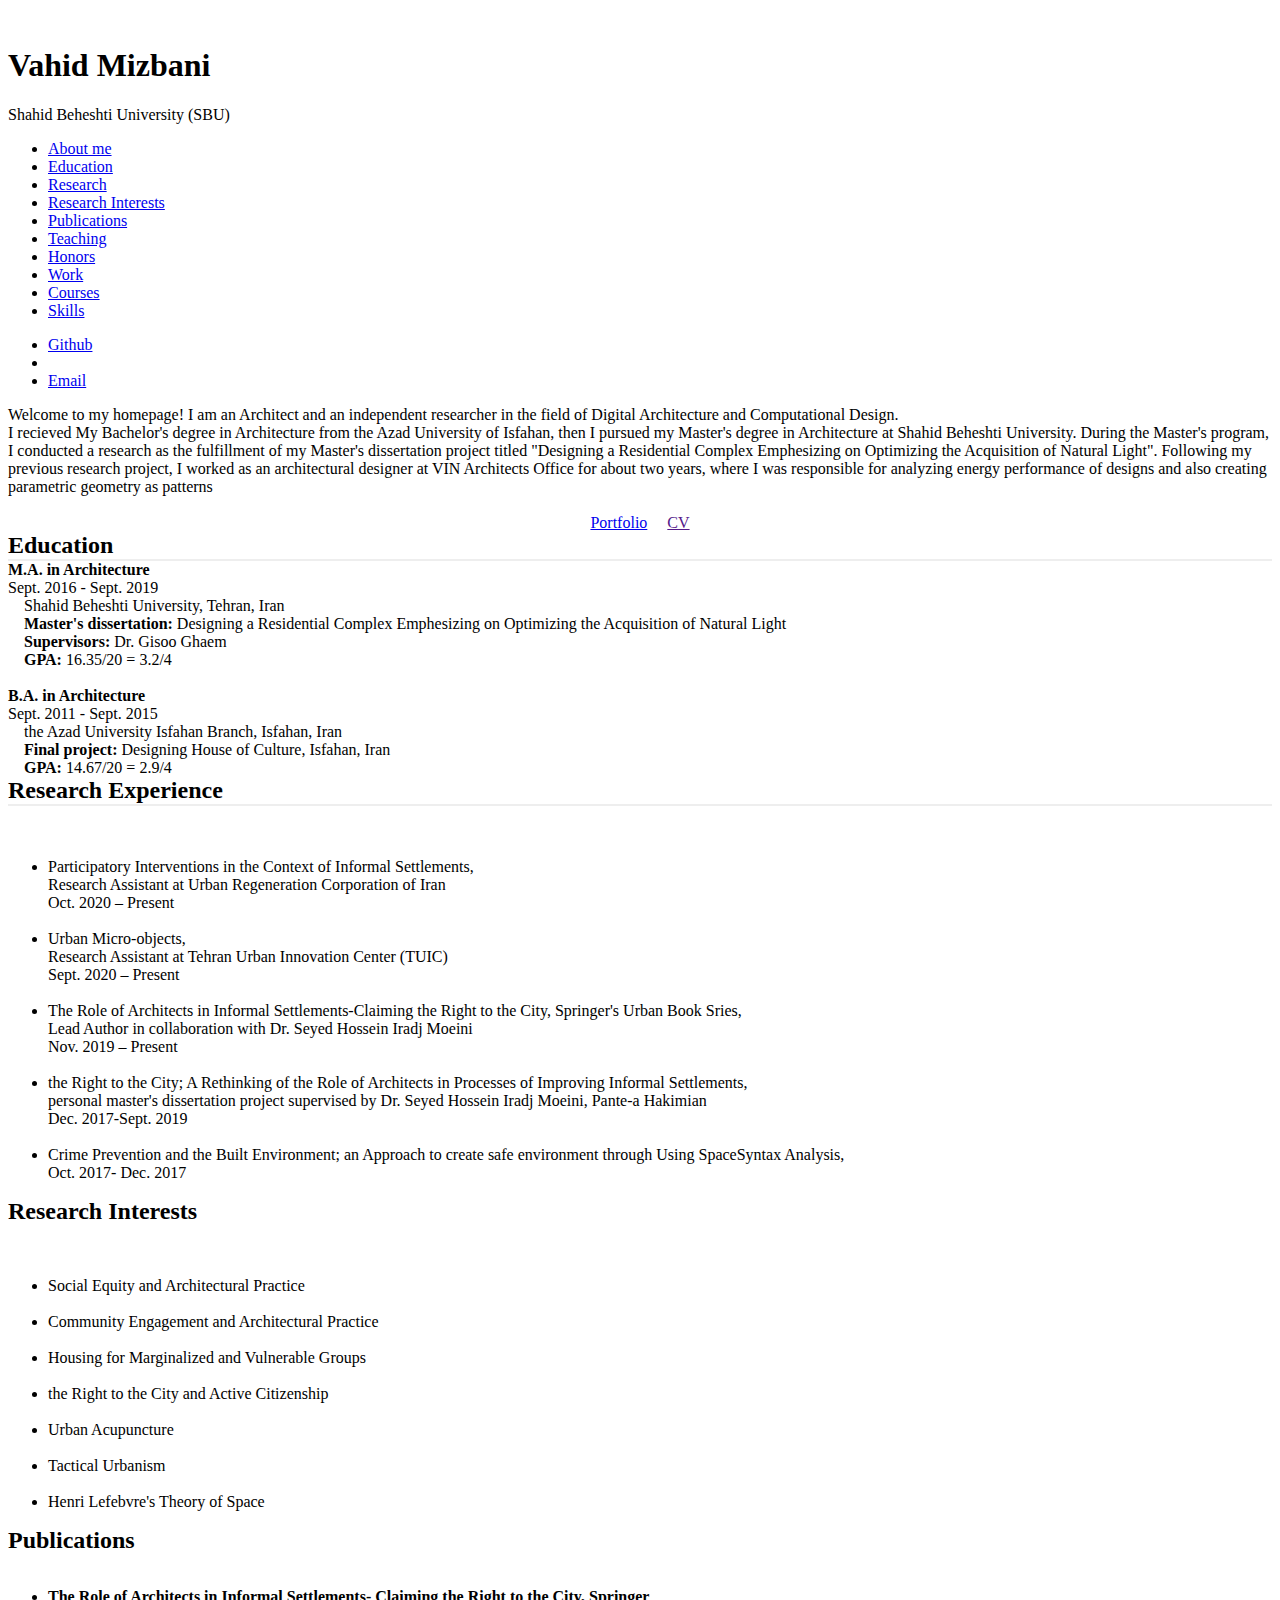
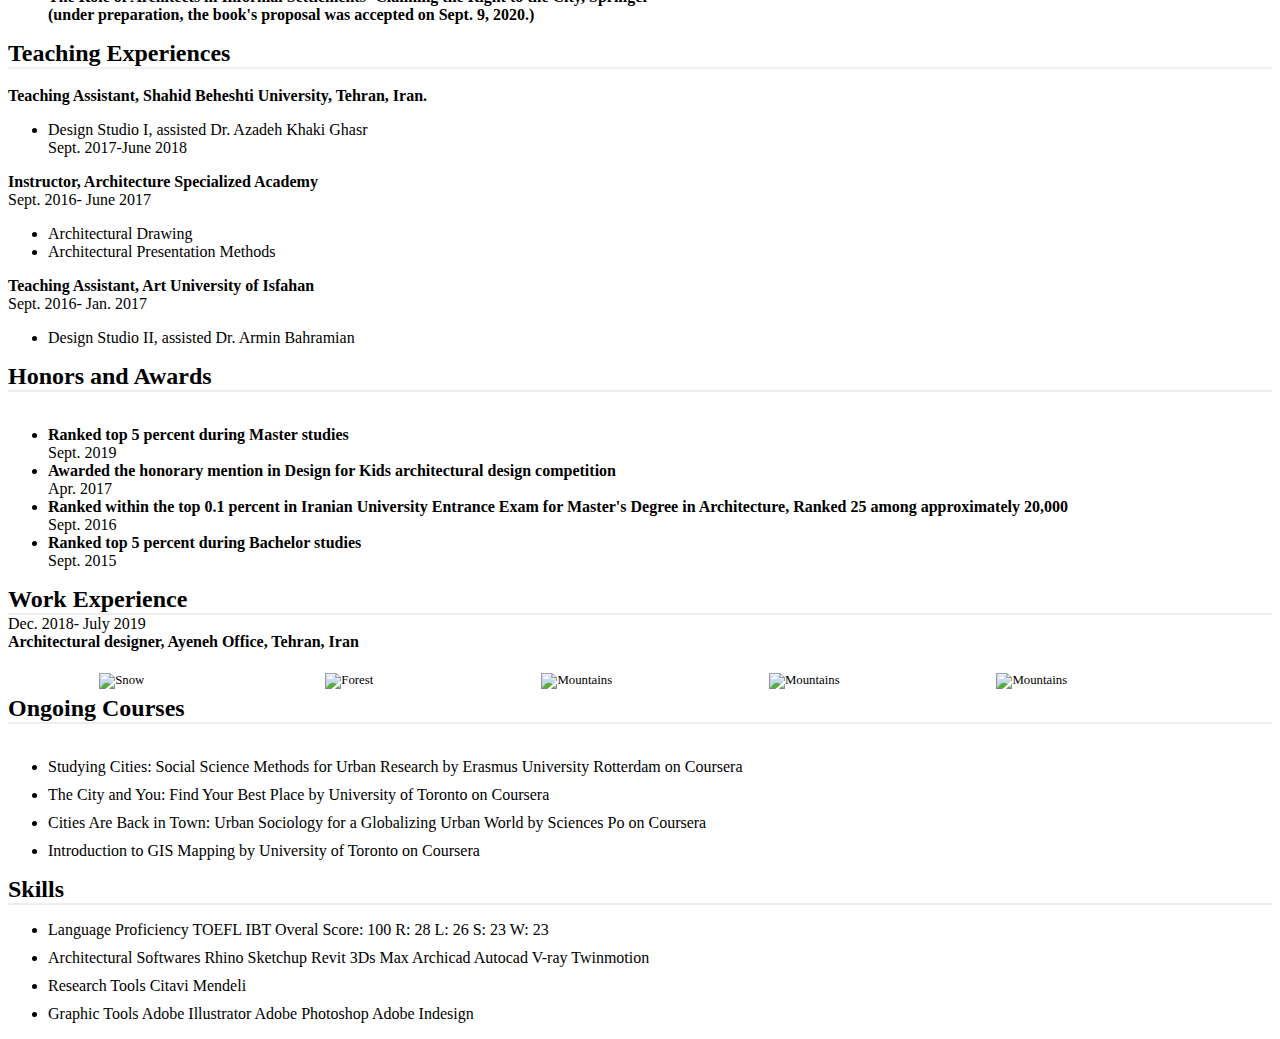
==== index.html @ db96f82e "Update index.html" ====
<!DOCTYPE HTML>
<html>
	<head>
	<style>
	h3{
	line-height: 30px;
	margin-left:10px;	
	padding-left: 10px;
	margin-right:10px;	
	padding-right: 10px;
	}
			
	article{
	margin-left:9px;	
	padding-left: 9px;
	margin-right:9px;	
	padding-right: 9px;
	}
	
	font{
	margin-left:10px;	
	padding-left: 10px;
	margin-right:10px;	
	padding-right: 10px;
	}
	
		
	* {
  box-sizing: border-box;
}

.column {
  float: left;
  width: 18%;
  padding: 6px;
}

/* Clearfix (clear floats) */
.row::after {
  content: "";
  clear: both;
  display: table;
}

.figure {
  float: left;
  width: 18%;
  padding: 6px;
}
</style>
	
		<title>ٰVahid Mizbani</title>
		<meta charset="utf-8" />
		<meta name="viewport" content="width=device-width, initial-scale=1, user-scalable=no" />
		<link rel="stylesheet" href="assets/css/main.css" />
	</head>
	
	
<!-- ----------------------------------------------->
	<body class="is-preload">
		<!-- Header -->
			<div id="header">
				<div class="top">
					<!-- Logo -->
						<div id="logo">
							<span class="image avatar48"><img src="images/2020-20.jpg" alt="" /></span>
							&nbsp;
							<h1 id="title">Vahid Mizbani</h1>
							<p>Shahid Beheshti University (SBU)</p>
						</div>
						<nav id="nav">
							<ul>
								<li><a href="#top" id="top-link"><span class="icon fa-home">About me</span></a></li>
								<li><a href="#education" id="education-link"><span class="icon fa fa-graduation-cap">Education</span></a></li>
								<li><a href="#research" id="research-link"><span class="icon fa fa-flask">Research</span></a></li>
								
								<li><a href="#researchi" id="researchi-link"><span class="fa fa-lightbulb-o" aria-hidden="true">Research Interests</span></a></li>
								
								<li><a href="#publication" id="publication-link"><span class="icon fa fa-file-pdf-o">Publications</span></a></li>
								<li><a href="#teaching" id="teaching-link"><span class="icon fa fa-group">Teaching</span></a></li>
								<li><a href="#honors" id="honors-link"><span class="icon fa fa-trophy">Honors</span></a></li>
								<li><a href="#work" id="work-link"><span class="icon fa fa-briefcase">Work</span></a></li>
								<li><a href="#courses" id="certificates-link"><span class="icon fa fa-vcard-o">Courses</span></a></li>
								<li><a href="#skills" id="skills-link"><span class="icon fa fa-code">Skills</span></a></li>
								
							</ul>
						</nav>
				</div>

				<div class="bottom">
					<!-- Social Icons -->
						<ul class="icons">
							<li><a href="#" class="icon fa-github"><span class="label">Github</span></a></li>
							<li><a href="skype:profile_name?live:.cid.da362567c6da12af" class="icon fa fa-skype"></span></a></li>
							<li><a href="mailto:v.mizbani@gmail.com" class="icon fa-envelope"><span class="label">Email</span></a></li>
						</ul>
				</div>

			</div>
<!--  ------------------------------------------------------------------------------------------------------------ -->
		<!-- Main -->
			<div id="main">
				<!-- Intro -->
					<section id="top" class="one dark cover">
						<div class="container">
						<header>
						Welcome to my homepage! I am an Architect and an independent researcher in the field of Digital Architecture and Computational Design.<br>
						I recieved My Bachelor's degree in Architecture from the Azad University of Isfahan, then I pursued my Master's degree in Architecture at Shahid Beheshti University.
						During the Master's program, I conducted a research as the fulfillment of my Master's dissertation project titled "Designing a Residential Complex Emphesizing on Optimizing
						the Acquisition of Natural Light". Following my previous research project, I worked as an architectural designer at VIN Architects Office for about two years, where I was responsible for 
						analyzing energy performance of designs and also creating parametric geometry as patterns <br>
						<br>
						
						
						
						</header>
						<footer>
							<div style="text-align: center"> 
								<a href="https://issuu.com/nastaransdhi/docs/nastaransedehi-architecturalportfolio2020" class="button1 bouncy"><span class="icon fa fa-download"> Portfolio</a>
								&nbsp;
								&nbsp;
								<a href="" class="button1 bouncy"><span class="icon fa fa-download"> CV</a>
							</div>
							
						</footer>
						</div>
					</section>
<!--  ------------------------------------------------------------------------------------------------------------ -->
				<!-- Education -->
					<section id="education" class="four" >
					<div class="container" align="left">
					<header class="major" style="border-bottom: solid #eeeeee 2px;">
							<h2 style="padding: 0px; margin: 0px;"><i class="fa fa-graduation-cap"></i> Education</h2>
							</header>
							<div class="body" align="left">
							
									
									<strong >        M.A. in Architecture</strong>
										<div class="pull-right text-small">
											Sept. 2016 - Sept. 2019
										</div>
										<div class="text">
											&emsp;Shahid Beheshti University, Tehran, Iran<br>
											&emsp;<b>Master's dissertation:</b> Designing a Residential Complex Emphesizing on Optimizing the Acquisition of Natural Light<br>
											&emsp;<b>Supervisors:</b> Dr. Gisoo Ghaem <br>
											&emsp;<b>GPA:</b> 16.35/20  = 3.2/4
										</div>
									<br>
									<strong >        B.A. in Architecture</strong>
										<div class="pull-right text-small">
											Sept. 2011 - Sept. 2015
										</div>
										<div class="text">
											&emsp;the Azad University Isfahan Branch, Isfahan, Iran<br>
											&emsp;<b>Final project:</b> Designing House of Culture, Isfahan, Iran<br>
											
											&emsp;<b>GPA:</b> 14.67/20  = 2.9/4
										</div>
								
					</section>
  <!--------------- ------------------------- - - - ----------------------------------------->
 				<!-- Research -->
					<section id="research" class="four">
						<div class="container" align="left">
						 <div class="elem">
							<header class="major" style="border-bottom: solid #eeeeee 2px;">
								<h2 style="padding: 0px; margin: 0px;"><i class="fa fa-flask"></i> Research Experience</h2>
							</header>
							<br>
							<div class="body">
								<div class="item">
									<div class="row">
										<div style="float:left;">	
									</div>
									<br>
										
									<div class="text">
									<ul class="circle">
									<li>Participatory Interventions in the Context of Informal Settlements,<br> Research Assistant at Urban Regeneration Corporation of Iran <br>
									<div class="pull-right" style="margin-right: 15px;">
										<div class="text-small">Oct. 2020 – Present</div>
									</div>
									</li>
									
									<br>
									<li>Urban Micro-objects,<br> Research Assistant at Tehran Urban Innovation Center (TUIC) <br>
									<div class="pull-right" style="margin-right: 15px;">
										<div class="text-small">Sept. 2020 – Present</div>
									</div>
									</li>
									<br>
									<li>The Role of Architects in Informal Settlements-Claiming the Right to the City, Springer's Urban Book Sries,<br> Lead Author in collaboration with Dr. Seyed Hossein Iradj Moeini <br>
									<div class="pull-right" style="margin-right: 15px;">
										<div class="text-small">Nov. 2019 – Present</div>
									</div>
									</li>
									
									<br>
									
									<li>the Right to the City; A Rethinking of the Role of Architects in Processes of Improving Informal Settlements,<br> personal master's dissertation project supervised by Dr. Seyed Hossein Iradj Moeini, Pante-a Hakimian <br>
									<div class="pull-right" style="margin-right: 15px;">
                        				                <div class="text-small"> Dec. 2017-Sept. 2019</div>
									</div>
									</li>
									<br>
									
									<li>Crime Prevention and the Built Environment; an Approach to create safe environment through Using SpaceSyntax Analysis,<br>
									<div class="pull-right" style="margin-right: 15px;">
										<div class="text-small">Oct. 2017- Dec. 2017</div>
									</li>
									</ul>
									</div>
								
					</section>  
<!--  ------------------------------------------------------------------------------------------------------------ -->
											
						
  <!--------------- ------------------------- - - - ----------------------------------------->
 				<!-- Research Interests -->
					<section id="researchi" class="four">
						<div class="container" align="left">
						 <div class="elem">
							<header class="major" style="border-bottom: none">
								<h2 style="padding: 0px; margin: 0px;"><i class="fa fa-flask"></i> Research Interests</h2>
							</header>
							<br>
							<div class="body">
								<div class="item">
									<div class="row">
										<div style="float:left;">	
									</div>
									<br>
										
									<div class="text">
									<ul class="circle">
									<li>Social Equity and Architectural Practice</li>
									
									<br>
									<li>Community Engagement and Architectural Practice</li>
									
									<br>
									<li>Housing for Marginalized and Vulnerable Groups</li>
									
									<br>
									<li>the Right to the City and Active Citizenship</li>
									
									<br>
									
									<li>Urban Acupuncture</li>
									<br>
									
									<li>Tactical Urbanism</li>
									<br>
										
									<li>Henri Lefebvre's Theory of Space</li>
									</ul>
									</div>
								
					</section>  
<!--  ------------------------------------------------------------------------------------------------------------ -->									
									

				<!-- Publications -->
					<section id="publication" class="four">
						<div class="container" align="left">
						 <div class="elem">
							<header class="major" style="border-bottom: none;">
							<h2 style="padding: 0px; margin: 0px;"><i class="fa fa-file-pdf-o"></i> Publications</h2>
							</header>
							<br>
							<div class="body">
								<div class="item"  align="left">
								<ul>
									<li><strong >The Role of Architects in Informal Settlements- Claiming the Right to the City, Springer <br> (under preparation, the book's proposal was accepted on Sept. 9, 2020.)
									</strong> 
												<div class="pull-right text-small"></div></li>
									 
										<div class="text">
								
										</div>
							
					</section>
<!-- ------------------------------------------------------------------------------------------------------------- -->
				<!-- Teaching Experience -->
					<section id="teaching" class="four">
						<div class="container" align="left">
						 <div class="elem">
							<header class="major" style="border-bottom: solid #eeeeee 2px;">
								<h2 style="padding: 0px; margin: 0px;"><i class="icon fa fa-group"></i> Teaching Experiences</h2>
							</header>
							<br>
							<div class="body">
								<div class="item">
									<div class="row">
										<div style="float:left;">
											<strong>Teaching Assistant, Shahid Beheshti University, Tehran, Iran.</strong>
										</div>
									</div>
									<div class="text">
									<ul class="circle">
										<li>Design Studio I, assisted Dr. Azadeh Khaki Ghasr
											<div class="pull-right" style="margin-right: 15px;"><div class="text-small">Sept. 2017-June 2018</div></div>
										</li>
										
									</ul>
									</div>
								</div>
								<!---------------------------------------------------------->
								<div class="body" align="left">
									<strong >Instructor, Architecture Specialized Academy</strong>
										<div class="pull-right text-small">
											Sept. 2016- June 2017
										</div>
									<ul class="circle">
										<li>Architectural Drawing</li>
										<li>Architectural Presentation Methods</li>
										
									</ul>
								</div>
								<!---------------------------------------------------------->
								<div class="body" align="left">
									<strong >Teaching Assistant, Art University of Isfahan</strong>
										<div class="pull-right text-small">
											Sept. 2016- Jan. 2017
										</div>
									<ul class="circle">
										<li>Design Studio II, assisted Dr. Armin Bahramian</li>
									</ul>
								</div>
							</div>
						</div>
						</div>
					</section>  
<!-- ------------------------------------------------------------------------------------------------------------- -->
				<!-- Honors and Awards -->
					<section id="honors" class="four">
						<div class="container" align="left">
							<header class="major" style="border-bottom: solid #eeeeee 2px;">
							<h2 style="padding: 0px; margin: 0px;"><i class="fa fa-trophy"></i> Honors and Awards</h2>
							</header>
							<br>
							<div class="body">
								<ul class="text"  align="left">
									
										
									<li><strong >Ranked top 5 percent during Master studies</strong>
										<div class="pull-right text-small">Sept. 2019</div></li>
									
							
									<li><strong >Awarded the honorary mention in Design for Kids architectural design competition</strong>
										<div class="pull-right text-small">Apr. 2017</div></li>
										
									<li><strong >Ranked within the top 0.1 percent in Iranian University Entrance Exam for Master's Degree in Architecture, Ranked 25 among approximately 20,000</strong>
										<div class="pull-right text-small">Sept. 2016</div></li>
										
									<li><strong >Ranked top 5 percent during Bachelor studies </strong>
										<div class="pull-right text-small">Sept. 2015</div></li>	
									
								</ul>
							</div>
						</div>
					</section>
<!-- ------------------------------------------------------------------------------------------------------------- -->
				<!-- Work Experience -->
					<section id="work" class="four">
						<div class="container" align="left">
							<header class="major" style="border-bottom: solid #eeeeee 2px;">
							<h2 style="padding: 0px; margin: 0px;"><i class="fa fa-briefcase"></i> Work Experience</h2>
							</header>
							<div class="pull-right" style="margin-right: 15px;">
								<div class="text-small">Dec. 2018- July 2019</div>
							</div>
							
							<div class="body">
								<div class="item">
									<div class="row"  >

										<div style="float:left;">
											<strong>Architectural designer, Ayeneh Office, Tehran, Iran</strong>
										</div>
									</div>
									<div class="text">
									<ul class="circle">
									
									</ul>
									</div>
								</div>
							</div>
                               
                            
                            <div class="row">

                                <div class="column"; style="width:image width px; font-size:80%; text-align:center;">
                                  <img src="images/0010.jpg" alt="Snow" style="width:100%">
                                 
                                </div>

                                <div class="column"; style="width:image width px; font-size:80%; text-align:center;">
                                  <img src="images/0011.jpg" alt="Forest" style="width:100%" alt="alternate text">
                                 
                                </div>

                                <div class="column"; style="width:image width px; font-size:80%; text-align:center;">
                                  <img src="images/0012.jpg" alt="Mountains" style="width:100%">
                                  
                                </div>

				                <div class="column"; style="width:image width px; font-size:80%; text-align:center;">
                                  <img src="images/0013.jpg" alt="Mountains" style="width:100%">
                                
                                </div> 

                                <div class="column"; style="width:image width px; font-size:80%; text-align:center;">
                                <img src="images/0014.jpg" alt="Mountains" style="width:100%">
                               
                                </div> 

                              </div>
                            
							



						 </div>
					</section>  
<!-- ------------------------------------------------------------------------------------------------------------- -->
				<!-- Certificates -->
					<section id="courses" class="four">
						<div class="container" align="left">
							<header class="major" style="border-bottom: solid #eeeeee 2px;">
							<h2 style="padding: 0px; margin: 0px;"><i class="fa fa-vcard-o"></i> Ongoing Courses</h2>
							</header>
							<br>
							<div class="body">
							<ul>
								<li style="margin: 10px 0px;">Studying Cities: Social Science Methods for Urban Research by Erasmus University Rotterdam on Coursera</a></li>
								<li style="margin: 10px 0px;">The City and You: Find Your Best Place by University of Toronto on Coursera</a></li>
								<li style="margin: 10px 0px;">Cities Are Back in Town: Urban Sociology for a Globalizing Urban World by Sciences Po on Coursera</a></li>
								<li style="margin: 10px 0px;">Introduction to GIS Mapping by University of Toronto on Coursera</a></li>
							
								
							</ul>
							</div>
						</div>
					</section>
<!-- ------------------------------------------------------------------------------------------------------------- -->
				<!-- Technical Skills -->
					<section id="skills" class="four">
						<div class="container" align="left">
						<div class="body">
						<div class="elem">
						<header class="major" style="border-bottom: solid #eeeeee 2px;">
							<h2 style="padding: 0px; margin: 0px;"><i class="fa fa-code"></i>Skills</h2>
						</header>
							<ul>
								
								<li style="margin: 10px 0px;">Language Proficiency
                					<span class="skillwraper">TOEFL IBT Overal Score: 100</span>
                					<span class="skillwraper">R: 28</span>
							<span class="skillwraper">L: 26</span>
							<span class="skillwraper">S: 23</span>
							<span class="skillwraper">W: 23</span>
								</li>	
								<li style="margin: 10px 0px;">Architectural Softwares
									<span class="skillwraper">Rhino</span>
									<span class="skillwraper">Sketchup</span>
									<span class="skillwraper">Revit</span>
									<span class="skillwraper">3Ds Max</span>
									<span class="skillwraper">Archicad</span>
									<span class="skillwraper">Autocad</span>
									<span class="skillwraper">V-ray</span>
									<span class="skillwraper">Twinmotion</span>
							
								</li>

            					<li style="margin: 10px 0px;">Research Tools
                					<span class="skillwraper">Citavi</span>
                					<span class="skillwraper">Mendeli</span>
                					
            					</li>

            					<li style="margin: 10px 0px;">Graphic Tools
									<span class="skillwraper">Adobe Illustrator</span>
                					<span class="skillwraper">Adobe Photoshop</span>
                					<span class="skillwraper">Adobe Indesign</span>
								
            					</li>

        					</ul>
    					</div>
						</div>
						</div>
					</section>

<!-- ---------------------------------------------------------------------------------------------------------->					
			</div>
		<!-- Scripts -->
			<script src="assets/js/jquery.min.js"></script>
			<script src="assets/js/jquery.scrolly.min.js"></script>
			<script src="assets/js/jquery.scrollex.min.js"></script>
			<script src="assets/js/browser.min.js"></script>
			<script src="assets/js/breakpoints.min.js"></script>
			<script src="assets/js/util.js"></script>
			<script src="assets/js/main.js"></script>

	</body>
</html>
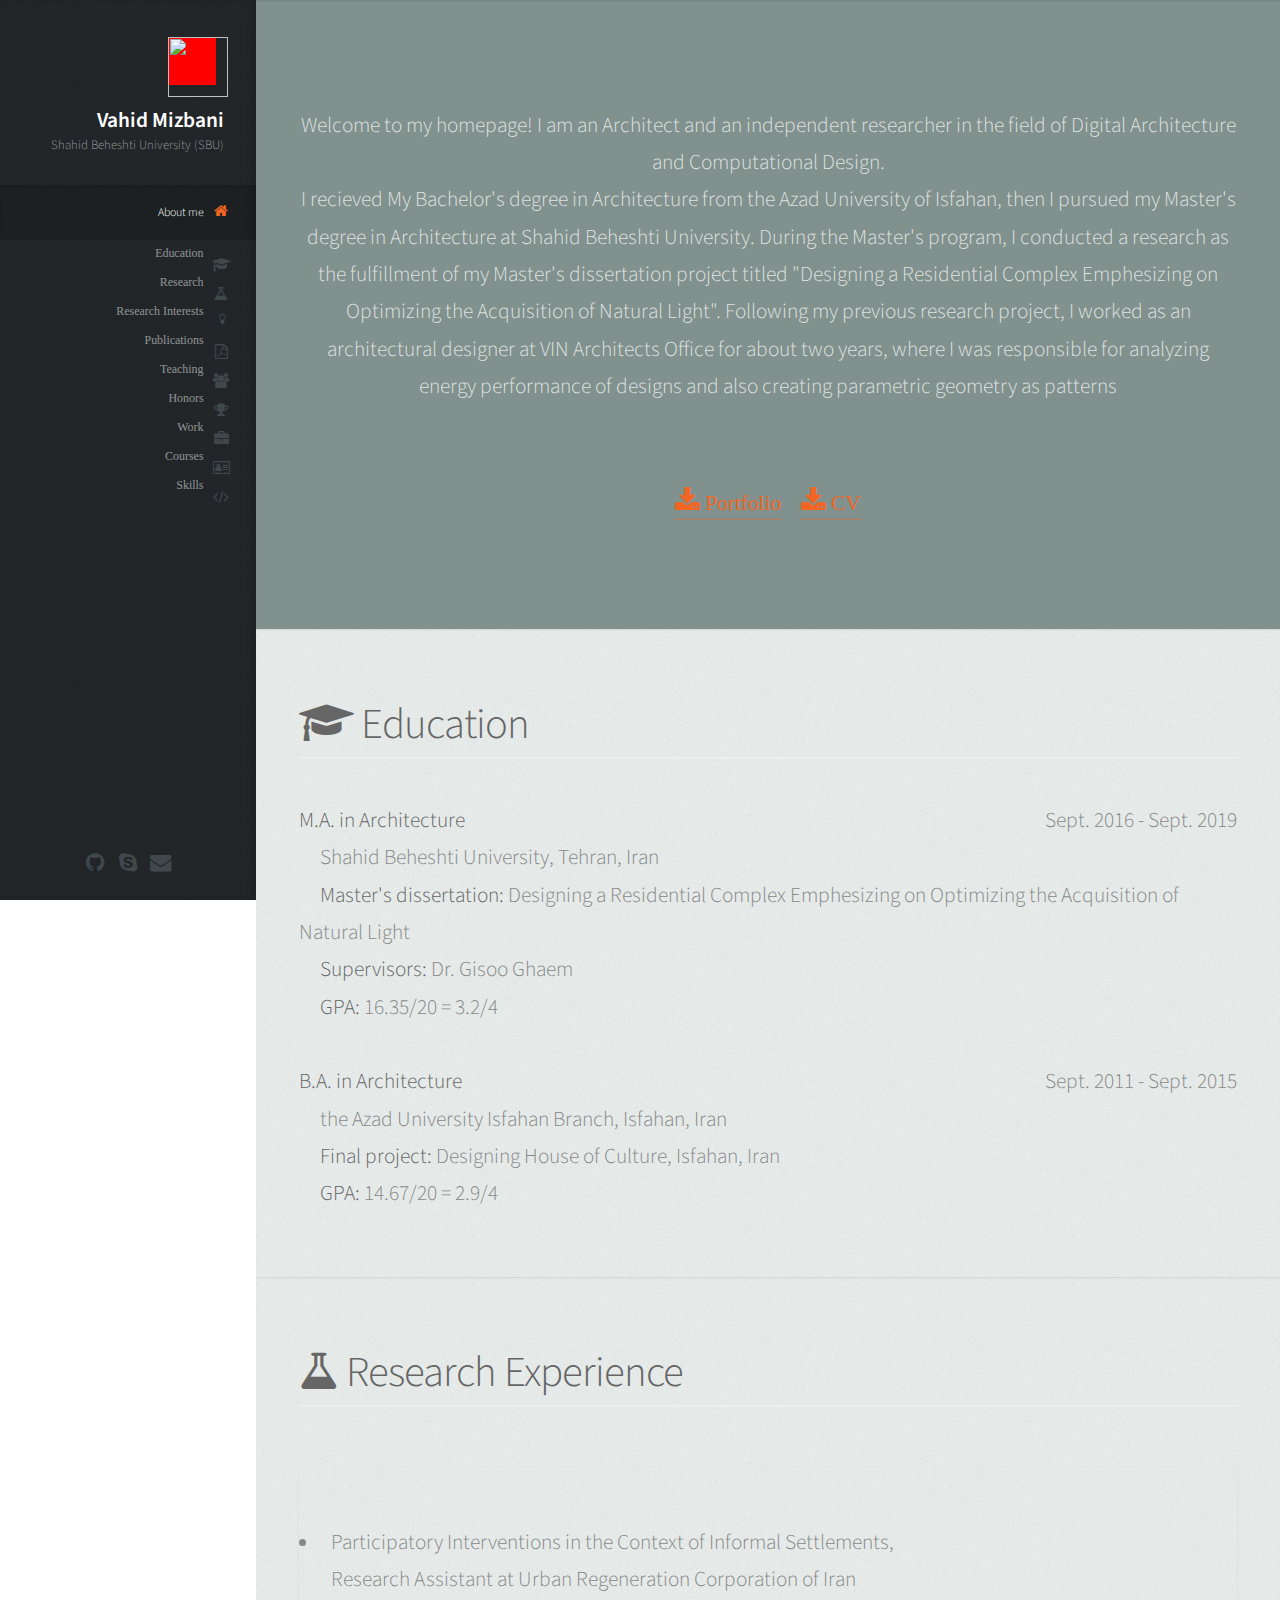
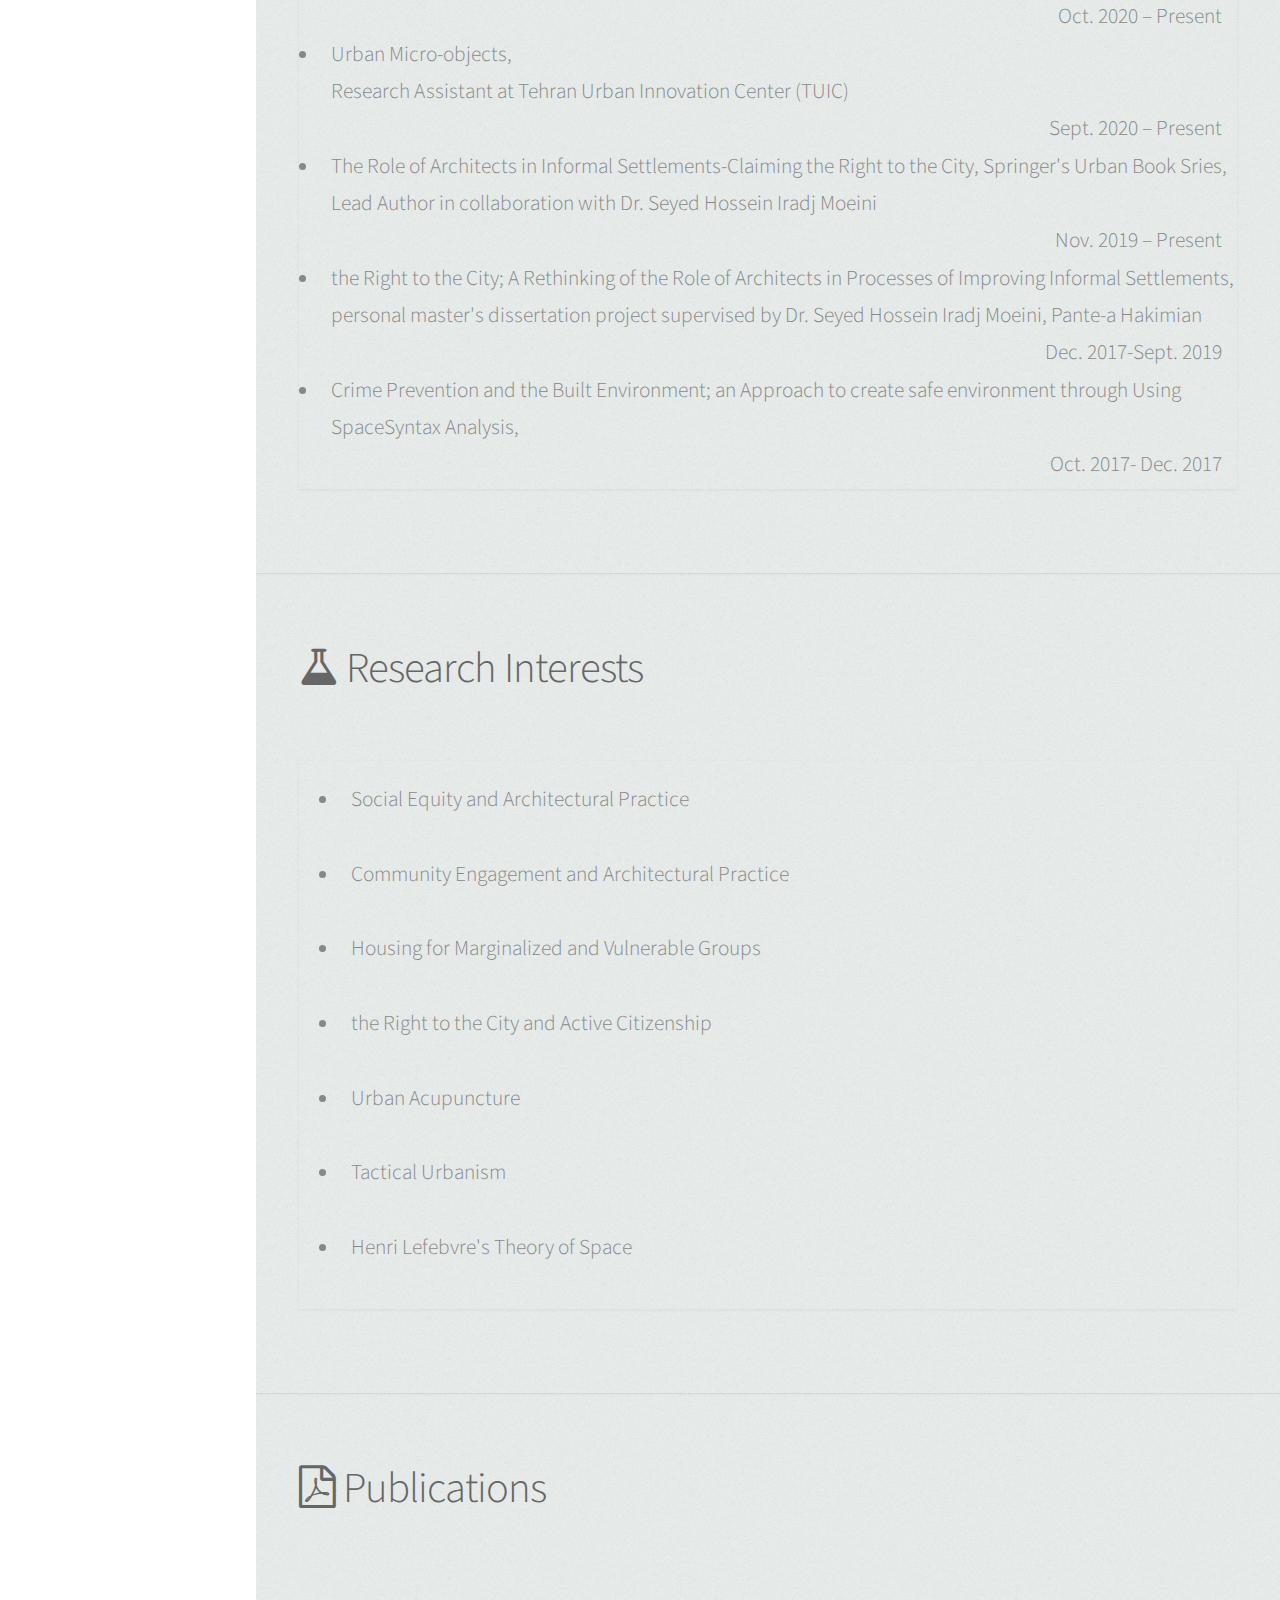
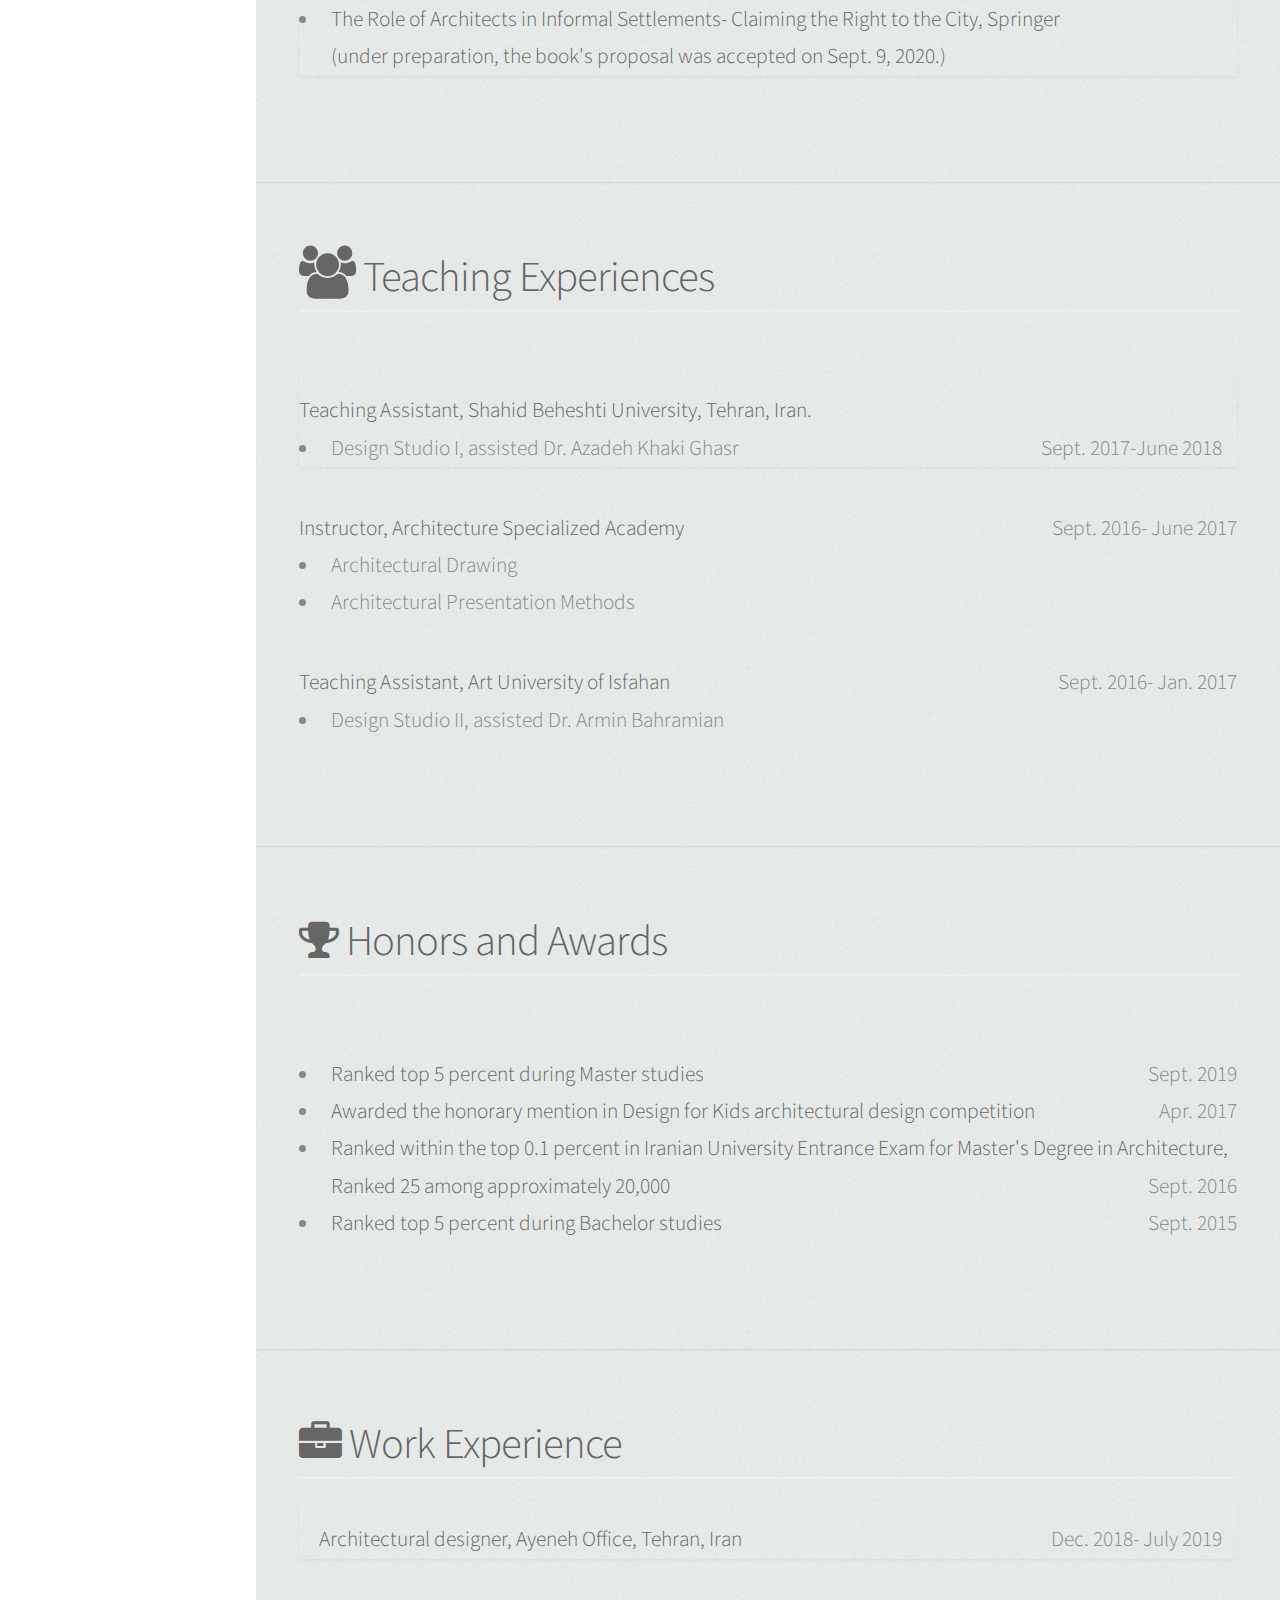
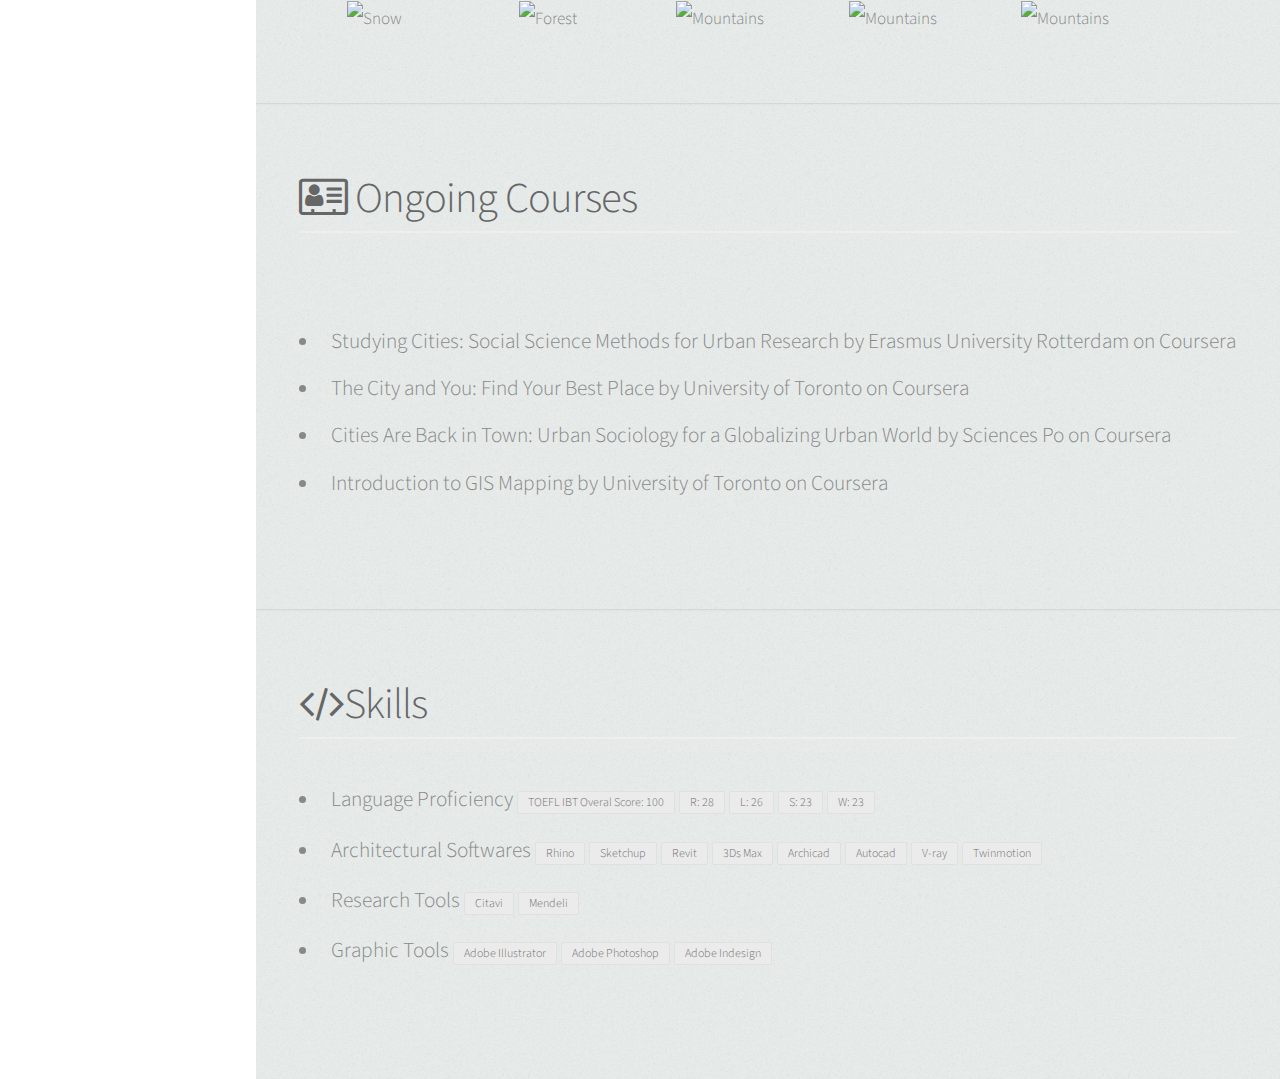
==== commit 152199e2: "Update index.html" ====
--- a/index.html
+++ b/index.html
@@ -63,7 +63,7 @@
 				<div class="top">
 					<!-- Logo -->
 						<div id="logo">
-							<span class="image avatar48"><img src="images/2020-20.jpg" alt="" /></span>
+							<span class="image avatar48"><img src="images/hshot.jpg" alt="" /></span>
 							&nbsp;
 							<h1 id="title">Vahid Mizbani</h1>
 							<p>Shahid Beheshti University (SBU)</p>
--- a/assets/css/main.css
+++ b/assets/css/main.css
@@ -0,0 +1,2619 @@
+@import url("font-awesome.min.css");
+@import url("https://fonts.googleapis.com/css?family=Source+Sans+Pro:300,300italic,400,600");
+
+/*
+	Prologue by HTML5 UP
+	html5up.net | @ajlkn
+	Free for personal and commercial use under the CCA 3.0 license (html5up.net/license)
+*/
+.skillwraper {
+    background-color: #ebebeb;
+    border: 1px #e0e0e0 solid;
+    font-size: 12px;
+    color: #707070;
+    padding: 2px 10px;
+    border-radius: 2px;
+}
+
+html, body, div, span, applet, object,
+iframe, h1, h2, h3, h4, h5, h6, p, blockquote,
+pre, a, abbr, acronym, address, big, cite,
+code, del, dfn, em, img, ins, kbd, q, s, samp,
+small, strike, strong, sub, sup, tt, var, b,
+u, i, center, dl, dt, dd, ol, ul, li, fieldset,
+form, label, legend, table, caption, tbody,
+tfoot, thead, tr, th, td, article, aside,
+canvas, details, embed, figure, figcaption,
+footer, header, hgroup, menu, nav, output, ruby,
+section, summary, time, mark, audio, video {
+	margin: 0;
+	padding: 0;
+	border: 0;
+	font-size: 100%;
+	font: inherit;
+	vertical-align: baseline;}
+
+article, aside, details, figcaption, figure,
+footer, header, hgroup, menu, nav, section {
+	display: block;}
+
+body {
+	line-height: 1;
+}
+
+ol, ul {
+	list-style: none;
+}
+
+blockquote, q {
+	quotes: none;
+}
+
+	blockquote:before, blockquote:after, q:before, q:after {
+		content: '';
+		content: none;
+	}
+
+table {
+	border-collapse: collapse;
+	border-spacing: 0;
+}
+
+body {
+	-webkit-text-size-adjust: none;
+}
+
+mark {
+	background-color: transparent;
+	color: inherit;
+}
+
+input::-moz-focus-inner {
+	border: 0;
+	padding: 0;
+}
+
+input, select, textarea {
+	-moz-appearance: none;
+	-webkit-appearance: none;
+	-ms-appearance: none;
+	appearance: none;
+}
+
+/* Basic */
+
+	html {
+		box-sizing: border-box;
+	}
+
+	*, *:before, *:after {
+		box-sizing: inherit;
+	}
+
+	body {
+		background: #fff;
+		font-family: 'Source Sans Pro', sans-serif;
+		font-size: 19pt;
+		font-weight: 300;
+		line-height: 1.75em;
+		color: #888;
+	}
+
+		body.is-preload *, body.is-preload *:before, body.is-preload *:after {
+			-moz-animation: none !important;
+			-webkit-animation: none !important;
+			-ms-animation: none !important;
+			animation: none !important;
+			-moz-transition: none !important;
+			-webkit-transition: none !important;
+			-ms-transition: none !important;
+			transition: none !important;
+		}
+
+	input, textarea, select {
+		font-family: 'Source Sans Pro', sans-serif;
+		font-size: 19pt;
+		font-weight: 300;
+		line-height: 1.75em;
+		color: #888;
+	}
+
+	h1, h2, h3, h4, h5, h6 {
+		font-weight: 300;
+		color: #666;
+		line-height: 1.5em;
+	}
+
+	h1 a, h2 a, h3 a, h4 a, h5 a, h6 a {
+		color: inherit;
+		text-decoration: none;
+	}
+
+		h1 a strong, h2 a strong, h3 a strong, h4 a strong, h5 a strong, h6 a strong {
+			color: #333;
+		}
+
+	h2 {
+		font-size: 2em;
+		letter-spacing: -1px;
+	}
+
+		h2.alt {
+			color: #888;
+		}
+
+			h2.alt strong {
+				color: #666;
+			}
+
+	h3 {
+		font-size: 1.5em;
+	}
+
+	header {
+		margin: 0 0 2em 0;
+	}
+
+		header > p {
+			margin: 1em 0 0 0;
+		}
+
+	footer {
+		margin: 2em 0 0 0;
+	}
+
+	strong, b {
+		font-weight: 300;
+		color: #666;
+	}
+
+	em, i {
+		font-style: italic;
+	}
+
+	a {
+		text-decoration: none;
+		color: inherit;
+		border-bottom: dotted 1px rgba(128, 128, 128, 0.5);
+		-moz-transition: color 0.35s ease-in-out, border-bottom-color 0.35s ease-in-out;
+		-webkit-transition: color 0.35s ease-in-out, border-bottom-color 0.35s ease-in-out;
+		-ms-transition: color 0.35s ease-in-out, border-bottom-color 0.35s ease-in-out;
+		transition: color 0.35s ease-in-out, border-bottom-color 0.35s ease-in-out;
+		outline: 0;
+	}
+
+		a:hover {
+			color: #E27689;
+			border-bottom-color: rgba(255, 255, 255, 0);
+		}
+
+	sub {
+		position: relative;
+		top: 0.5em;
+		font-size: 0.8em;
+	}
+
+	sup {
+		position: relative;
+		top: -0.5em;
+		font-size: 0.8em;
+	}
+
+	hr {
+		border: 0;
+		border-top: solid 1px #ddd;
+	}
+
+	blockquote {
+		border-left: solid 0.5em #ddd;
+		padding: 1em 0 1em 2em;
+		font-style: italic;
+	}
+
+	p, ul, ol, dl, table {
+		margin-bottom: 2em;
+	}
+
+	br.clear {
+		clear: both;
+	}
+
+/* Container */
+
+	.container {
+		margin: 0 auto;
+		max-width: 100%;
+		width: 1400px;
+	}
+
+		@media screen and (min-width: 961px) and (max-width: 1880px) {
+
+			.container {
+				width: 1200px;
+			}
+
+		}
+
+		@media screen and (min-width: 961px) and (max-width: 1620px) {
+
+			.container {
+				width: 960px;
+			}
+
+		}
+
+		@media screen and (min-width: 961px) and (max-width: 1320px) {
+
+			.container {
+				width: 100%;
+			}
+
+		}
+
+		@media screen and (max-width: 960px) {
+
+			.container {
+				width: 100%;
+			}
+
+		}
+
+		@media screen and (max-width: 736px) {
+
+			.container {
+				width: 100%;
+			}
+
+		}
+
+/* Row */
+
+	.row {
+		display: flex;
+		flex-wrap: wrap;
+		box-sizing: border-box;
+		align-items: stretch;
+	}
+
+		.row > * {
+			box-sizing: border-box;
+		}
+
+		.row.gtr-uniform > * > :last-child {
+			margin-bottom: 0;
+		}
+
+		.row.aln-left {
+			justify-content: flex-start;
+		}
+
+		.row.aln-center {
+			justify-content: center;
+		}
+
+		.row.aln-right {
+			justify-content: flex-end;
+		}
+
+		.row.aln-top {
+			align-items: flex-start;
+		}
+
+		.row.aln-middle {
+			align-items: center;
+		}
+
+		.row.aln-bottom {
+			align-items: flex-end;
+		}
+
+		.row > .imp {
+			order: -1;
+		}
+
+		.row > .col-1 {
+			width: 8.3333333333%;
+		}
+
+		.row > .off-1 {
+			margin-left: 8.3333333333%;
+		}
+
+		.row > .col-2 {
+			width: 16.6666666667%;
+		}
+
+		.row > .off-2 {
+			margin-left: 16.6666666667%;
+		}
+
+		.row > .col-3 {
+			width: 25%;
+		}
+
+		.row > .off-3 {
+			margin-left: 25%;
+		}
+
+		.row > .col-4 {
+			width: 33.3333333333%;
+		}
+
+		.row > .off-4 {
+			margin-left: 33.3333333333%;
+		}
+
+		.row > .col-5 {
+			width: 41.6666666667%;
+		}
+
+		.row > .off-5 {
+			margin-left: 41.6666666667%;
+		}
+
+		.row > .col-6 {
+			width: 50%;
+		}
+
+		.row > .off-6 {
+			margin-left: 50%;
+		}
+
+		.row > .col-7 {
+			width: 58.3333333333%;
+		}
+
+		.row > .off-7 {
+			margin-left: 58.3333333333%;
+		}
+
+		.row > .col-8 {
+			width: 66.6666666667%;
+		}
+
+		.row > .off-8 {
+			margin-left: 66.6666666667%;
+		}
+
+		.row > .col-9 {
+			width: 75%;
+		}
+
+		.row > .off-9 {
+			margin-left: 75%;
+		}
+
+		.row > .col-10 {
+			width: 83.3333333333%;
+		}
+
+		.row > .off-10 {
+			margin-left: 83.3333333333%;
+		}
+
+		.row > .col-11 {
+			width: 91.6666666667%;
+		}
+
+		.row > .off-11 {
+			margin-left: 91.6666666667%;
+		}
+
+		.row > .col-12 {
+			width: 100%;
+		}
+
+		.row > .off-12 {
+			margin-left: 100%;
+		}
+
+		.row.gtr-0 {
+			margin-top: 0px;
+			margin-left: 0px;
+		}
+
+			.row.gtr-0 > * {
+				padding: 0px 0 0 0px;
+			}
+
+			.row.gtr-0.gtr-uniform {
+				margin-top: 0px;
+			}
+
+				.row.gtr-0.gtr-uniform > * {
+					padding-top: 0px;
+				}
+
+		.row.gtr-25 {
+			margin-top: -10px;
+			margin-left: -10px;
+		}
+
+			.row.gtr-25 > * {
+				padding: 10px 0 0 10px;
+			}
+
+			.row.gtr-25.gtr-uniform {
+				margin-top: -10px;
+			}
+
+				.row.gtr-25.gtr-uniform > * {
+					padding-top: 10px;
+				}
+
+		.row.gtr-50 {
+			margin-top: -20px;
+			margin-left: -20px;
+		}
+
+			.row.gtr-50 > * {
+				padding: 20px 0 0 20px;
+			}
+
+			.row.gtr-50.gtr-uniform {
+				margin-top: -20px;
+			}
+
+				.row.gtr-50.gtr-uniform > * {
+					padding-top: 20px;
+				}
+
+		.row {
+			margin-top: -40px;
+			margin-left: -40px;
+		}
+
+			.row > * {
+				padding: 40px 0 0 40px;
+			}
+
+			.row.gtr-uniform {
+				margin-top: -40px;
+			}
+
+				.row.gtr-uniform > * {
+					padding-top: 40px;
+				}
+
+		.row.gtr-150 {
+			margin-top: -60px;
+			margin-left: -60px;
+		}
+
+			.row.gtr-150 > * {
+				padding: 60px 0 0 60px;
+			}
+
+			.row.gtr-150.gtr-uniform {
+				margin-top: -60px;
+			}
+
+				.row.gtr-150.gtr-uniform > * {
+					padding-top: 60px;
+				}
+
+		.row.gtr-200 {
+			margin-top: -80px;
+			margin-left: -80px;
+		}
+
+			.row.gtr-200 > * {
+				padding: 80px 0 0 80px;
+			}
+
+			.row.gtr-200.gtr-uniform {
+				margin-top: -80px;
+			}
+
+				.row.gtr-200.gtr-uniform > * {
+					padding-top: 80px;
+				}
+
+		@media screen and (min-width: 961px) and (max-width: 1880px) {
+
+			.row {
+				display: flex;
+				flex-wrap: wrap;
+				box-sizing: border-box;
+				align-items: stretch;
+			}
+
+				.row > * {
+					box-sizing: border-box;
+				}
+
+				.row.gtr-uniform > * > :last-child {
+					margin-bottom: 0;
+				}
+
+				.row.aln-left {
+					justify-content: flex-start;
+				}
+
+				.row.aln-center {
+					justify-content: center;
+				}
+
+				.row.aln-right {
+					justify-content: flex-end;
+				}
+
+				.row.aln-top {
+					align-items: flex-start;
+				}
+
+				.row.aln-middle {
+					align-items: center;
+				}
+
+				.row.aln-bottom {
+					align-items: flex-end;
+				}
+
+				.row > .imp-wide {
+					order: -1;
+				}
+
+				.row > .col-1-wide {
+					width: 8.3333333333%;
+				}
+
+				.row > .off-1-wide {
+					margin-left: 8.3333333333%;
+				}
+
+				.row > .col-2-wide {
+					width: 16.6666666667%;
+				}
+
+				.row > .off-2-wide {
+					margin-left: 16.6666666667%;
+				}
+
+				.row > .col-3-wide {
+					width: 25%;
+				}
+
+				.row > .off-3-wide {
+					margin-left: 25%;
+				}
+
+				.row > .col-4-wide {
+					width: 33.3333333333%;
+				}
+
+				.row > .off-4-wide {
+					margin-left: 33.3333333333%;
+				}
+
+				.row > .col-5-wide {
+					width: 41.6666666667%;
+				}
+
+				.row > .off-5-wide {
+					margin-left: 41.6666666667%;
+				}
+
+				.row > .col-6-wide {
+					width: 50%;
+				}
+
+				.row > .off-6-wide {
+					margin-left: 50%;
+				}
+
+				.row > .col-7-wide {
+					width: 58.3333333333%;
+				}
+
+				.row > .off-7-wide {
+					margin-left: 58.3333333333%;
+				}
+
+				.row > .col-8-wide {
+					width: 66.6666666667%;
+				}
+
+				.row > .off-8-wide {
+					margin-left: 66.6666666667%;
+				}
+
+				.row > .col-9-wide {
+					width: 75%;
+				}
+
+				.row > .off-9-wide {
+					margin-left: 75%;
+				}
+
+				.row > .col-10-wide {
+					width: 83.3333333333%;
+				}
+
+				.row > .off-10-wide {
+					margin-left: 83.3333333333%;
+				}
+
+				.row > .col-11-wide {
+					width: 91.6666666667%;
+				}
+
+				.row > .off-11-wide {
+					margin-left: 91.6666666667%;
+				}
+
+				.row > .col-12-wide {
+					width: 100%;
+				}
+
+				.row > .off-12-wide {
+					margin-left: 100%;
+				}
+
+				.row.gtr-0 {
+					margin-top: 0px;
+					margin-left: 0px;
+				}
+
+					.row.gtr-0 > * {
+						padding: 0px 0 0 0px;
+					}
+
+					.row.gtr-0.gtr-uniform {
+						margin-top: 0px;
+					}
+
+						.row.gtr-0.gtr-uniform > * {
+							padding-top: 0px;
+						}
+
+				.row.gtr-25 {
+					margin-top: -10px;
+					margin-left: -10px;
+				}
+
+					.row.gtr-25 > * {
+						padding: 10px 0 0 10px;
+					}
+
+					.row.gtr-25.gtr-uniform {
+						margin-top: -10px;
+					}
+
+						.row.gtr-25.gtr-uniform > * {
+							padding-top: 10px;
+						}
+
+				.row.gtr-50 {
+					margin-top: -20px;
+					margin-left: -20px;
+				}
+
+					.row.gtr-50 > * {
+						padding: 20px 0 0 20px;
+					}
+
+					.row.gtr-50.gtr-uniform {
+						margin-top: -20px;
+					}
+
+						.row.gtr-50.gtr-uniform > * {
+							padding-top: 20px;
+						}
+
+				.row {
+					margin-top: -40px;
+					margin-left: -40px;
+				}
+
+					.row > * {
+						padding: 40px 0 0 40px;
+					}
+
+					.row.gtr-uniform {
+						margin-top: -40px;
+					}
+
+						.row.gtr-uniform > * {
+							padding-top: 40px;
+						}
+
+				.row.gtr-150 {
+					margin-top: -60px;
+					margin-left: -60px;
+				}
+
+					.row.gtr-150 > * {
+						padding: 60px 0 0 60px;
+					}
+
+					.row.gtr-150.gtr-uniform {
+						margin-top: -60px;
+					}
+
+						.row.gtr-150.gtr-uniform > * {
+							padding-top: 60px;
+						}
+
+				.row.gtr-200 {
+					margin-top: -80px;
+					margin-left: -80px;
+				}
+
+					.row.gtr-200 > * {
+						padding: 80px 0 0 80px;
+					}
+
+					.row.gtr-200.gtr-uniform {
+						margin-top: -80px;
+					}
+
+						.row.gtr-200.gtr-uniform > * {
+							padding-top: 80px;
+						}
+
+		}
+
+		@media screen and (min-width: 961px) and (max-width: 1620px) {
+
+			.row {
+				display: flex;
+				flex-wrap: wrap;
+				box-sizing: border-box;
+				align-items: stretch;
+			}
+
+				.row > * {
+					box-sizing: border-box;
+				}
+
+				.row.gtr-uniform > * > :last-child {
+					margin-bottom: 0;
+				}
+
+				.row.aln-left {
+					justify-content: flex-start;
+				}
+
+				.row.aln-center {
+					justify-content: center;
+				}
+
+				.row.aln-right {
+					justify-content: flex-end;
+				}
+
+				.row.aln-top {
+					align-items: flex-start;
+				}
+
+				.row.aln-middle {
+					align-items: center;
+				}
+
+				.row.aln-bottom {
+					align-items: flex-end;
+				}
+
+				.row > .imp-normal {
+					order: -1;
+				}
+
+				.row > .col-1-normal {
+					width: 8.3333333333%;
+				}
+
+				.row > .off-1-normal {
+					margin-left: 8.3333333333%;
+				}
+
+				.row > .col-2-normal {
+					width: 16.6666666667%;
+				}
+
+				.row > .off-2-normal {
+					margin-left: 16.6666666667%;
+				}
+
+				.row > .col-3-normal {
+					width: 25%;
+				}
+
+				.row > .off-3-normal {
+					margin-left: 25%;
+				}
+
+				.row > .col-4-normal {
+					width: 33.3333333333%;
+				}
+
+				.row > .off-4-normal {
+					margin-left: 33.3333333333%;
+				}
+
+				.row > .col-5-normal {
+					width: 41.6666666667%;
+				}
+
+				.row > .off-5-normal {
+					margin-left: 41.6666666667%;
+				}
+
+				.row > .col-6-normal {
+					width: 50%;
+				}
+
+				.row > .off-6-normal {
+					margin-left: 50%;
+				}
+
+				.row > .col-7-normal {
+					width: 58.3333333333%;
+				}
+
+				.row > .off-7-normal {
+					margin-left: 58.3333333333%;
+				}
+
+				.row > .col-8-normal {
+					width: 66.6666666667%;
+				}
+
+				.row > .off-8-normal {
+					margin-left: 66.6666666667%;
+				}
+
+				.row > .col-9-normal {
+					width: 75%;
+				}
+
+				.row > .off-9-normal {
+					margin-left: 75%;
+				}
+
+				.row > .col-10-normal {
+					width: 83.3333333333%;
+				}
+
+				.row > .off-10-normal {
+					margin-left: 83.3333333333%;
+				}
+
+				.row > .col-11-normal {
+					width: 91.6666666667%;
+				}
+
+				.row > .off-11-normal {
+					margin-left: 91.6666666667%;
+				}
+
+				.row > .col-12-normal {
+					width: 100%;
+				}
+
+				.row > .off-12-normal {
+					margin-left: 100%;
+				}
+
+				.row.gtr-0 {
+					margin-top: 0px;
+					margin-left: 0px;
+				}
+
+					.row.gtr-0 > * {
+						padding: 0px 0 0 0px;
+					}
+
+					.row.gtr-0.gtr-uniform {
+						margin-top: 0px;
+					}
+
+						.row.gtr-0.gtr-uniform > * {
+							padding-top: 0px;
+						}
+
+				.row.gtr-25 {
+					margin-top: -10px;
+					margin-left: -10px;
+				}
+
+					.row.gtr-25 > * {
+						padding: 10px 0 0 10px;
+					}
+
+					.row.gtr-25.gtr-uniform {
+						margin-top: -10px;
+					}
+
+						.row.gtr-25.gtr-uniform > * {
+							padding-top: 10px;
+						}
+
+				.row.gtr-50 {
+					margin-top: -20px;
+					margin-left: -20px;
+				}
+
+					.row.gtr-50 > * {
+						padding: 20px 0 0 20px;
+					}
+
+					.row.gtr-50.gtr-uniform {
+						margin-top: -20px;
+					}
+
+						.row.gtr-50.gtr-uniform > * {
+							padding-top: 20px;
+						}
+
+				.row {
+					margin-top: -40px;
+					margin-left: -40px;
+				}
+
+					.row > * {
+						padding: 40px 0 0 40px;
+					}
+
+					.row.gtr-uniform {
+						margin-top: -40px;
+					}
+
+						.row.gtr-uniform > * {
+							padding-top: 40px;
+						}
+
+				.row.gtr-150 {
+					margin-top: -60px;
+					margin-left: -60px;
+				}
+
+					.row.gtr-150 > * {
+						padding: 60px 0 0 60px;
+					}
+
+					.row.gtr-150.gtr-uniform {
+						margin-top: -60px;
+					}
+
+						.row.gtr-150.gtr-uniform > * {
+							padding-top: 60px;
+						}
+
+				.row.gtr-200 {
+					margin-top: -80px;
+					margin-left: -80px;
+				}
+
+					.row.gtr-200 > * {
+						padding: 80px 0 0 80px;
+					}
+
+					.row.gtr-200.gtr-uniform {
+						margin-top: -80px;
+					}
+
+						.row.gtr-200.gtr-uniform > * {
+							padding-top: 80px;
+						}
+
+		}
+
+		@media screen and (min-width: 961px) and (max-width: 1320px) {
+
+			.row {
+				display: flex;
+				flex-wrap: wrap;
+				box-sizing: border-box;
+				align-items: stretch;
+			}
+
+				.row > * {
+					box-sizing: border-box;
+				}
+
+				.row.gtr-uniform > * > :last-child {
+					margin-bottom: 0;
+				}
+
+				.row.aln-left {
+					justify-content: flex-start;
+				}
+
+				.row.aln-center {
+					justify-content: center;
+				}
+
+				.row.aln-right {
+					justify-content: flex-end;
+				}
+
+				.row.aln-top {
+					align-items: flex-start;
+				}
+
+				.row.aln-middle {
+					align-items: center;
+				}
+
+				.row.aln-bottom {
+					align-items: flex-end;
+				}
+
+				.row > .imp-narrow {
+					order: -1;
+				}
+
+				.row > .col-1-narrow {
+					width: 8.3333333333%;
+				}
+
+				.row > .off-1-narrow {
+					margin-left: 8.3333333333%;
+				}
+
+				.row > .col-2-narrow {
+					width: 16.6666666667%;
+				}
+
+				.row > .off-2-narrow {
+					margin-left: 16.6666666667%;
+				}
+
+				.row > .col-3-narrow {
+					width: 25%;
+				}
+
+				.row > .off-3-narrow {
+					margin-left: 25%;
+				}
+
+				.row > .col-4-narrow {
+					width: 33.3333333333%;
+				}
+
+				.row > .off-4-narrow {
+					margin-left: 33.3333333333%;
+				}
+
+				.row > .col-5-narrow {
+					width: 41.6666666667%;
+				}
+
+				.row > .off-5-narrow {
+					margin-left: 41.6666666667%;
+				}
+
+				.row > .col-6-narrow {
+					width: 50%;
+				}
+
+				.row > .off-6-narrow {
+					margin-left: 50%;
+				}
+
+				.row > .col-7-narrow {
+					width: 58.3333333333%;
+				}
+
+				.row > .off-7-narrow {
+					margin-left: 58.3333333333%;
+				}
+
+				.row > .col-8-narrow {
+					width: 66.6666666667%;
+				}
+
+				.row > .off-8-narrow {
+					margin-left: 66.6666666667%;
+				}
+
+				.row > .col-9-narrow {
+					width: 75%;
+				}
+
+				.row > .off-9-narrow {
+					margin-left: 75%;
+				}
+
+				.row > .col-10-narrow {
+					width: 83.3333333333%;
+				}
+
+				.row > .off-10-narrow {
+					margin-left: 83.3333333333%;
+				}
+
+				.row > .col-11-narrow {
+					width: 91.6666666667%;
+				}
+
+				.row > .off-11-narrow {
+					margin-left: 91.6666666667%;
+				}
+
+				.row > .col-12-narrow {
+					width: 100%;
+				}
+
+				.row > .off-12-narrow {
+					margin-left: 100%;
+				}
+
+				.row.gtr-0 {
+					margin-top: 0px;
+					margin-left: 0px;
+				}
+
+					.row.gtr-0 > * {
+						padding: 0px 0 0 0px;
+					}
+
+					.row.gtr-0.gtr-uniform {
+						margin-top: 0px;
+					}
+
+						.row.gtr-0.gtr-uniform > * {
+							padding-top: 0px;
+						}
+
+				.row.gtr-25 {
+					margin-top: -5px;
+					margin-left: -5px;
+				}
+
+					.row.gtr-25 > * {
+						padding: 5px 0 0 5px;
+					}
+
+					.row.gtr-25.gtr-uniform {
+						margin-top: -5px;
+					}
+
+						.row.gtr-25.gtr-uniform > * {
+							padding-top: 5px;
+						}
+
+				.row.gtr-50 {
+					margin-top: -10px;
+					margin-left: -10px;
+				}
+
+					.row.gtr-50 > * {
+						padding: 10px 0 0 10px;
+					}
+
+					.row.gtr-50.gtr-uniform {
+						margin-top: -10px;
+					}
+
+						.row.gtr-50.gtr-uniform > * {
+							padding-top: 10px;
+						}
+
+				.row {
+					margin-top: -20px;
+					margin-left: -20px;
+				}
+
+					.row > * {
+						padding: 20px 0 0 20px;
+					}
+
+					.row.gtr-uniform {
+						margin-top: -20px;
+					}
+
+						.row.gtr-uniform > * {
+							padding-top: 20px;
+						}
+
+				.row.gtr-150 {
+					margin-top: -30px;
+					margin-left: -30px;
+				}
+
+					.row.gtr-150 > * {
+						padding: 30px 0 0 30px;
+					}
+
+					.row.gtr-150.gtr-uniform {
+						margin-top: -30px;
+					}
+
+						.row.gtr-150.gtr-uniform > * {
+							padding-top: 30px;
+						}
+
+				.row.gtr-200 {
+					margin-top: -40px;
+					margin-left: -40px;
+				}
+
+					.row.gtr-200 > * {
+						padding: 40px 0 0 40px;
+					}
+
+					.row.gtr-200.gtr-uniform {
+						margin-top: -40px;
+					}
+
+						.row.gtr-200.gtr-uniform > * {
+							padding-top: 40px;
+						}
+
+		}
+
+		@media screen and (max-width: 960px) {
+
+			.row {
+				display: flex;
+				flex-wrap: wrap;
+				box-sizing: border-box;
+				align-items: stretch;
+			}
+
+				.row > * {
+					box-sizing: border-box;
+				}
+
+				.row.gtr-uniform > * > :last-child {
+					margin-bottom: 0;
+				}
+
+				.row.aln-left {
+					justify-content: flex-start;
+				}
+
+				.row.aln-center {
+					justify-content: center;
+				}
+
+				.row.aln-right {
+					justify-content: flex-end;
+				}
+
+				.row.aln-top {
+					align-items: flex-start;
+				}
+
+				.row.aln-middle {
+					align-items: center;
+				}
+
+				.row.aln-bottom {
+					align-items: flex-end;
+				}
+
+				.row > .imp-narrower {
+					order: -1;
+				}
+
+				.row > .col-1-narrower {
+					width: 8.3333333333%;
+				}
+
+				.row > .off-1-narrower {
+					margin-left: 8.3333333333%;
+				}
+
+				.row > .col-2-narrower {
+					width: 16.6666666667%;
+				}
+
+				.row > .off-2-narrower {
+					margin-left: 16.6666666667%;
+				}
+
+				.row > .col-3-narrower {
+					width: 25%;
+				}
+
+				.row > .off-3-narrower {
+					margin-left: 25%;
+				}
+
+				.row > .col-4-narrower {
+					width: 33.3333333333%;
+				}
+
+				.row > .off-4-narrower {
+					margin-left: 33.3333333333%;
+				}
+
+				.row > .col-5-narrower {
+					width: 41.6666666667%;
+				}
+
+				.row > .off-5-narrower {
+					margin-left: 41.6666666667%;
+				}
+
+				.row > .col-6-narrower {
+					width: 50%;
+				}
+
+				.row > .off-6-narrower {
+					margin-left: 50%;
+				}
+
+				.row > .col-7-narrower {
+					width: 58.3333333333%;
+				}
+
+				.row > .off-7-narrower {
+					margin-left: 58.3333333333%;
+				}
+
+				.row > .col-8-narrower {
+					width: 66.6666666667%;
+				}
+
+				.row > .off-8-narrower {
+					margin-left: 66.6666666667%;
+				}
+
+				.row > .col-9-narrower {
+					width: 75%;
+				}
+
+				.row > .off-9-narrower {
+					margin-left: 75%;
+				}
+
+				.row > .col-10-narrower {
+					width: 83.3333333333%;
+				}
+
+				.row > .off-10-narrower {
+					margin-left: 83.3333333333%;
+				}
+
+				.row > .col-11-narrower {
+					width: 91.6666666667%;
+				}
+
+				.row > .off-11-narrower {
+					margin-left: 91.6666666667%;
+				}
+
+				.row > .col-12-narrower {
+					width: 100%;
+				}
+
+				.row > .off-12-narrower {
+					margin-left: 100%;
+				}
+
+				.row.gtr-0 {
+					margin-top: 0px;
+					margin-left: 0px;
+				}
+
+					.row.gtr-0 > * {
+						padding: 0px 0 0 0px;
+					}
+
+					.row.gtr-0.gtr-uniform {
+						margin-top: 0px;
+					}
+
+						.row.gtr-0.gtr-uniform > * {
+							padding-top: 0px;
+						}
+
+				.row.gtr-25 {
+					margin-top: -5px;
+					margin-left: -5px;
+				}
+
+					.row.gtr-25 > * {
+						padding: 5px 0 0 5px;
+					}
+
+					.row.gtr-25.gtr-uniform {
+						margin-top: -5px;
+					}
+
+						.row.gtr-25.gtr-uniform > * {
+							padding-top: 5px;
+						}
+
+				.row.gtr-50 {
+					margin-top: -10px;
+					margin-left: -10px;
+				}
+
+					.row.gtr-50 > * {
+						padding: 10px 0 0 10px;
+					}
+
+					.row.gtr-50.gtr-uniform {
+						margin-top: -10px;
+					}
+
+						.row.gtr-50.gtr-uniform > * {
+							padding-top: 10px;
+						}
+
+				.row {
+					margin-top: -20px;
+					margin-left: -20px;
+				}
+
+					.row > * {
+						padding: 20px 0 0 20px;
+					}
+
+					.row.gtr-uniform {
+						margin-top: -20px;
+					}
+
+						.row.gtr-uniform > * {
+							padding-top: 20px;
+						}
+
+				.row.gtr-150 {
+					margin-top: -30px;
+					margin-left: -30px;
+				}
+
+					.row.gtr-150 > * {
+						padding: 30px 0 0 30px;
+					}
+
+					.row.gtr-150.gtr-uniform {
+						margin-top: -30px;
+					}
+
+						.row.gtr-150.gtr-uniform > * {
+							padding-top: 30px;
+						}
+
+				.row.gtr-200 {
+					margin-top: -40px;
+					margin-left: -40px;
+				}
+
+					.row.gtr-200 > * {
+						padding: 40px 0 0 40px;
+					}
+
+					.row.gtr-200.gtr-uniform {
+						margin-top: -40px;
+					}
+
+						.row.gtr-200.gtr-uniform > * {
+							padding-top: 40px;
+						}
+
+		}
+
+		@media screen and (max-width: 736px) {
+
+			.row {
+				display: flex;
+				flex-wrap: wrap;
+				box-sizing: border-box;
+				align-items: stretch;
+			}
+
+				.row > * {
+					box-sizing: border-box;
+				}
+
+				.row.gtr-uniform > * > :last-child {
+					margin-bottom: 0;
+				}
+
+				.row.aln-left {
+					justify-content: flex-start;
+				}
+
+				.row.aln-center {
+					justify-content: center;
+				}
+
+				.row.aln-right {
+					justify-content: flex-end;
+				}
+
+				.row.aln-top {
+					align-items: flex-start;
+				}
+
+				.row.aln-middle {
+					align-items: center;
+				}
+
+				.row.aln-bottom {
+					align-items: flex-end;
+				}
+
+				.row > .imp-mobile {
+					order: -1;
+				}
+
+				.row > .col-1-mobile {
+					width: 8.3333333333%;
+				}
+
+				.row > .off-1-mobile {
+					margin-left: 8.3333333333%;
+				}
+
+				.row > .col-2-mobile {
+					width: 16.6666666667%;
+				}
+
+				.row > .off-2-mobile {
+					margin-left: 16.6666666667%;
+				}
+
+				.row > .col-3-mobile {
+					width: 25%;
+				}
+
+				.row > .off-3-mobile {
+					margin-left: 25%;
+				}
+
+				.row > .col-4-mobile {
+					width: 33.3333333333%;
+				}
+
+				.row > .off-4-mobile {
+					margin-left: 33.3333333333%;
+				}
+
+				.row > .col-5-mobile {
+					width: 41.6666666667%;
+				}
+
+				.row > .off-5-mobile {
+					margin-left: 41.6666666667%;
+				}
+
+				.row > .col-6-mobile {
+					width: 50%;
+				}
+
+				.row > .off-6-mobile {
+					margin-left: 50%;
+				}
+
+				.row > .col-7-mobile {
+					width: 58.3333333333%;
+				}
+
+				.row > .off-7-mobile {
+					margin-left: 58.3333333333%;
+				}
+
+				.row > .col-8-mobile {
+					width: 66.6666666667%;
+				}
+
+				.row > .off-8-mobile {
+					margin-left: 66.6666666667%;
+				}
+
+				.row > .col-9-mobile {
+					width: 75%;
+				}
+
+				.row > .off-9-mobile {
+					margin-left: 75%;
+				}
+
+				.row > .col-10-mobile {
+					width: 83.3333333333%;
+				}
+
+				.row > .off-10-mobile {
+					margin-left: 83.3333333333%;
+				}
+
+				.row > .col-11-mobile {
+					width: 91.6666666667%;
+				}
+
+				.row > .off-11-mobile {
+					margin-left: 91.6666666667%;
+				}
+
+				.row > .col-12-mobile {
+					width: 100%;
+				}
+
+				.row > .off-12-mobile {
+					margin-left: 100%;
+				}
+
+				.row.gtr-0 {
+					margin-top: 0px;
+					margin-left: 0px;
+				}
+
+					.row.gtr-0 > * {
+						padding: 0px 0 0 0px;
+					}
+
+					.row.gtr-0.gtr-uniform {
+						margin-top: 0px;
+					}
+
+						.row.gtr-0.gtr-uniform > * {
+							padding-top: 0px;
+						}
+
+				.row.gtr-25 {
+					margin-top: -5px;
+					margin-left: -5px;
+				}
+
+					.row.gtr-25 > * {
+						padding: 5px 0 0 5px;
+					}
+
+					.row.gtr-25.gtr-uniform {
+						margin-top: -5px;
+					}
+
+						.row.gtr-25.gtr-uniform > * {
+							padding-top: 5px;
+						}
+
+				.row.gtr-50 {
+					margin-top: -10px;
+					margin-left: -10px;
+				}
+
+					.row.gtr-50 > * {
+						padding: 10px 0 0 10px;
+					}
+
+					.row.gtr-50.gtr-uniform {
+						margin-top: -10px;
+					}
+
+						.row.gtr-50.gtr-uniform > * {
+							padding-top: 10px;
+						}
+
+				.row {
+					margin-top: -20px;
+					margin-left: -20px;
+				}
+
+					.row > * {
+						padding: 20px 0 0 20px;
+					}
+
+					.row.gtr-uniform {
+						margin-top: -20px;
+					}
+
+						.row.gtr-uniform > * {
+							padding-top: 20px;
+						}
+
+				.row.gtr-150 {
+					margin-top: -30px;
+					margin-left: -30px;
+				}
+
+					.row.gtr-150 > * {
+						padding: 30px 0 0 30px;
+					}
+
+					.row.gtr-150.gtr-uniform {
+						margin-top: -30px;
+					}
+
+						.row.gtr-150.gtr-uniform > * {
+							padding-top: 30px;
+						}
+
+				.row.gtr-200 {
+					margin-top: -40px;
+					margin-left: -40px;
+				}
+
+					.row.gtr-200 > * {
+						padding: 40px 0 0 40px;
+					}
+
+					.row.gtr-200.gtr-uniform {
+						margin-top: -40px;
+					}
+
+						.row.gtr-200.gtr-uniform > * {
+							padding-top: 40px;
+						}
+
+		}
+
+/* Sections/Article */
+
+	section, article {
+		margin-bottom: 3em;
+	}
+
+		section > :last-child,
+		section > .container, section:last-child, article > :last-child,
+		article > .container, article:last-child {
+			margin-bottom: 0;
+		}
+
+		.row > section, .row > article {
+			margin-bottom: 0;
+		}
+
+/* Image */
+
+	.image {
+		display: inline-block;
+		border: 0;
+	}
+
+		.image img {
+			display: block;
+			width: 100%;
+		}
+
+		.image.avatar48 {
+			width: 48px;
+			height: 48px;
+			background: #f00;
+		}
+
+			.image.avatar48 img {
+				width: 60px;
+				height: 60px;
+			}
+
+		.image.fit {
+			display: block;
+			width: 100%;
+		}
+
+		.image.featured {
+			display: block;
+			width: 100%;
+			margin: 0 0 2em 0;
+		}
+
+		.image.left {
+			float: left;
+			margin: 0 2em 2em 0;
+		}
+
+		.image.centered {
+			display: block;
+			margin: 0 0 2em 0;
+		}
+
+			.image.centered img {
+				margin: 0 auto;
+				width: auto;
+			}
+
+/* List */
+
+	ul {
+		list-style: disc;
+		padding-left: 1em;
+	}
+
+		ul li {
+			padding-left: 0.5em;
+		}
+
+	ol {
+		list-style: decimal;
+		padding-left: 1.25em;
+	}
+
+		ol li {
+			padding-left: 0.25em;
+		}
+
+/* Icons */
+
+	ul.icons {
+		cursor: default;
+		list-style: none;
+		padding-left: 0;
+	}
+
+		ul.icons li {
+			display: inline-block;
+			padding-left: 0;
+		}
+
+		ul.icons a {
+			display: inline-block;
+			width: 2em;
+			height: 2em;
+			line-height: 2em;
+			text-align: center;
+			border: 0;
+		}
+
+/* Form */
+
+	form label {
+		display: block;
+		text-align: left;
+		margin-bottom: 0.5em;
+	}
+
+	form input[type="text"],
+	form input[type="email"],
+	form input[type="password"],
+	form select,
+	form textarea {
+		position: relative;
+		-webkit-appearance: none;
+		display: block;
+		border: 0;
+		outline: 0;
+		background: #fff;
+		background: rgba(255, 255, 255, 0.75);
+		width: 100%;
+		border-radius: 0.35em;
+		padding: 0.75em 1em 0.75em 1em;
+		box-shadow: inset 0 0.1em 0.1em 0 rgba(0, 0, 0, 0.05);
+		border: solid 1px rgba(0, 0, 0, 0.15);
+		-moz-transition: all 0.35s ease-in-out;
+		-webkit-transition: all 0.35s ease-in-out;
+		-ms-transition: all 0.35s ease-in-out;
+		transition: all 0.35s ease-in-out;
+	}
+
+		form input[type="text"]:focus,
+		form input[type="email"]:focus,
+		form input[type="password"]:focus,
+		form select:focus,
+		form textarea:focus {
+			box-shadow: 0 0 2px 1px #8ebebc;
+			background: #fff;
+		}
+
+	form input[type="text"],
+	form input[type="email"],
+	form input[type="password"],
+	form select {
+		line-height: 1.25em;
+	}
+
+	form textarea {
+		min-height: 14em;
+	}
+
+	form ::-webkit-input-placeholder {
+		color: #555 !important;
+	}
+
+	form :-moz-placeholder {
+		color: #555 !important;
+	}
+
+	form ::-moz-placeholder {
+		color: #555 !important;
+	}
+
+	form :-ms-input-placeholder {
+		color: #555 !important;
+	}
+
+	form ::-moz-focus-inner {
+		border: 0;
+	}
+
+/* Table */
+
+	table {
+		width: 100%;
+		text-align: left;
+	}
+
+		table tbody tr:nth-child(2n+2) {
+			background: #f4f4f4;
+		}
+
+		table td {
+			padding: 0.5em 1em 0.5em 1em;
+		}
+
+		table th {
+			text-align: left;
+			padding: 0.5em 1em 0.5em 1em;
+			color: #fff;
+			background: #222729 url("images/overlay.png");
+		}
+
+		table thead {
+			background: #444;
+			color: #fff;
+		}
+
+		table tfoot {
+			background: #eee;
+		}
+
+/* Button */
+
+	input[type="button"],
+	input[type="submit"],
+	input[type="reset"],
+	button,
+	.button {
+		position: relative;
+		display: inline-block;
+		border-radius: 0.35em;
+		color: #fff !important;
+		text-decoration: none;
+		padding: 0.75em 2.5em 0.75em 2.5em;
+		background-color: #8ebebc;
+		border: 0;
+		cursor: pointer;
+		background-image: -moz-linear-gradient(top, rgba(0, 0, 0, 0), rgba(0, 0, 0, 0.15)), url("images/overlay.png");
+		background-image: -webkit-linear-gradient(top, rgba(0, 0, 0, 0), rgba(0, 0, 0, 0.15)), url("images/overlay.png");
+		background-image: -ms-linear-gradient(top, rgba(0, 0, 0, 0), rgba(0, 0, 0, 0.15)), url("images/overlay.png");
+		background-image: linear-gradient(top, rgba(0, 0, 0, 0), rgba(0, 0, 0, 0.15)), url("images/overlay.png");
+		-moz-transition: background-color 0.35s ease-in-out;
+		-webkit-transition: background-color 0.35s ease-in-out;
+		-ms-transition: background-color 0.35s ease-in-out;
+		transition: background-color 0.35s ease-in-out;
+	}
+
+		input[type="button"]:hover,
+		input[type="submit"]:hover,
+		input[type="reset"]:hover,
+		button:hover,
+		.button:hover {
+			background-color: #9ececc;
+		}
+
+		input[type="button"]:active,
+		input[type="submit"]:active,
+		input[type="reset"]:active,
+		button:active,
+		.button:active {
+			background-color: #7eaeac;
+		}
+
+/* Item */
+
+	.item {
+		box-shadow: 0 0.05em 0.15em 0 rgba(0, 0, 0, 0.05);
+		margin-bottom: 40px;
+	}
+
+		.item header {
+			background: #fff;
+			margin: 0;
+			padding: 1em 0 1em 0;
+			font-size: 0.8em;
+		}
+
+			.item header h3 {
+				font-size: 1em;
+			}
+
+/* Icons */
+
+	.icon {
+		text-decoration: none;
+	}
+
+		.icon:before {
+			display: inline-block;
+			font-family: FontAwesome;
+			font-size: 1.25em;
+			text-decoration: none;
+			font-style: normal;
+			font-weight: normal;
+			line-height: 1;
+			-webkit-font-smoothing: antialiased;
+			-moz-osx-font-smoothing: grayscale;
+		}
+
+		.icon > .label {
+			display: none;
+		}
+
+/* Header */
+
+	#header {
+		display: -moz-flex;
+		display: -webkit-flex;
+		display: -ms-flex;
+		display: flex;
+		-moz-flex-direction: column;
+		-webkit-flex-direction: column;
+		-ms-flex-direction: column;
+		flex-direction: column;
+		-moz-justify-content: space-between;
+		-webkit-justify-content: space-between;
+		-ms-justify-content: space-between;
+		justify-content: space-between;
+		background: #222629 url("images/overlay.png");
+		box-shadow: inset -0.25em 0 0.25em 0 rgba(0, 0, 0, 0.1);
+		color: #fff;
+		height: 100%;
+		left: 0;
+		overflow-y: auto;
+		position: fixed;
+		text-align: right;
+		top: 0;
+		width: 375px;
+	}
+
+		#header .top {
+			-moz-flex-grow: 1;
+			-webkit-flex-grow: 1;
+			-ms-flex-grow: 1;
+			flex-grow: 1;
+		}
+
+		#header .bottom {
+			-moz-flex-shrink: 0;
+			-webkit-flex-shrink: 0;
+			-ms-flex-shrink: 0;
+			flex-shrink: 0;
+			padding: 1.5em 0 0.75em 0;
+		}
+
+			#header .bottom > :last-child {
+				margin-bottom: 0;
+			}
+
+		#header .icons {
+			font-size: 0.8em;
+			text-align: center;
+		}
+
+			#header .icons a {
+				color: #41484c;
+				-moz-transition: color 0.35s ease-in-out;
+				-webkit-transition: color 0.35s ease-in-out;
+				-ms-transition: color 0.35s ease-in-out;
+				transition: color 0.35s ease-in-out;
+			}
+
+				#header .icons a:hover {
+					color: #fff;
+				}
+
+	#logo {
+		position: relative;
+		margin: 1.75em 1.5em 1.5em 1.5em;
+		min-height: 48px;
+		cursor: default;
+	}
+
+		#logo h1 {
+			position: relative;
+			color: #fff;
+			font-weight: 600;
+			font-size: 1em;
+			line-height: 1em;
+		}
+
+		#logo p {
+			position: relative;
+			display: block;
+			font-size: 0.6em;
+			color: rgba(255, 255, 255, 0.5);
+			line-height: 1.25em;
+			margin: 0.5em 0 0 0;
+		}
+
+		#logo .image {
+			position: absolute;
+			left: 0;
+			top: 0;
+		}
+
+	#nav ul {
+		list-style: none;
+		padding-left: 0;
+		margin-bottom: 0;
+	}
+
+		#nav ul li {
+			padding-left: 0;
+		}
+
+			#nav ul li a {
+				display: block;
+				padding: 0.4em 1.5em 0.4em 1.5em;
+				color: rgba(255, 255, 255, 0.5);
+				text-decoration: none;
+				outline: 0;
+				border: 0;
+				-moz-transition: none;
+				-webkit-transition: none;
+				-ms-transition: none;
+				transition: none;
+			}
+
+				#nav ul li a span {
+					position: relative;
+					display: block;
+					font-size: 0.7em;
+				}
+
+					#nav ul li a span:before {
+						position: absolute;
+						left: 0;
+						color: #41484c;
+						text-align: center;
+						width: 1.25em;
+						line-height: 1.5em;
+					}
+
+				#nav ul li a.active {
+					background: rgba(0, 0, 0, 0.15);
+					box-shadow: inset 0 0 0.25em 0 rgba(0, 0, 0, 0.125);
+					color: #fff;
+				}
+
+					#nav ul li a.active span:before {
+						color: #f26522;
+					}
+
+/* Footer */
+
+	#footer {
+		margin-left: 375px;
+		text-align: center;
+		background-color: #dce3e2;
+		padding: 3em 0 4em 0;
+		box-shadow: inset 0 1px 0 0 rgba(0, 0, 0, 0.05), inset 0 0.1em 0.1em 0 rgba(0, 0, 0, 0.025);
+		font-size: 0.8em;
+	}
+
+		#footer .copyright {
+			cursor: default;
+			margin: 0;
+		}
+
+			#footer .copyright li {
+				display: inline-block;
+				line-height: 1em;
+				border-left: solid 1px rgba(128, 128, 128, 0.35);
+				padding: 0 0 0 0.5em;
+				margin: 0 0 0 0.5em;
+			}
+
+				#footer .copyright li:first-child {
+					border-left: 0;
+					padding-left: 0;
+					margin-left: 0;
+				}
+
+/* Main */
+
+	#main {
+		margin-left: 375px;
+	}
+
+		#main > section {
+			margin: 0;
+			overflow: hidden;
+			padding: 4em 0;
+			box-shadow: inset 0 1px 0 0 rgba(0, 0, 0, 0.05), inset 0 0.1em 0.1em 0 rgba(0, 0, 0, 0.025);
+			text-align: center;
+			background-image: url("images/overlay.png");
+		}
+
+			#main > section.dark {
+				color: #ddd;
+				color: rgba(255, 255, 255, 0.75);
+			}
+
+				#main > section.dark h2, #main > section.dark h3, #main > section.dark h4, #main > section.dark h5, #main > section.dark h6 {
+					color: inherit;
+				}
+
+				#main > section.dark strong {
+					color: #ddd;
+					border-color: inherit;
+				}
+
+				#main > section.dark a {
+					color: #f26522;
+					border-color: inherit;
+				}
+
+					#main > section.dark a:hover {
+						border-bottom-color: rgba(255, 255, 255, 0);
+					}
+
+			#main > section.cover {
+				padding: 10em 0;
+				background-size: cover;
+				background-position: center center;
+			}
+
+			#main > section.one {
+				background-color: #81918E;
+				background-image: url("../../images/009.jpg");
+			}
+
+			#main > section.two {
+				background-color: #f5fafa;
+			}
+
+			#main > section.three {
+				background-color: #ecf1f1;
+			}
+
+			#main > section.four {
+				background-color: #e8edec;
+			}
+
+/* Wide */
+
+	@media screen and (min-width: 961px) and (max-width: 1880px) {
+
+		/* Basic */
+
+			body, input, textarea, select {
+				font-size: 17pt;
+			}
+
+		/* Header */
+
+			#header {
+				width: 300px;
+			}
+
+		/* Footer */
+
+			#footer {
+				margin-left: 300px;
+			}
+
+		/* Main */
+
+			#main {
+				margin-left: 300px;
+			}
+
+	}
+
+/* Normal */
+
+	@media screen and (min-width: 961px) and (max-width: 1620px) {
+
+		/* Main */
+
+			#main > section {
+				padding: 3em 0;
+			}
+
+			#main section.cover {
+				padding: 5em 0;
+			}
+
+	}
+
+/* Narrow */
+
+	@media screen and (min-width: 961px) and (max-width: 1320px) {
+
+		/* Basic */
+
+			body, input, textarea, select {
+				font-size: 16pt;
+			}
+
+			.container {
+				padding: 0 2em 0 2em;
+			}
+
+		/* Icons */
+
+			ul.icons li a {
+				width: 1.75em;
+			}
+
+		/* Item */
+
+			.item {
+				margin-bottom: 20px;
+			}
+
+		/* Header */
+
+			#header {
+				width: 20%;
+			}
+
+			#logo .image {
+				position: relative;
+				margin: 0 0 0.5em 0;
+			}
+
+			#nav ul li a {
+				font-size: 0.8em;
+				padding-top: 0.5em;
+				padding-bottom: 0.5em;
+			}
+
+				#nav ul li a span {
+					padding-right: 2.25em;
+				}
+
+					#nav ul li a span:before {
+						left: 100%;
+						margin-left: -1.25em;
+						line-height: 2.25em;
+					}
+
+		/* Footer */
+
+			#footer {
+				margin-left: 20%;
+			}
+
+		/* Main */
+
+			#main {
+				margin-left: 20%;
+			}
+
+	}
+
+/* Narrower */
+
+	#headerToggle {
+		display: none;
+	}
+
+	@media screen and (max-width: 960px) {
+
+		/* Basic */
+
+			html, body {
+				overflow-x: hidden;
+			}
+
+			body, input, textarea, select {
+				font-size: 16pt;
+			}
+
+			header br {
+				display: none;
+			}
+
+			.container {
+				padding: 0 2em 0 2em;
+			}
+
+		/* Item */
+
+			.item {
+				margin-bottom: 15px;
+			}
+
+		/* Icons */
+
+			ul.icons a {
+				width: 1.75em;
+				font-size: 1.25em;
+			}
+
+		/* Header */
+
+			#header {
+				-moz-backface-visibility: hidden;
+				-webkit-backface-visibility: hidden;
+				-ms-backface-visibility: hidden;
+				backface-visibility: hidden;
+				-moz-transform: translateX(-275px);
+				-webkit-transform: translateX(-275px);
+				-ms-transform: translateX(-275px);
+				transform: translateX(-275px);
+				-moz-transition: -moz-transform 0.5s ease;
+				-webkit-transition: -webkit-transform 0.5s ease;
+				-ms-transition: -ms-transform 0.5s ease;
+				transition: transform 0.5s ease;
+				-webkit-overflow-scrolling: touch;
+				display: block;
+				height: 100%;
+				left: 0;
+				overflow-y: auto;
+				position: fixed;
+				top: 0;
+				width: 275px;
+				z-index: 10002;
+				width: 275px;
+				background: #222729 url("images/overlay.png");
+				box-shadow: inset -0.25em 0 0.25em 0 rgba(0, 0, 0, 0.125);
+			}
+
+				#header .top {
+					position: relative;
+				}
+
+				#header .bottom {
+					border-top: solid 1px rgba(255, 255, 255, 0.05);
+					box-shadow: 0 -1px 0 0 rgba(0, 0, 0, 0.15);
+					padding-top: 2em;
+					margin-top: 2em;
+					position: relative;
+				}
+
+			#logo {
+				margin: 1.5em 1.25em 1.25em 1.25em;
+			}
+
+			#nav ul li a {
+				padding: 0.5em 1.25em 0.5em 1.25em;
+			}
+
+			#headerToggle {
+				-moz-backface-visibility: hidden;
+				-webkit-backface-visibility: hidden;
+				-ms-backface-visibility: hidden;
+				backface-visibility: hidden;
+				-moz-transition: -moz-transform 0.5s ease;
+				-webkit-transition: -webkit-transform 0.5s ease;
+				-ms-transition: -ms-transform 0.5s ease;
+				transition: transform 0.5s ease;
+				display: block;
+				height: 2.25em;
+				left: 0;
+				position: fixed;
+				top: 0;
+				width: 3.25em;
+				z-index: 10001;
+			}
+
+				#headerToggle .toggle {
+					position: absolute;
+					left: 0;
+					top: 0;
+					width: 100%;
+					height: 100%;
+					outline: 0;
+					border: 0;
+				}
+
+					#headerToggle .toggle:before {
+						font-family: FontAwesome;
+						text-decoration: none;
+						font-style: normal;
+						font-weight: normal;
+						-webkit-font-smoothing: antialiased;
+						-moz-osx-font-smoothing: grayscale;
+						content: '\f0c9';
+						color: #fff;
+						font-size: 18px;
+						line-height: 2.25em;
+						background: rgba(128, 136, 144, 0.5);
+						border-radius: 0.35em;
+						text-align: center;
+						position: absolute;
+						left: 0.5em;
+						top: 0.5em;
+						display: block;
+						width: 3.25em;
+						height: 2.25em;
+						line-height: 2.25em;
+					}
+
+			body.header-visible #main {
+				-moz-transform: translateX(275px);
+				-webkit-transform: translateX(275px);
+				-ms-transform: translateX(275px);
+				transform: translateX(275px);
+			}
+
+			body.header-visible #headerToggle {
+				-moz-transform: translateX(275px);
+				-webkit-transform: translateX(275px);
+				-ms-transform: translateX(275px);
+				transform: translateX(275px);
+			}
+
+			body.header-visible #header {
+				-moz-transform: translateX(0);
+				-webkit-transform: translateX(0);
+				-ms-transform: translateX(0);
+				transform: translateX(0);
+			}
+
+		/* Footer */
+
+			#footer {
+				margin-left: 0;
+			}
+
+		/* Main */
+
+			#main {
+				-moz-backface-visibility: hidden;
+				-webkit-backface-visibility: hidden;
+				-ms-backface-visibility: hidden;
+				backface-visibility: hidden;
+				-moz-transition: -moz-transform 0.5s ease;
+				-webkit-transition: -webkit-transform 0.5s ease;
+				-ms-transition: -ms-transform 0.5s ease;
+				transition: transform 0.5s ease;
+				padding-bottom: 1px;
+				margin-left: 0;
+			}
+
+				#main > section {
+					padding: 3em 0;
+				}
+
+				#main section.cover {
+					padding: 4em 0;
+				}
+
+	}
+
+/* Mobile */
+
+	@media screen and (max-width: 736px) {
+
+		/* Basic */
+
+			body, input, textarea, select {
+				font-size: 14pt;
+			}
+
+			h2 {
+				font-size: 1.5em;
+				letter-spacing: 0;
+				font-weight: 300;
+			}
+
+			.container {
+				padding: 0 15px 0 15px;
+			}
+
+		/* List */
+
+			ul.icons a {
+				width: 2em;
+				font-size: 1.25em;
+			}
+
+		/* Main */
+
+			#main > section {
+				padding: 2em 0;
+			}
+
+			#main section.cover {
+				padding: 4em 0em;
+			}
+
+				#main section.cover header {
+					padding: 0 1em;
+				}
+
+		/* Footer */
+
+			#footer .copyright li {
+				display: block;
+				line-height: 1.25em;
+				border: 0;
+				padding: 0;
+				margin: 1em 0 0 0;
+			}
+
+				#footer .copyright li:first-child {
+					margin-top: 0;
+				}
+
+	}
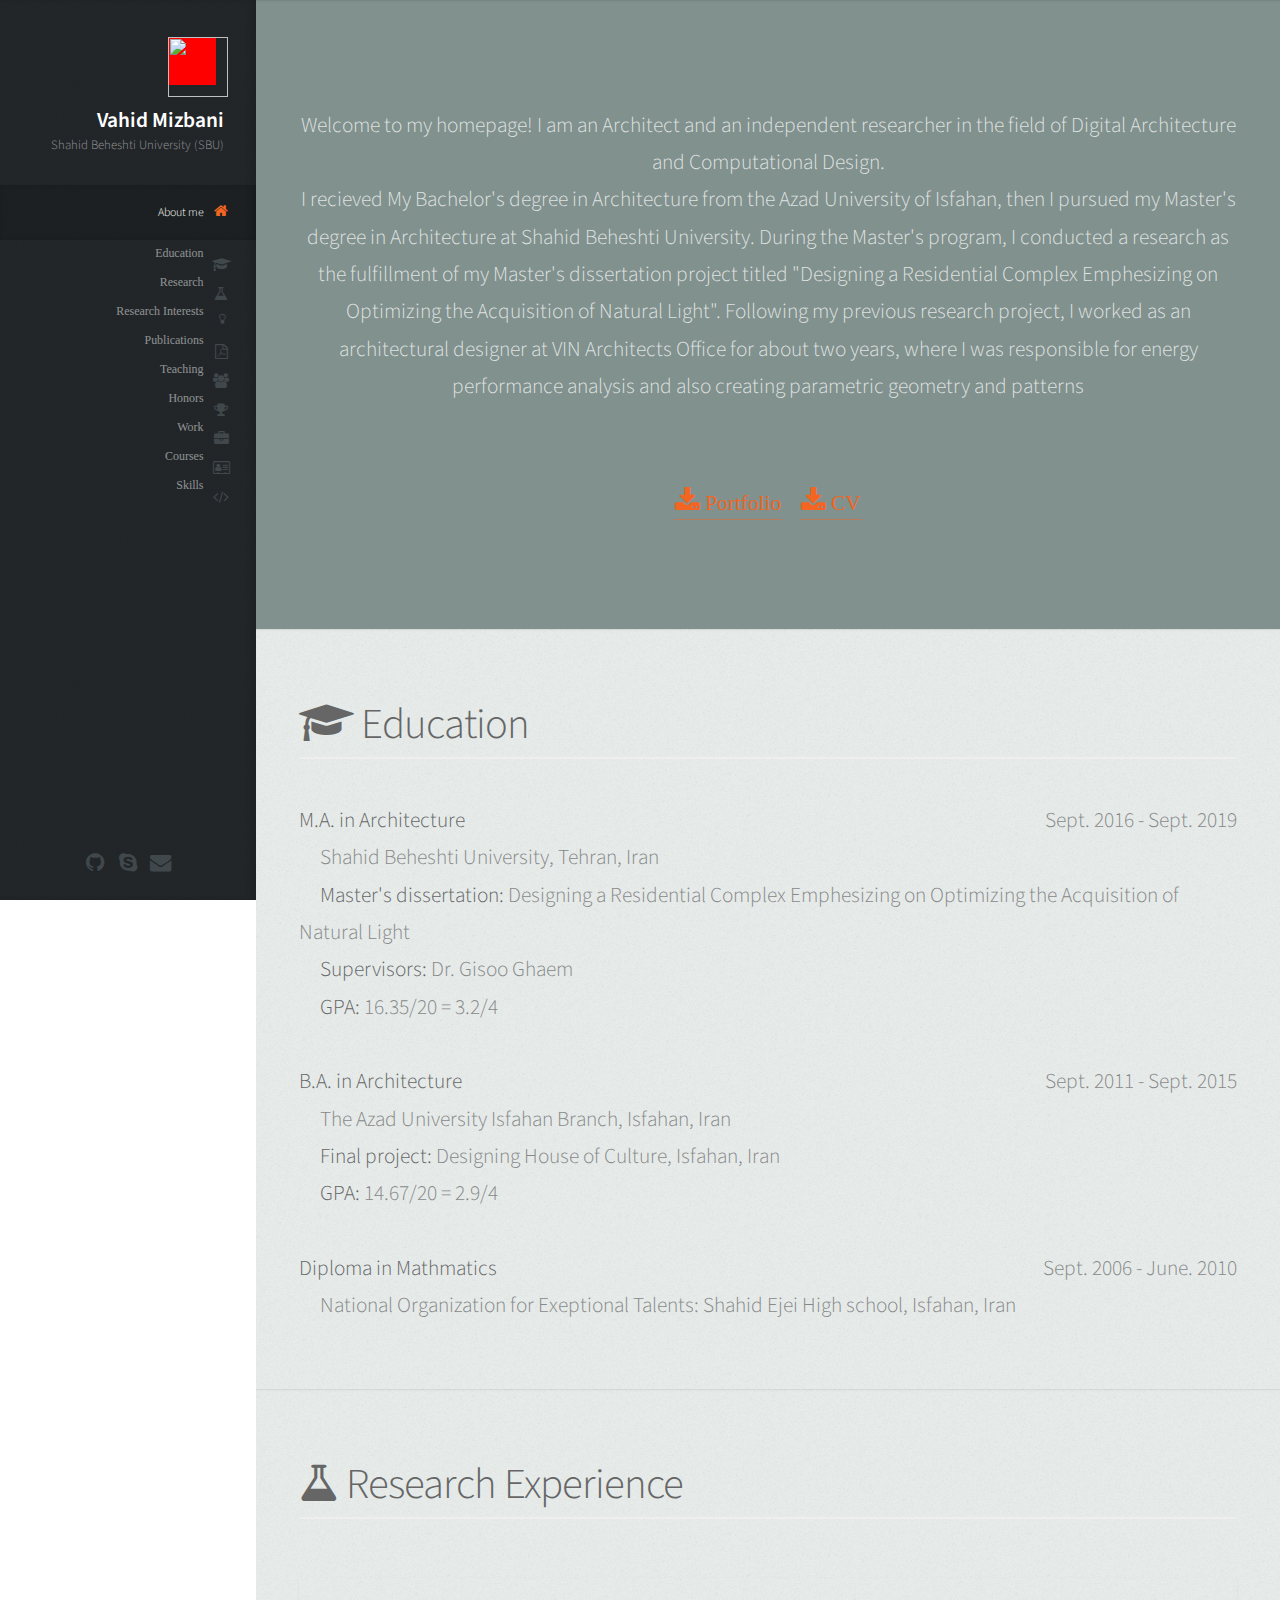
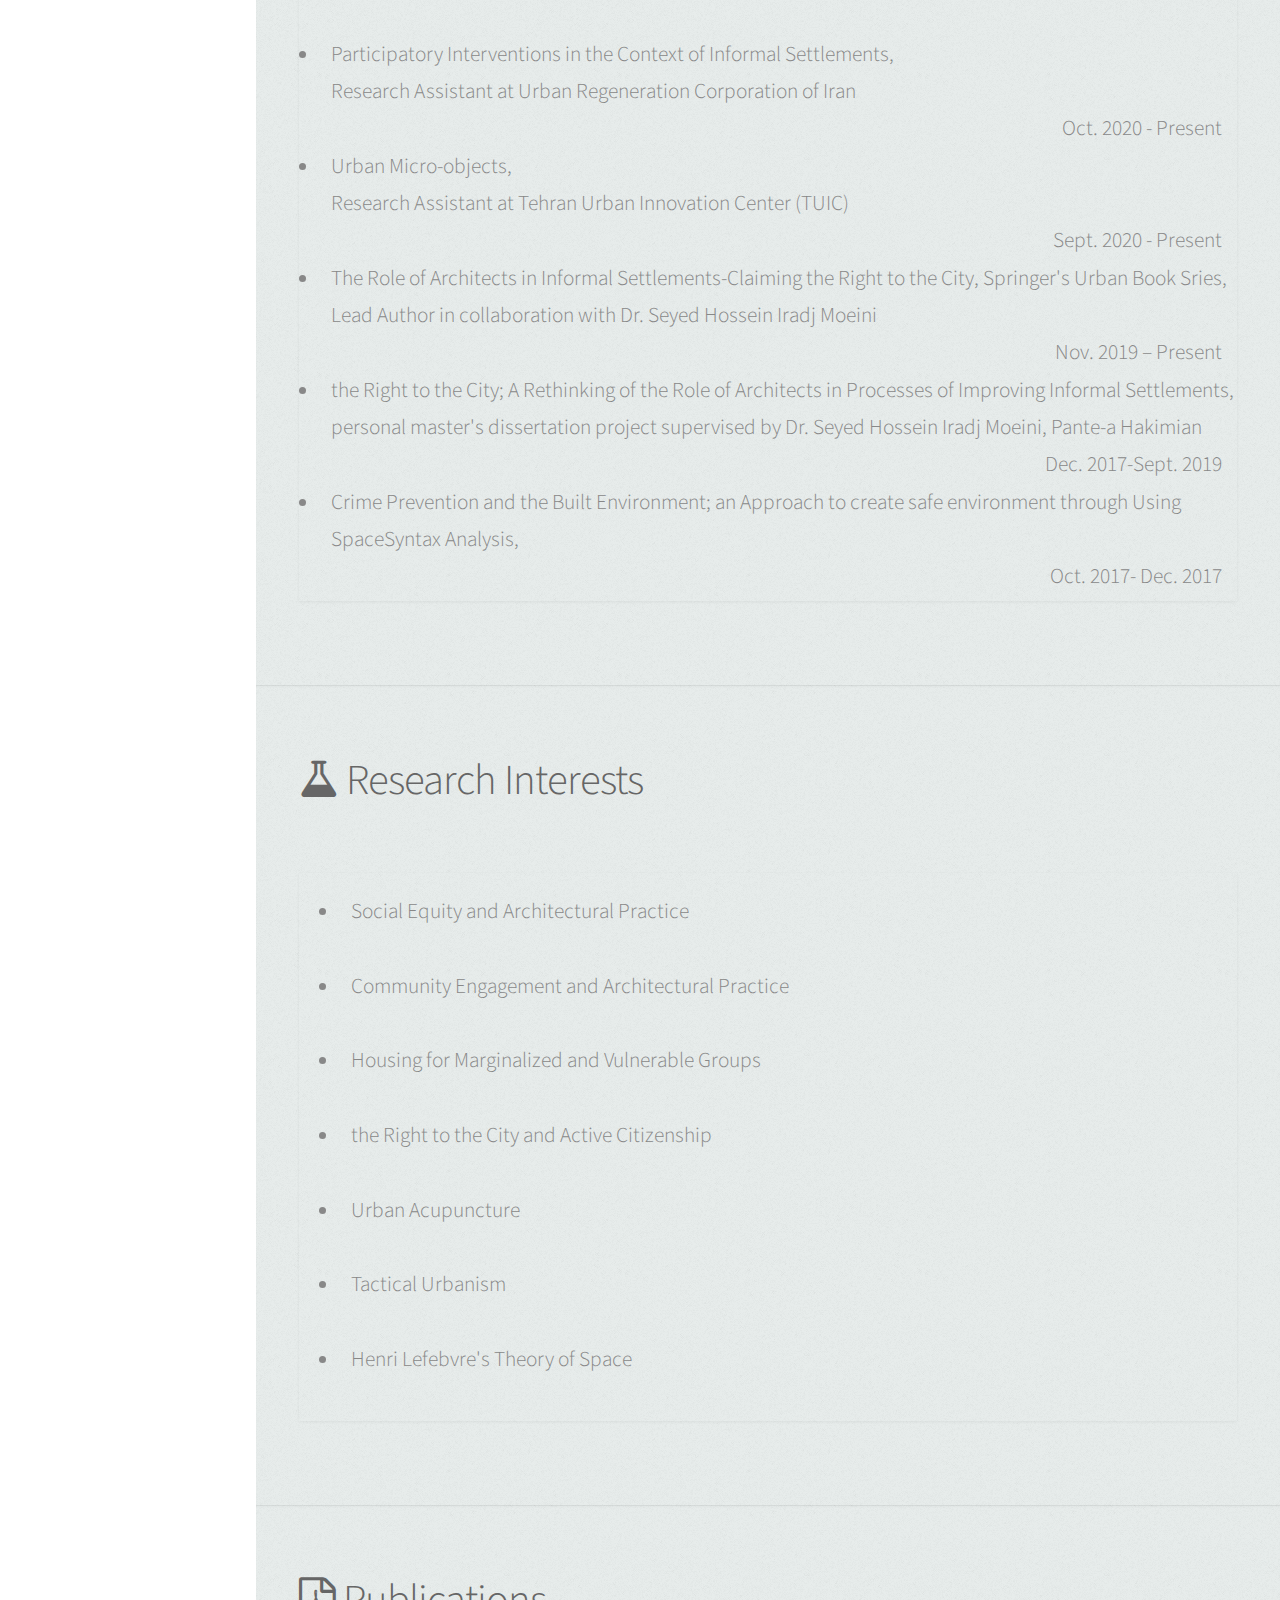
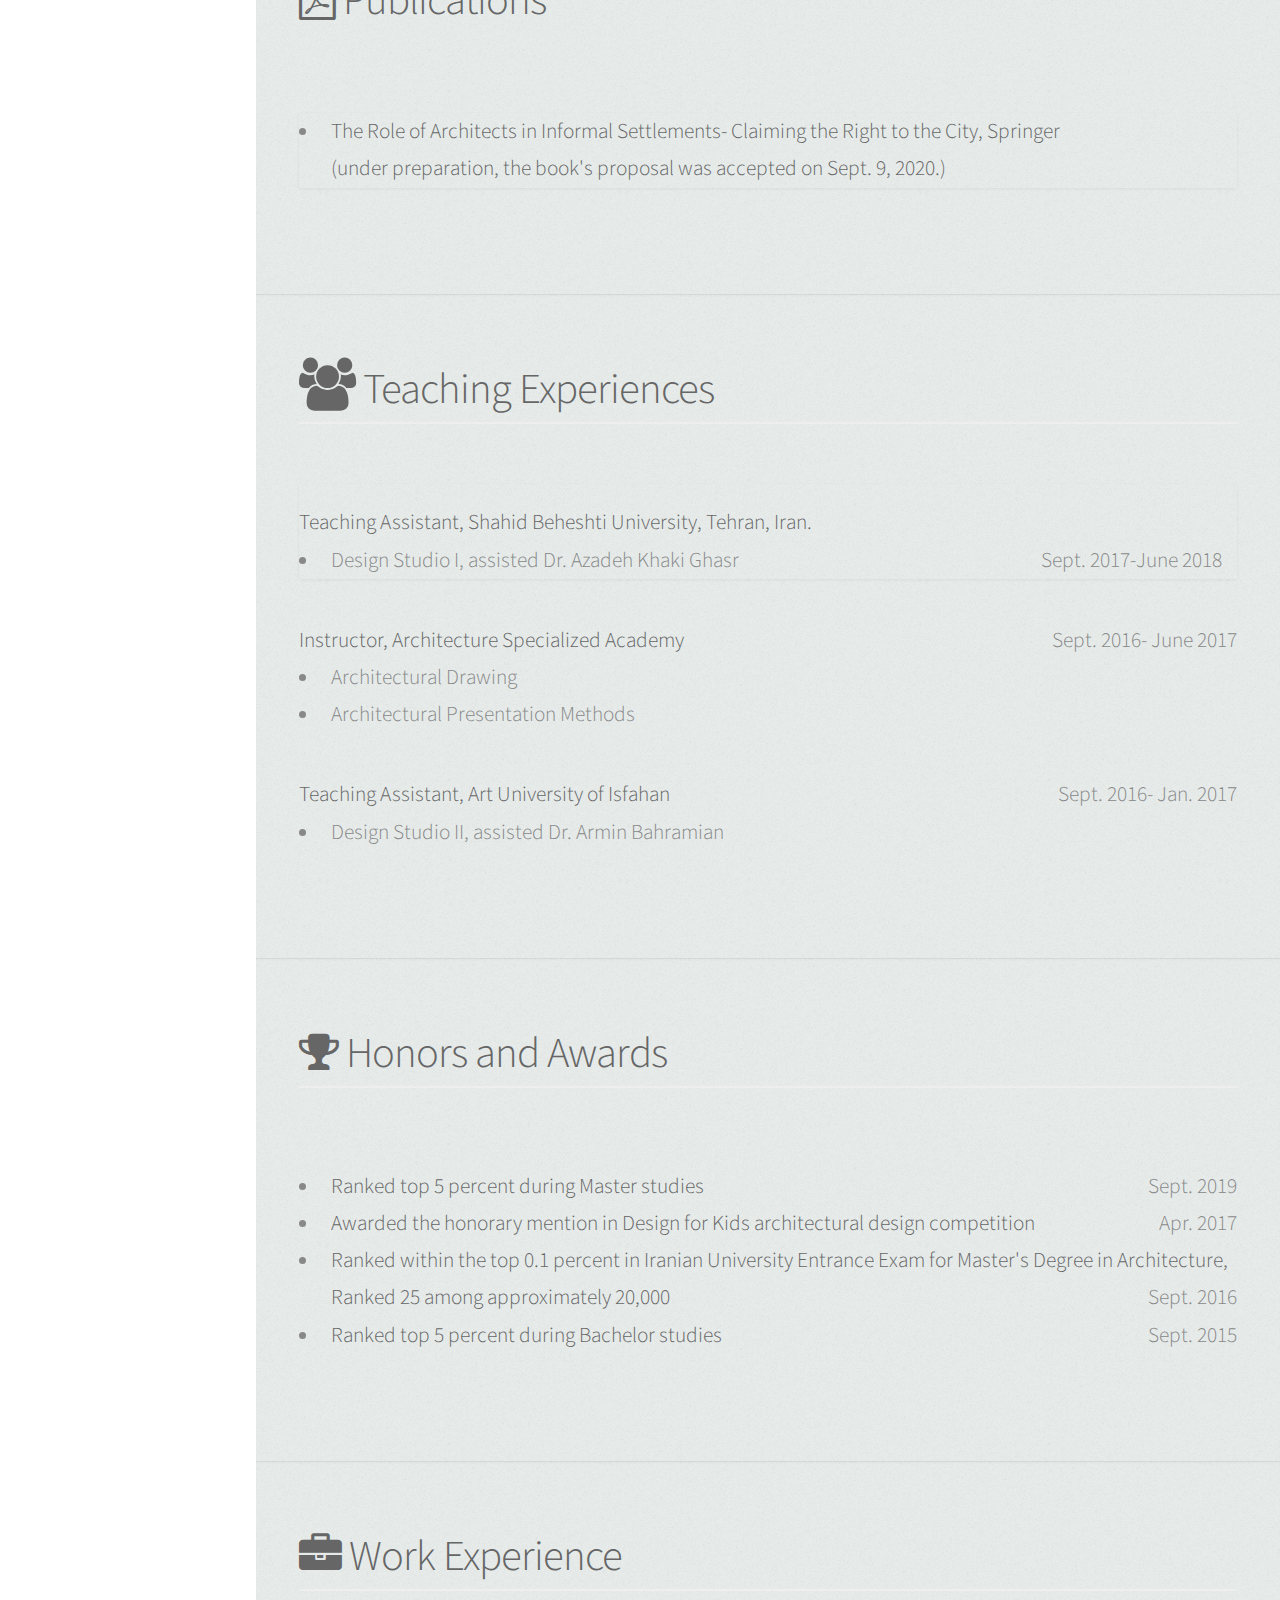
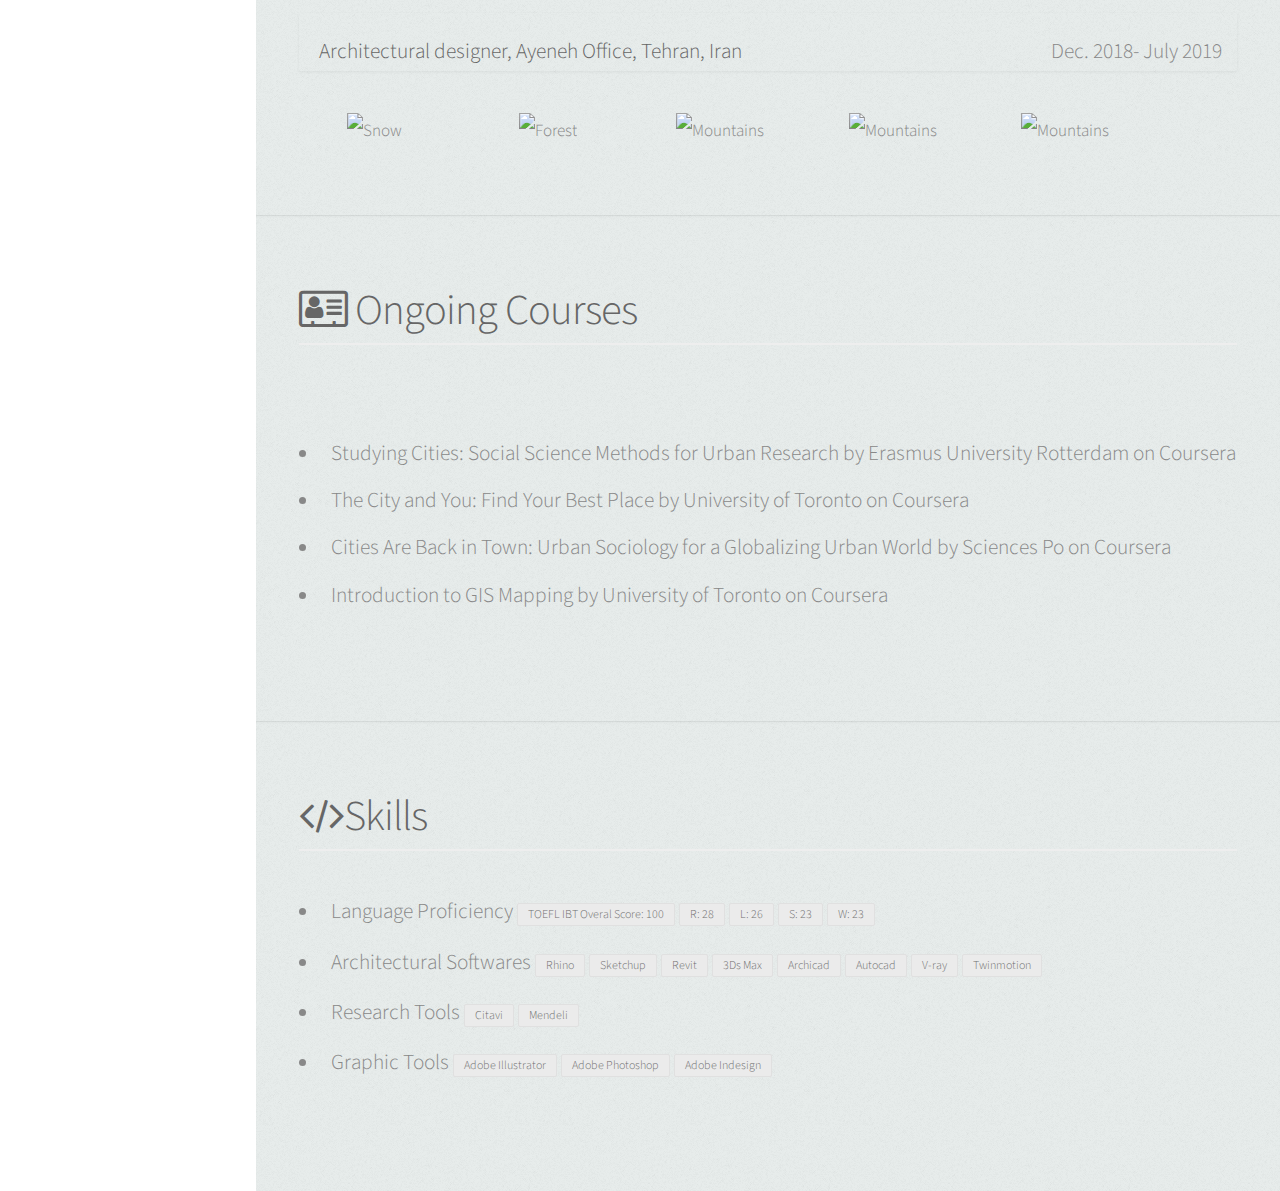
==== commit 77b6bd12: "uploading pics" ====
--- a/index.html
+++ b/index.html
@@ -63,7 +63,7 @@
 				<div class="top">
 					<!-- Logo -->
 						<div id="logo">
-							<span class="image avatar48"><img src="images/hshot.jpg" alt="" /></span>
+							<span class="image avatar48"><img src="images/hshot.png" alt="" /></span>
 							&nbsp;
 							<h1 id="title">Vahid Mizbani</h1>
 							<p>Shahid Beheshti University (SBU)</p>
@@ -108,7 +108,7 @@
 						I recieved My Bachelor's degree in Architecture from the Azad University of Isfahan, then I pursued my Master's degree in Architecture at Shahid Beheshti University.
 						During the Master's program, I conducted a research as the fulfillment of my Master's dissertation project titled "Designing a Residential Complex Emphesizing on Optimizing
 						the Acquisition of Natural Light". Following my previous research project, I worked as an architectural designer at VIN Architects Office for about two years, where I was responsible for 
-						analyzing energy performance of designs and also creating parametric geometry as patterns <br>
+						 energy performance analysis and also creating parametric geometry and patterns <br>
 						<br>
 						
 						
@@ -151,10 +151,19 @@
 											Sept. 2011 - Sept. 2015
 										</div>
 										<div class="text">
-											&emsp;the Azad University Isfahan Branch, Isfahan, Iran<br>
+											&emsp;The Azad University Isfahan Branch, Isfahan, Iran<br>
 											&emsp;<b>Final project:</b> Designing House of Culture, Isfahan, Iran<br>
 											
 											&emsp;<b>GPA:</b> 14.67/20  = 2.9/4
+										</div>
+									<br>
+										<strong >        Diploma in Mathmatics</strong>
+										<div class="pull-right text-small">
+											Sept. 2006 - June. 2010
+										</div>
+										<div class="text">
+											&emsp;National Organization for Exeptional Talents: Shahid Ejei High school, Isfahan, Iran<br>
+											
 										</div>
 								
 					</section>
@@ -178,14 +187,14 @@
 									<ul class="circle">
 									<li>Participatory Interventions in the Context of Informal Settlements,<br> Research Assistant at Urban Regeneration Corporation of Iran <br>
 									<div class="pull-right" style="margin-right: 15px;">
-										<div class="text-small">Oct. 2020 – Present</div>
+										<div class="text-small">Oct. 2020 - Present</div>
 									</div>
 									</li>
 									
 									<br>
 									<li>Urban Micro-objects,<br> Research Assistant at Tehran Urban Innovation Center (TUIC) <br>
 									<div class="pull-right" style="margin-right: 15px;">
-										<div class="text-small">Sept. 2020 – Present</div>
+										<div class="text-small">Sept. 2020 - Present</div>
 									</div>
 									</li>
 									<br>
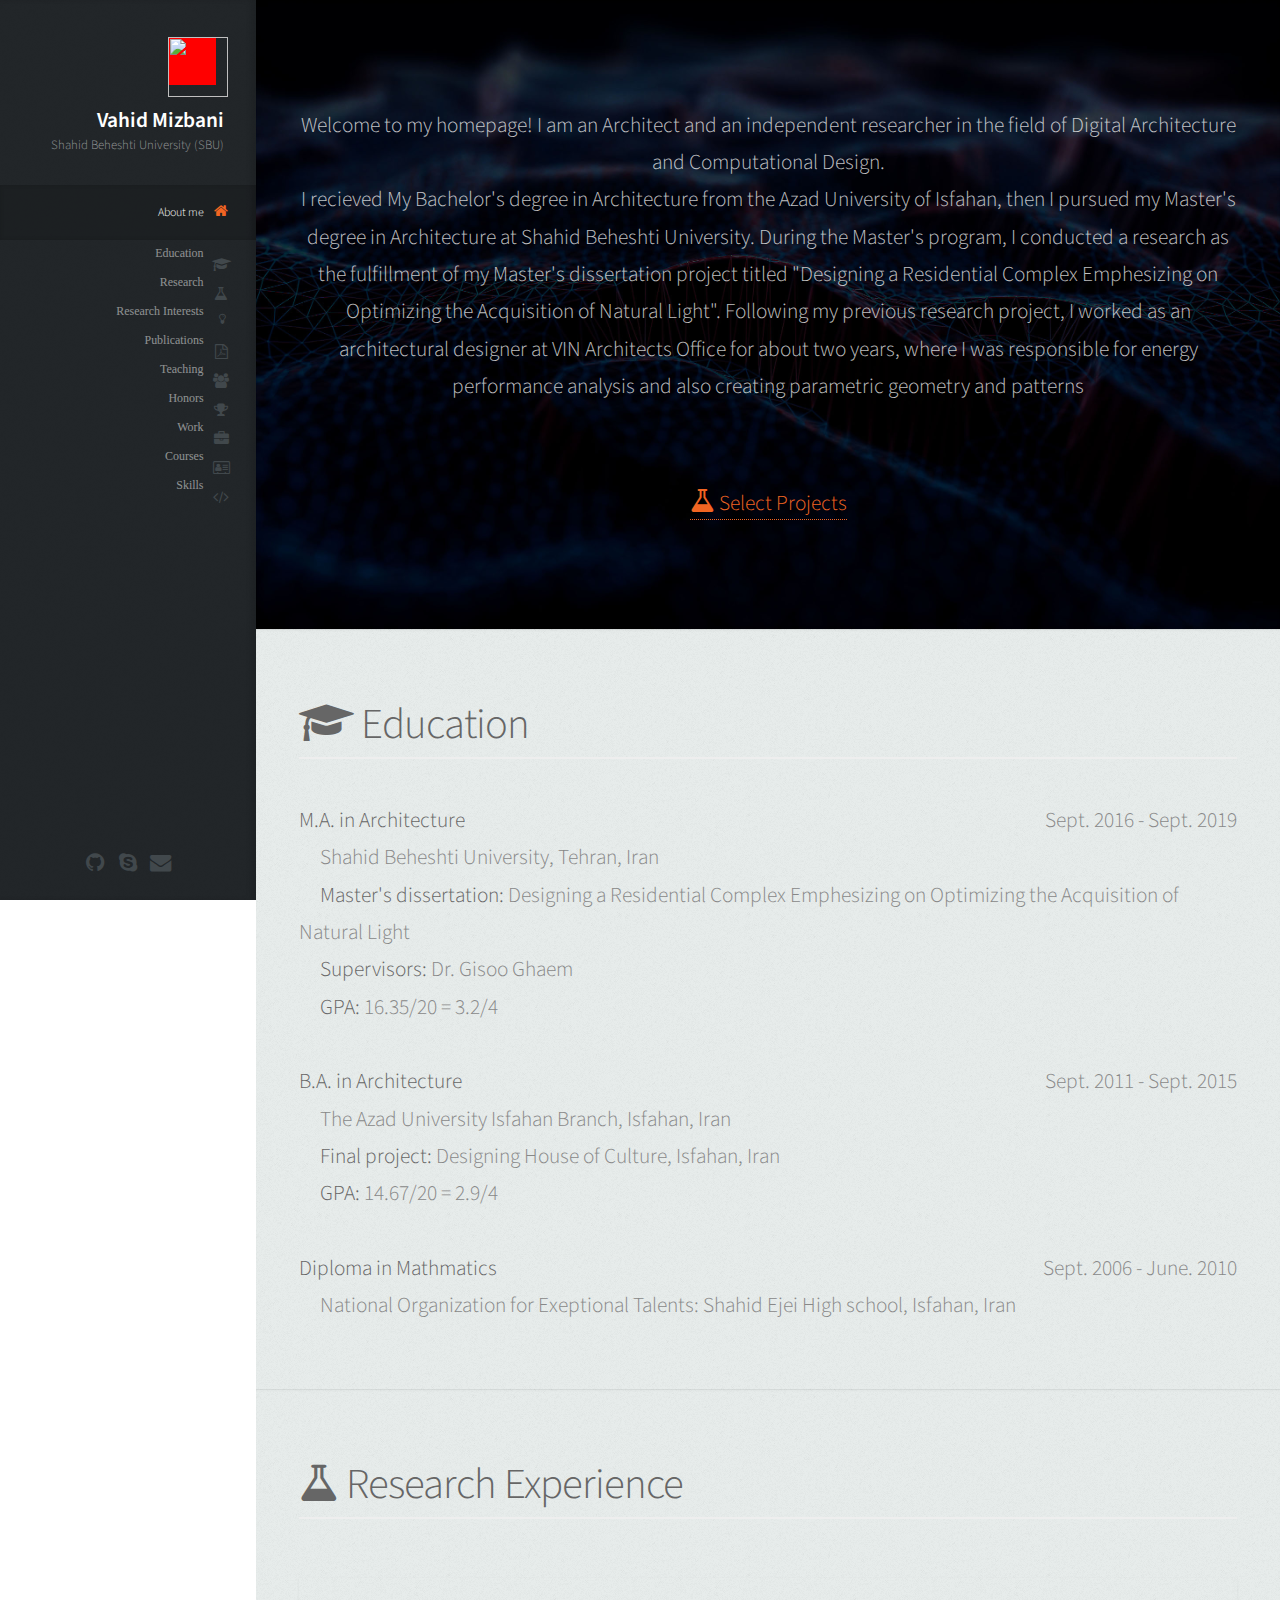
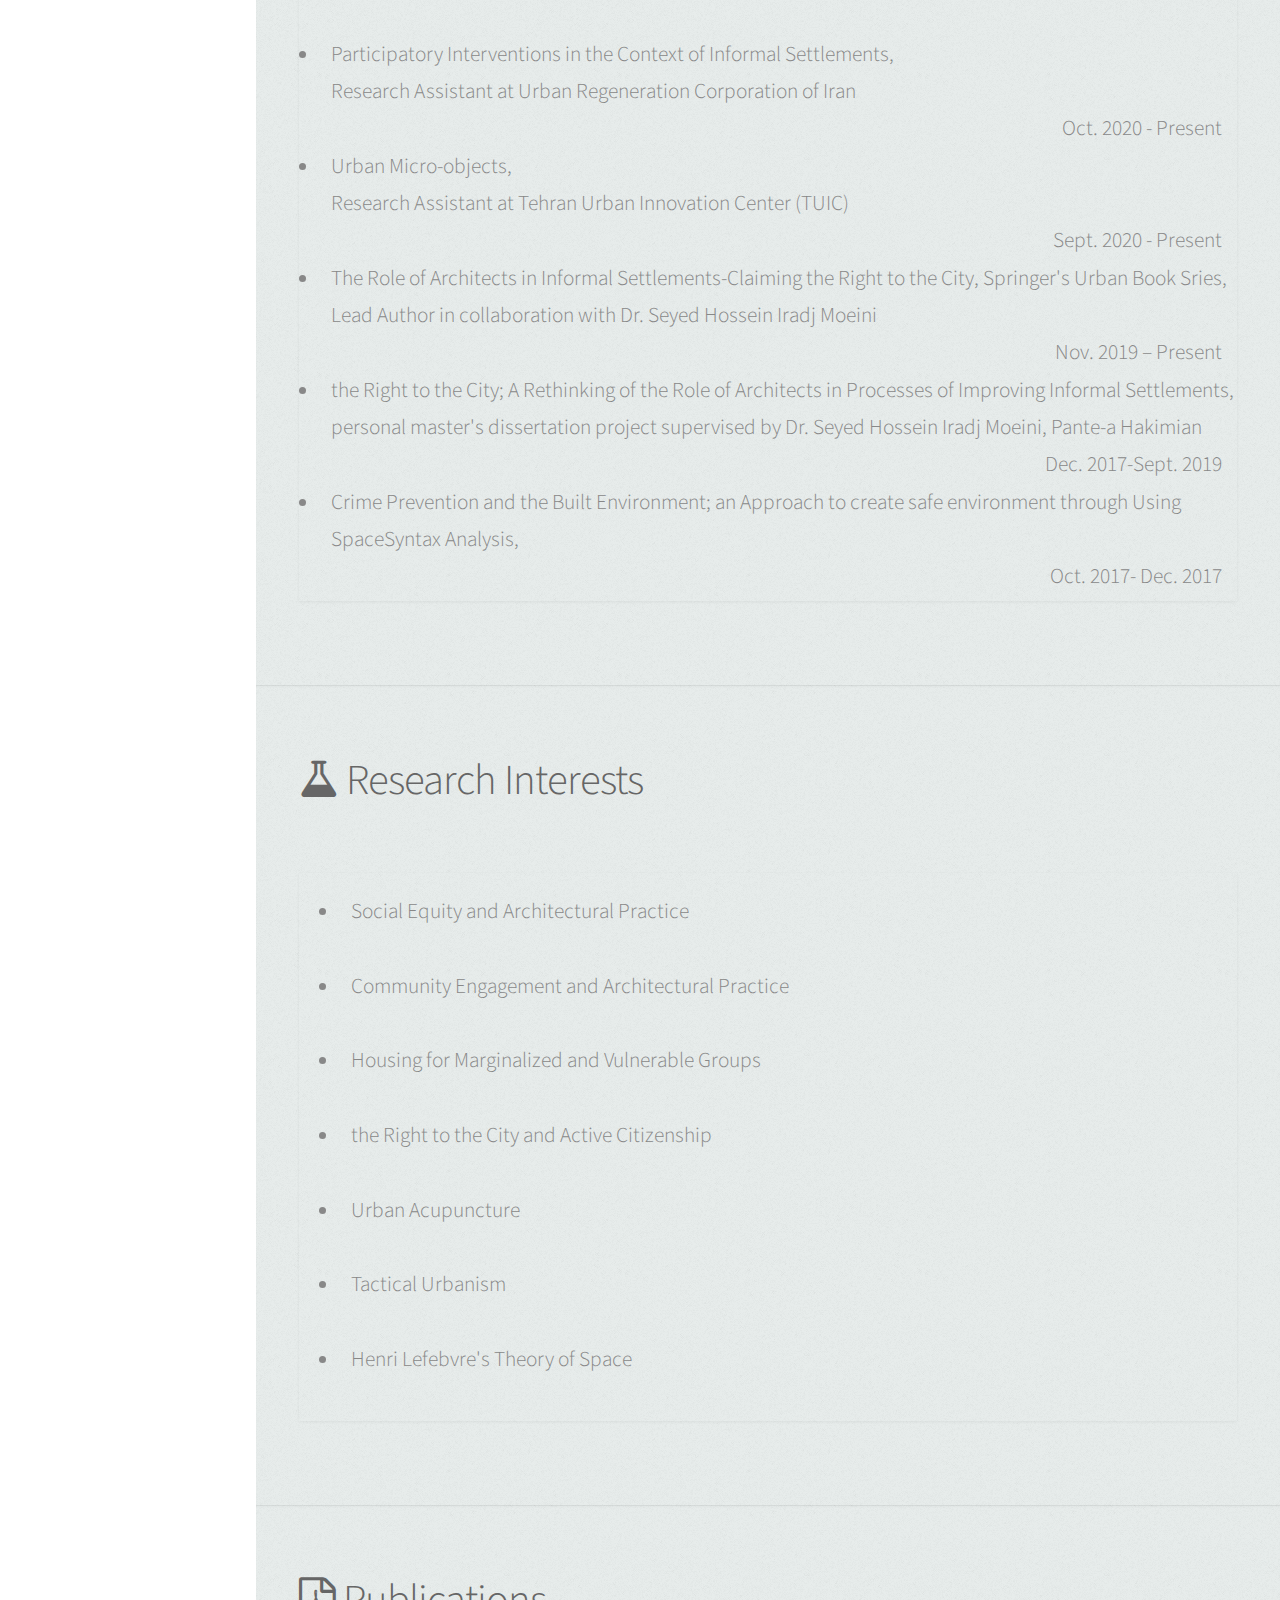
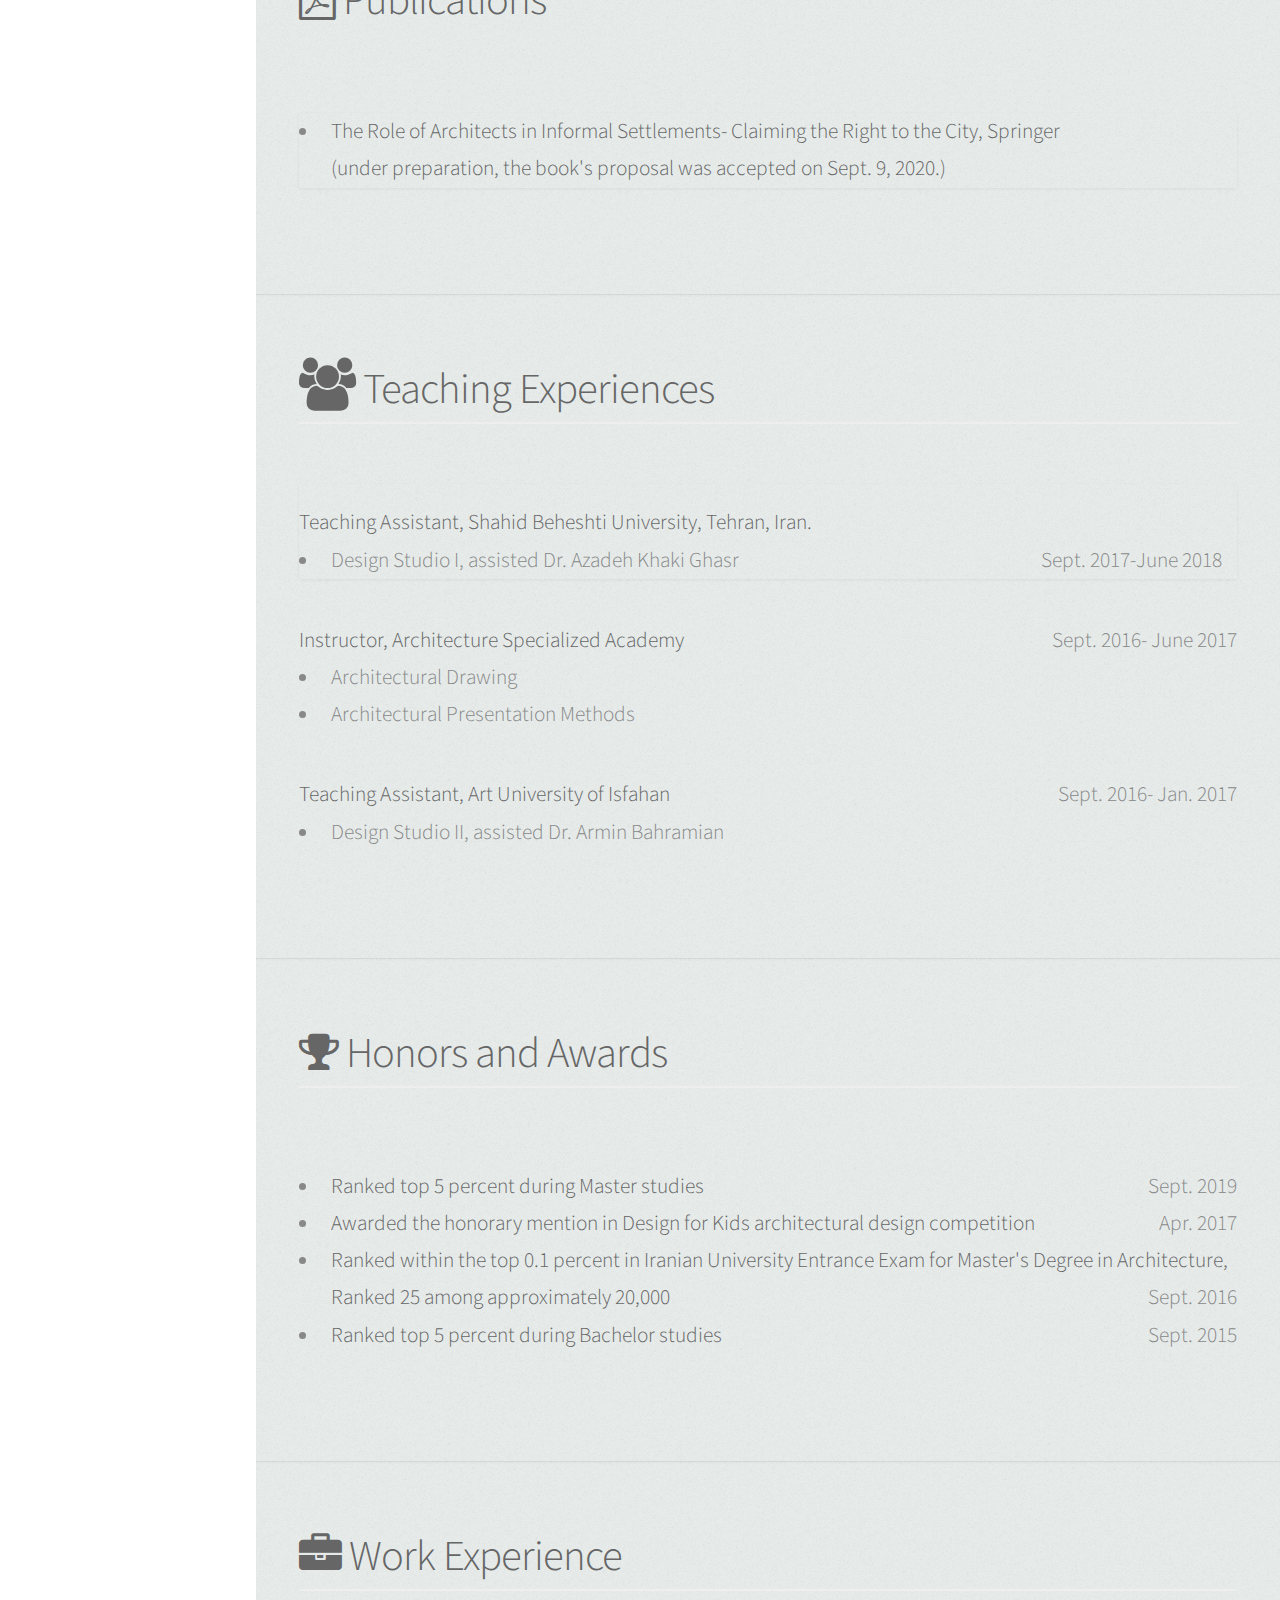
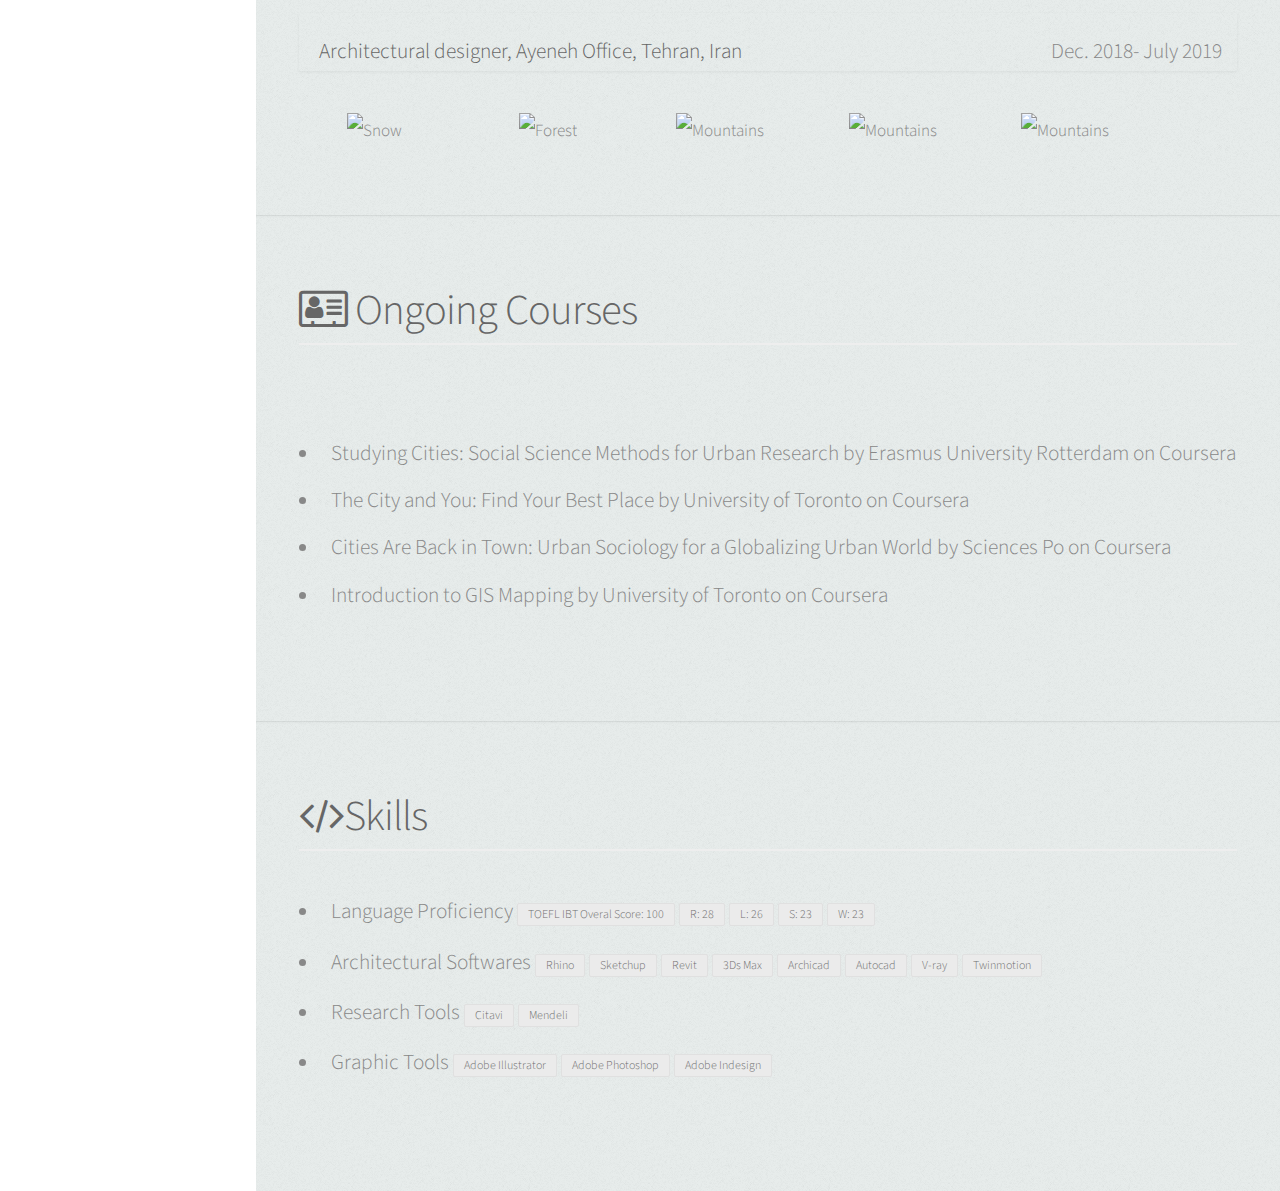
==== commit 8a1cd1a7: "new page" ====
--- a/index.html
+++ b/index.html
@@ -116,10 +116,7 @@
 						</header>
 						<footer>
 							<div style="text-align: center"> 
-								<a href="https://issuu.com/nastaransdhi/docs/nastaransedehi-architecturalportfolio2020" class="button1 bouncy"><span class="icon fa fa-download"> Portfolio</a>
-								&nbsp;
-								&nbsp;
-								<a href="" class="button1 bouncy"><span class="icon fa fa-download"> CV</a>
+								<a href=projects.html class="button1 bouncy"><span class="icon fa-flask"> Select Projects</a>
 							</div>
 							
 						</footer>
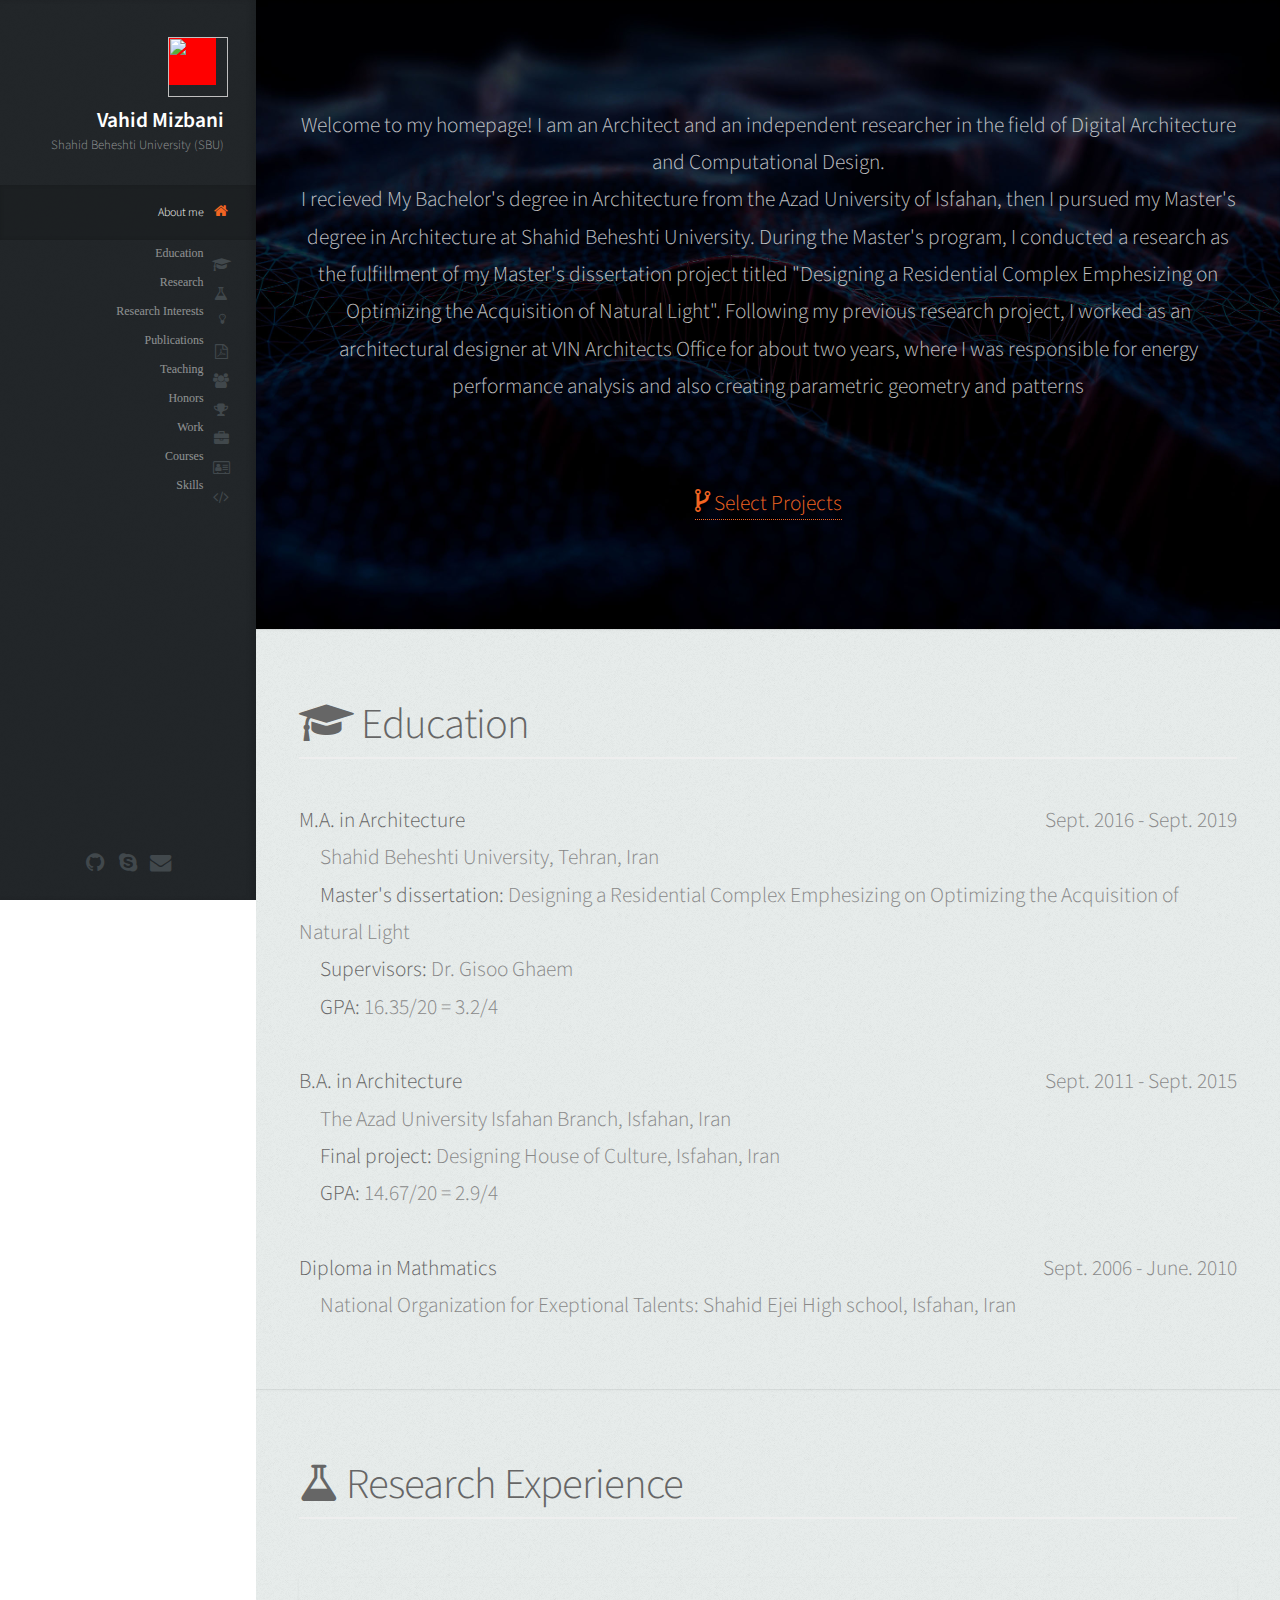
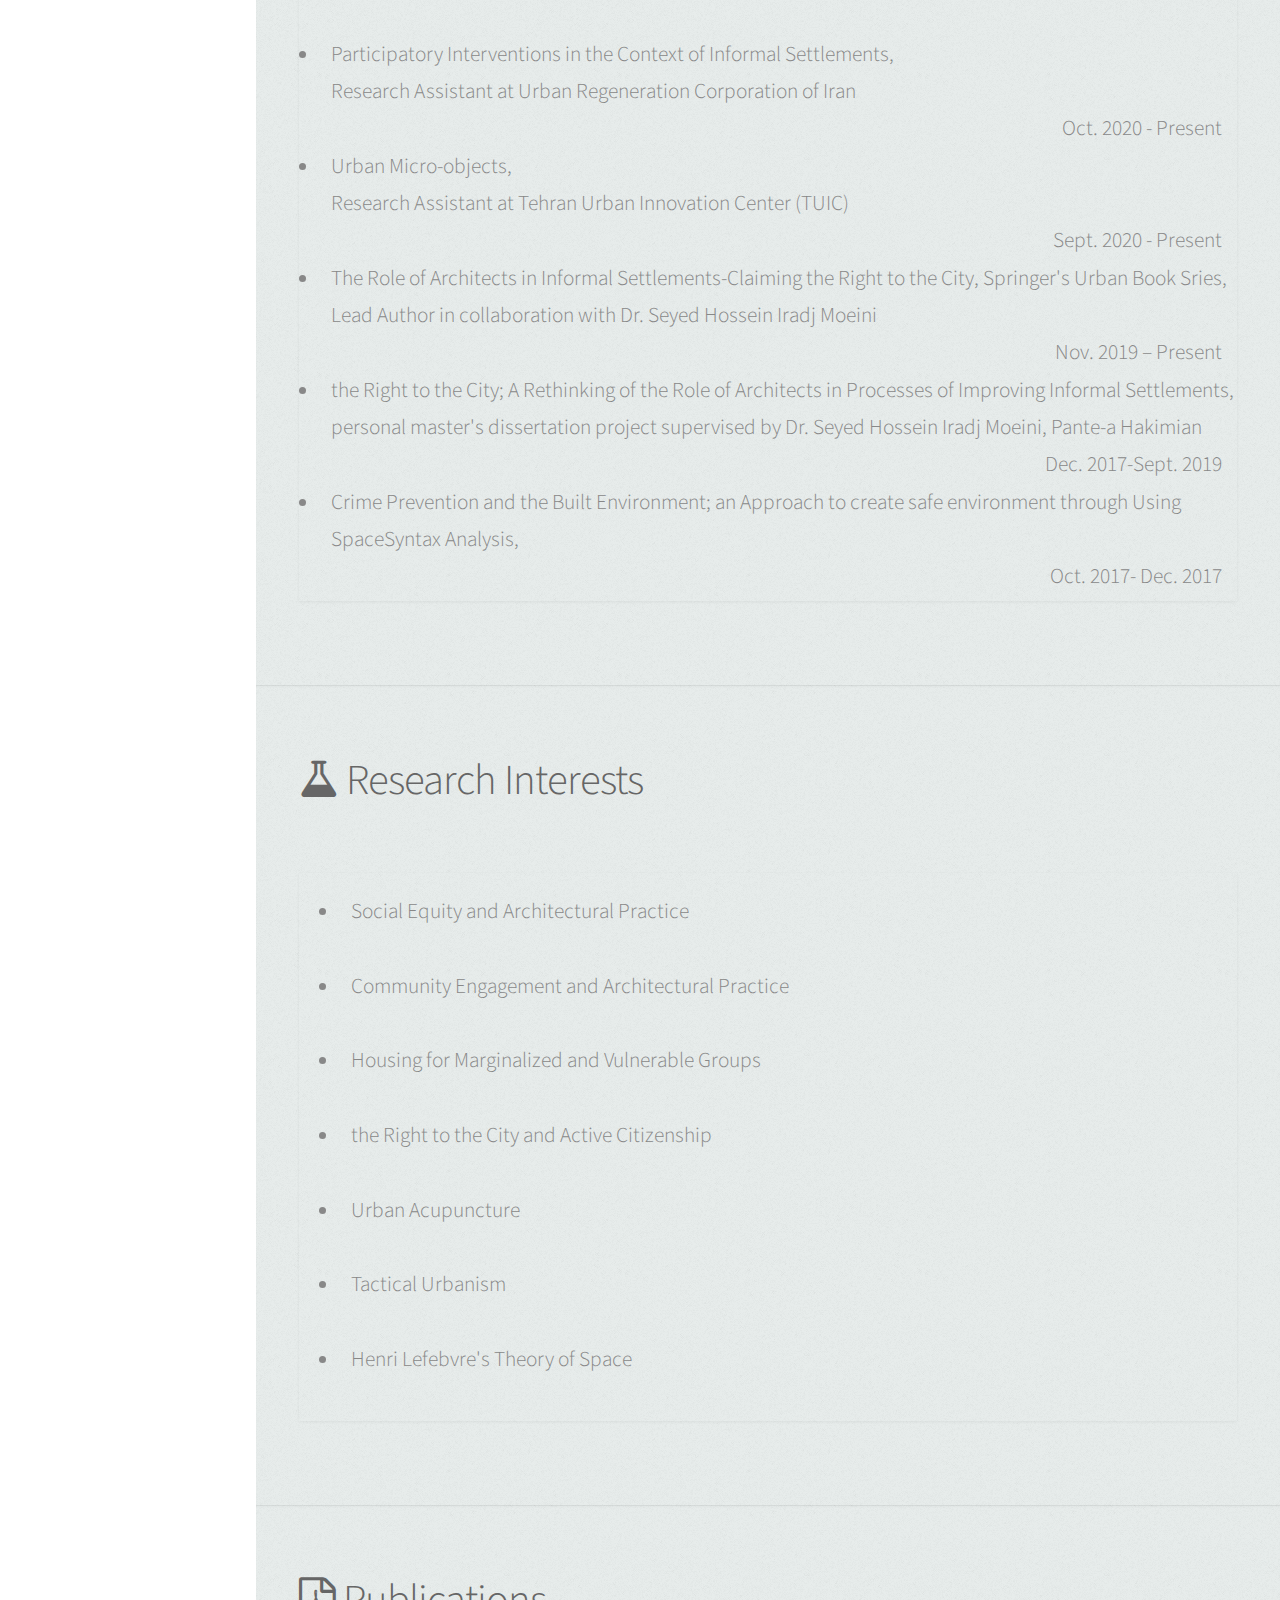
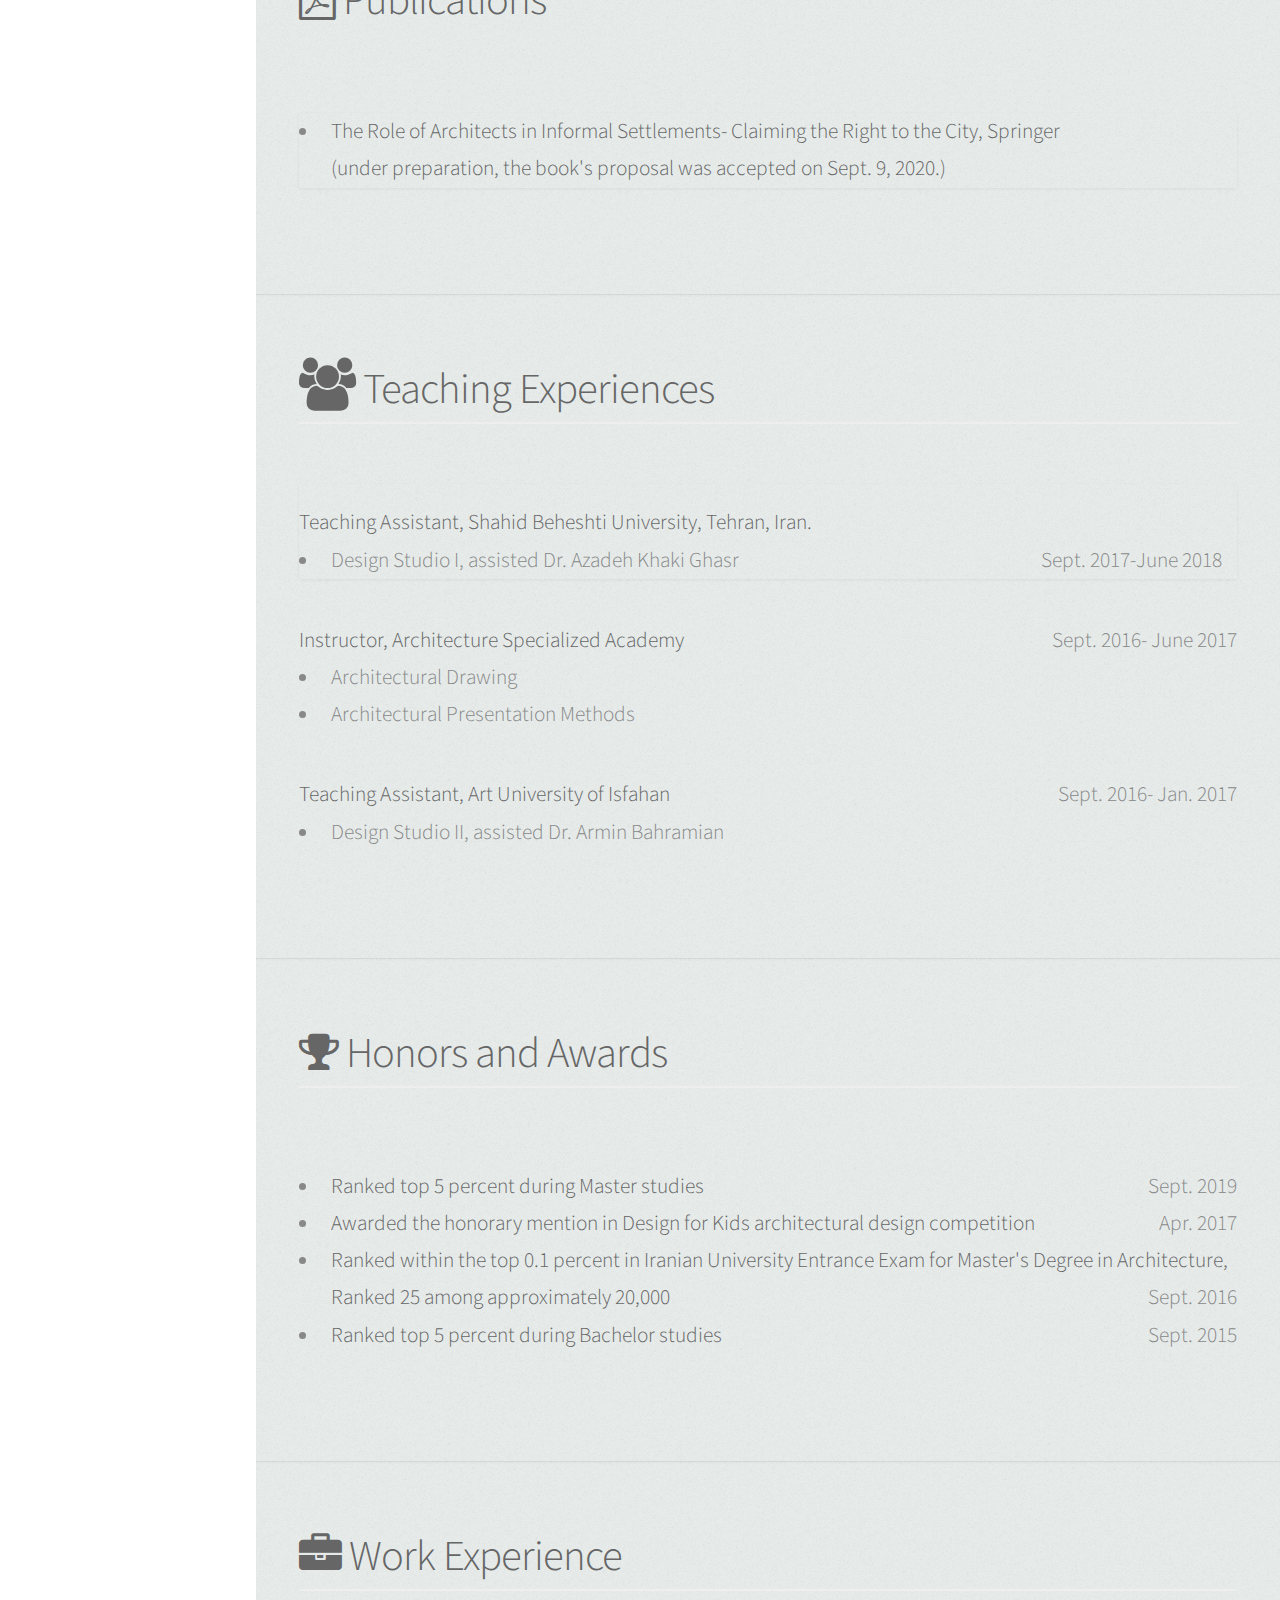
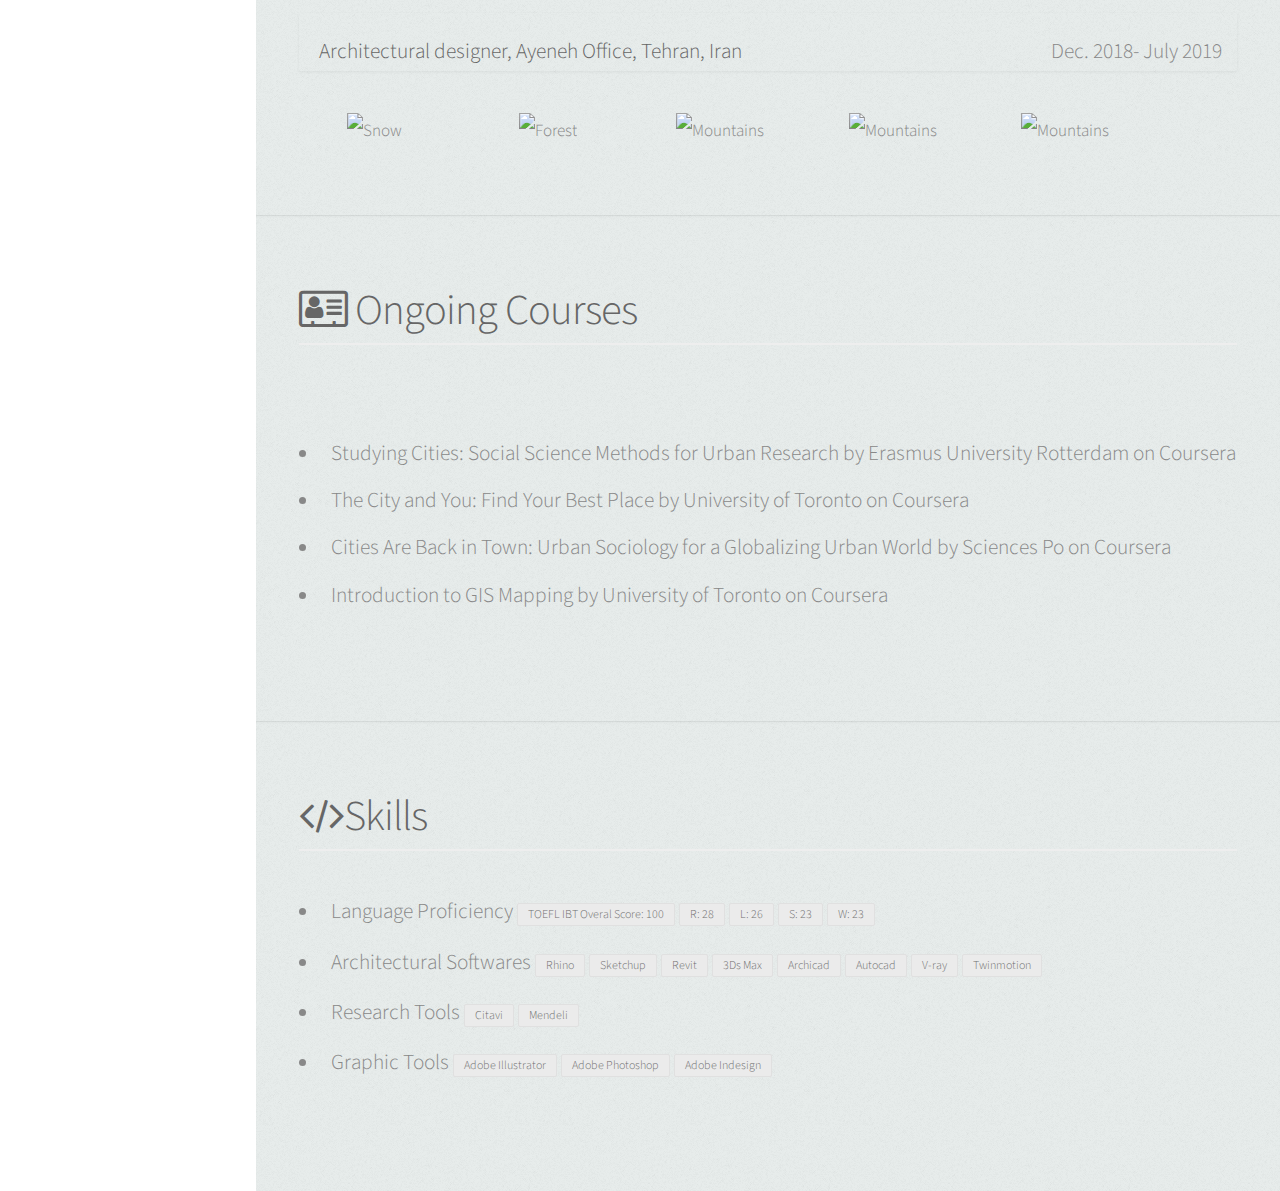
==== commit 4f009b3b: "1" ====
--- a/index.html
+++ b/index.html
@@ -116,7 +116,7 @@
 						</header>
 						<footer>
 							<div style="text-align: center"> 
-								<a href=projects.html class="button1 bouncy"><span class="icon fa-flask"> Select Projects</a>
+								<a href=projects.html class="button1 bouncy"><span class="icon fa-code-fork"> Select Projects</a>
 							</div>
 							
 						</footer>
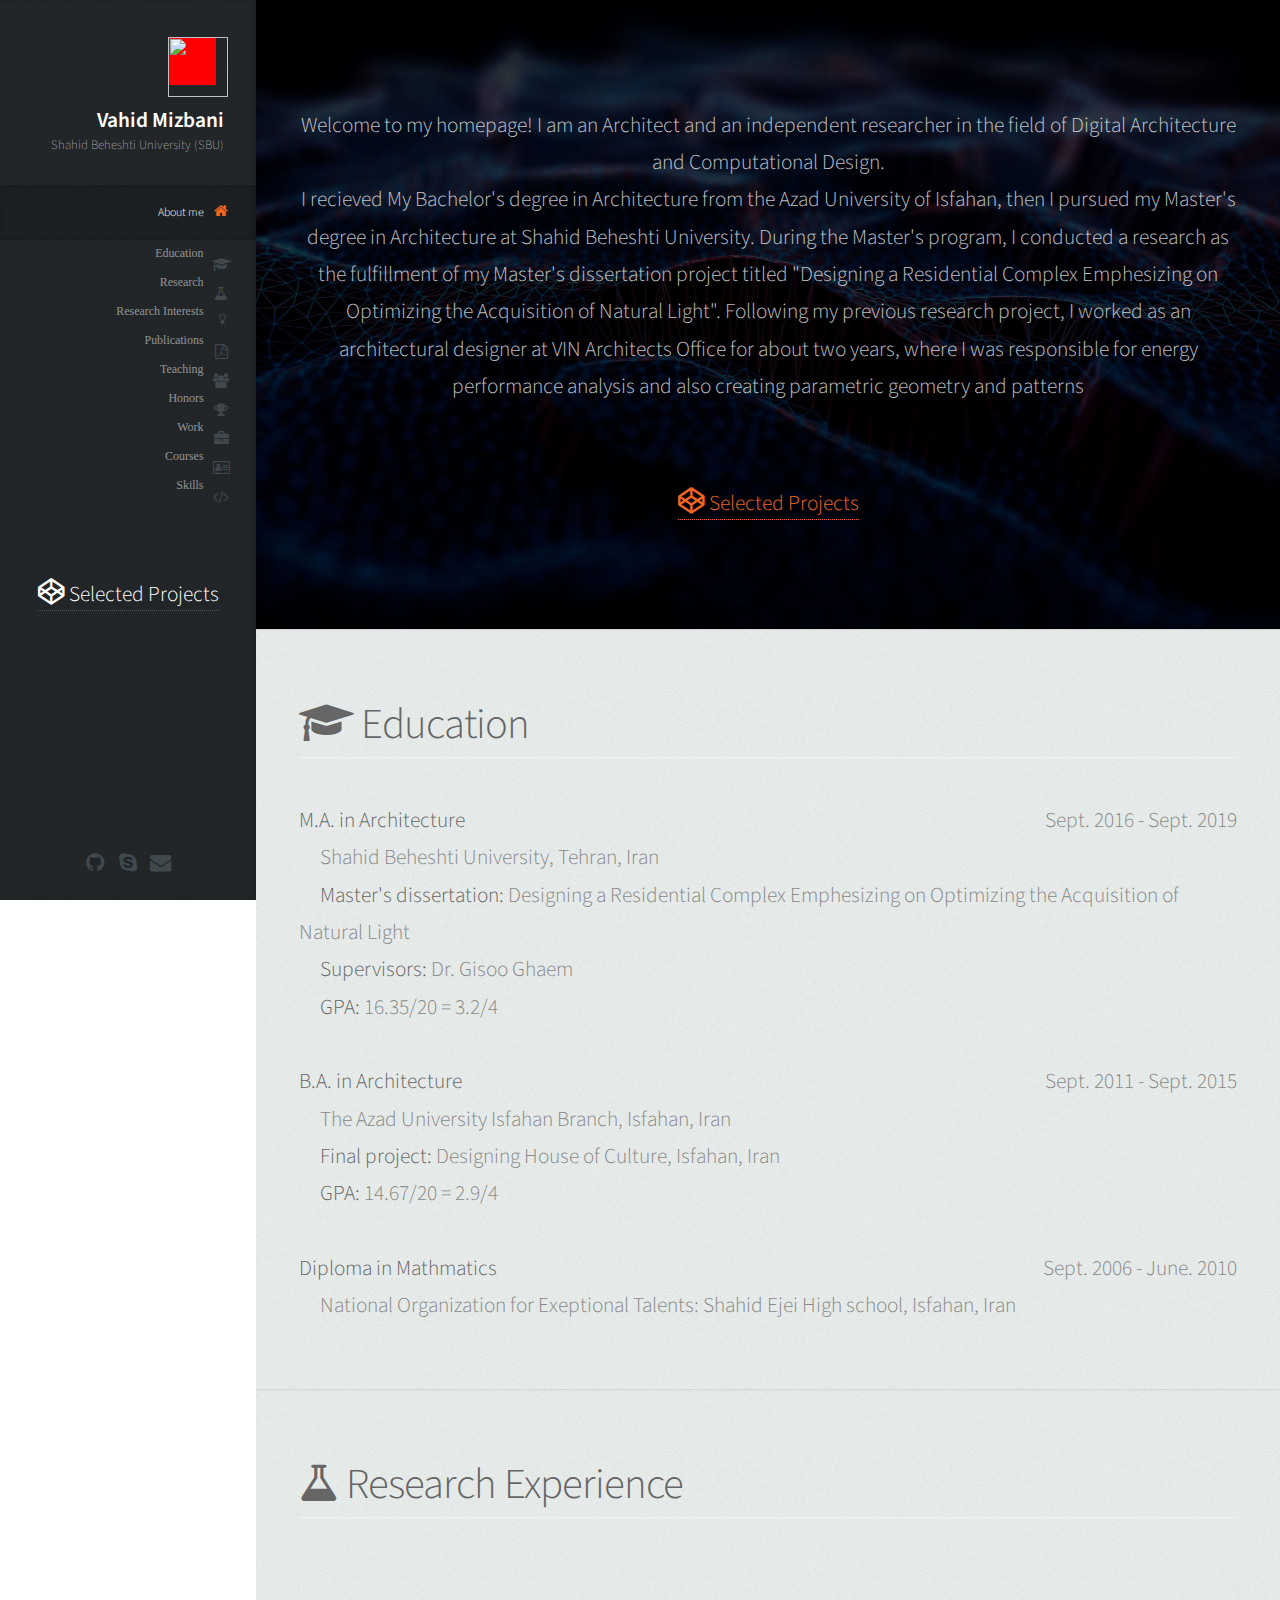
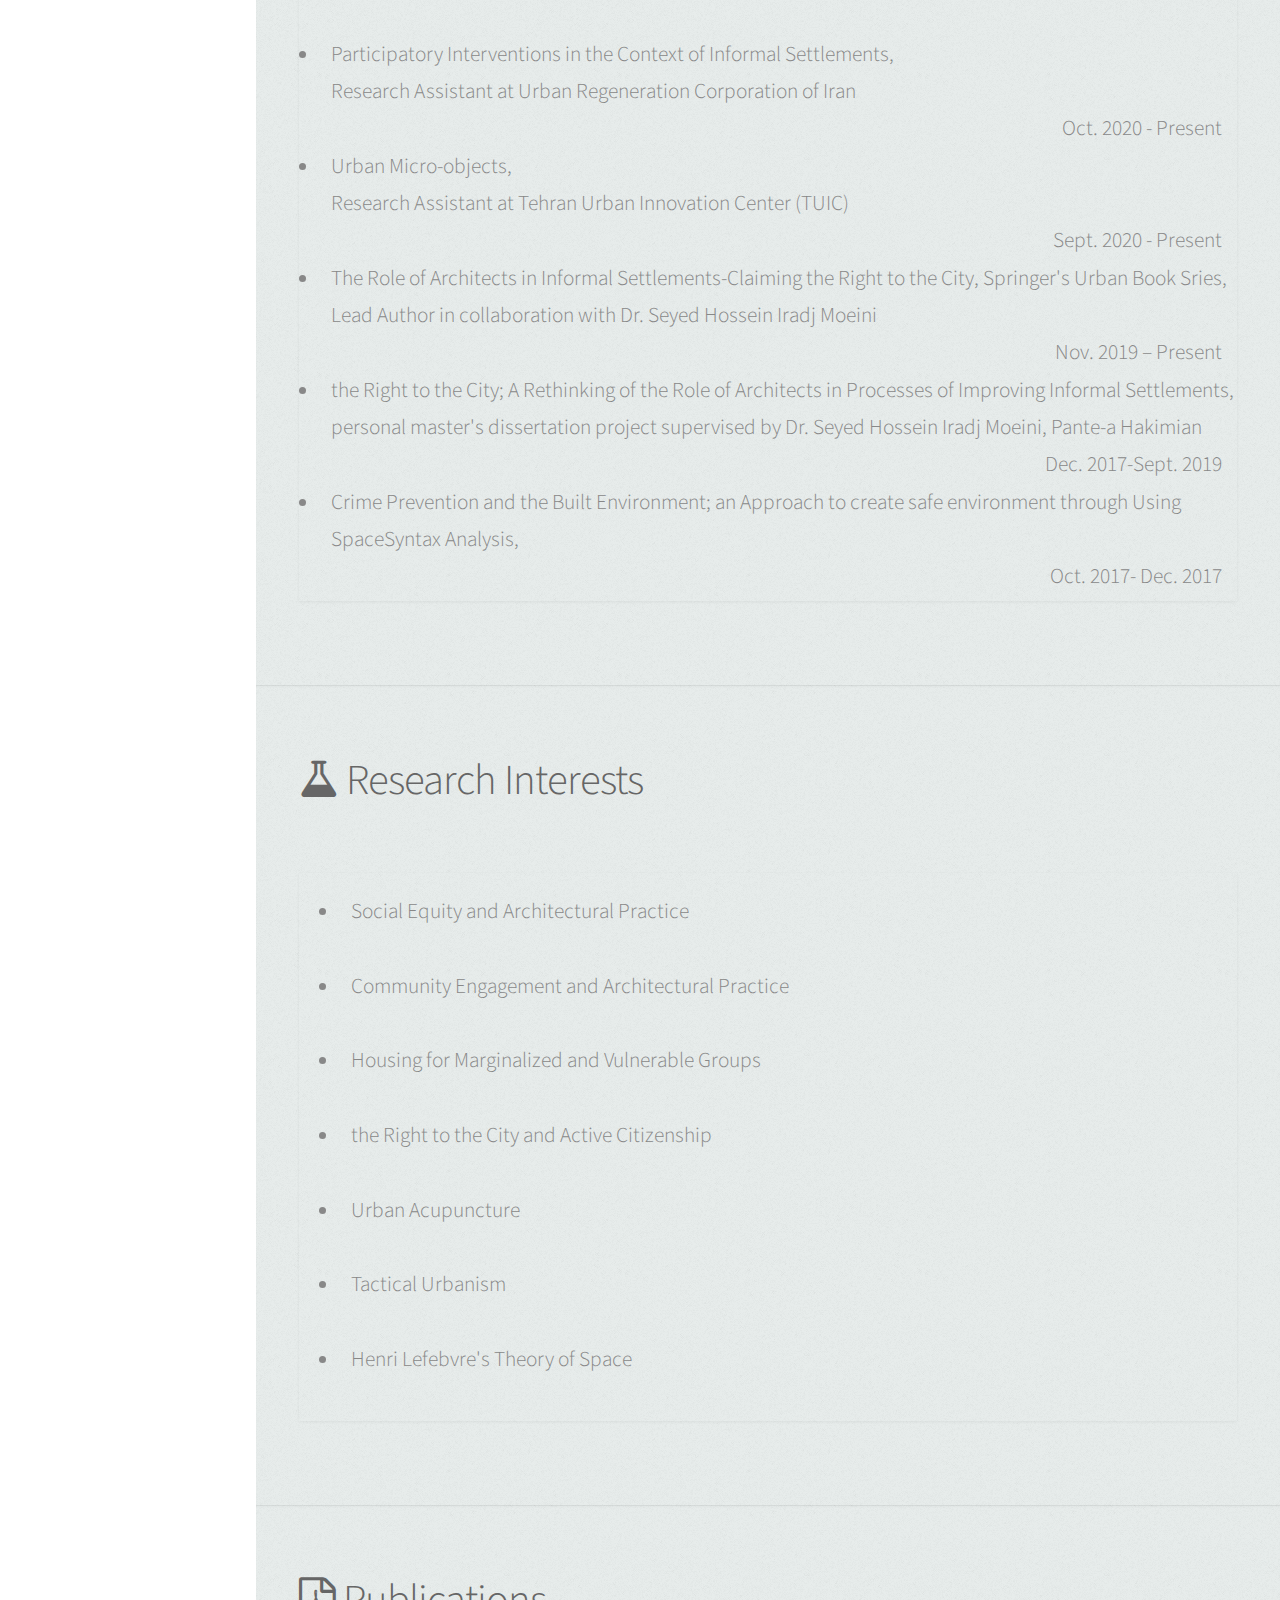
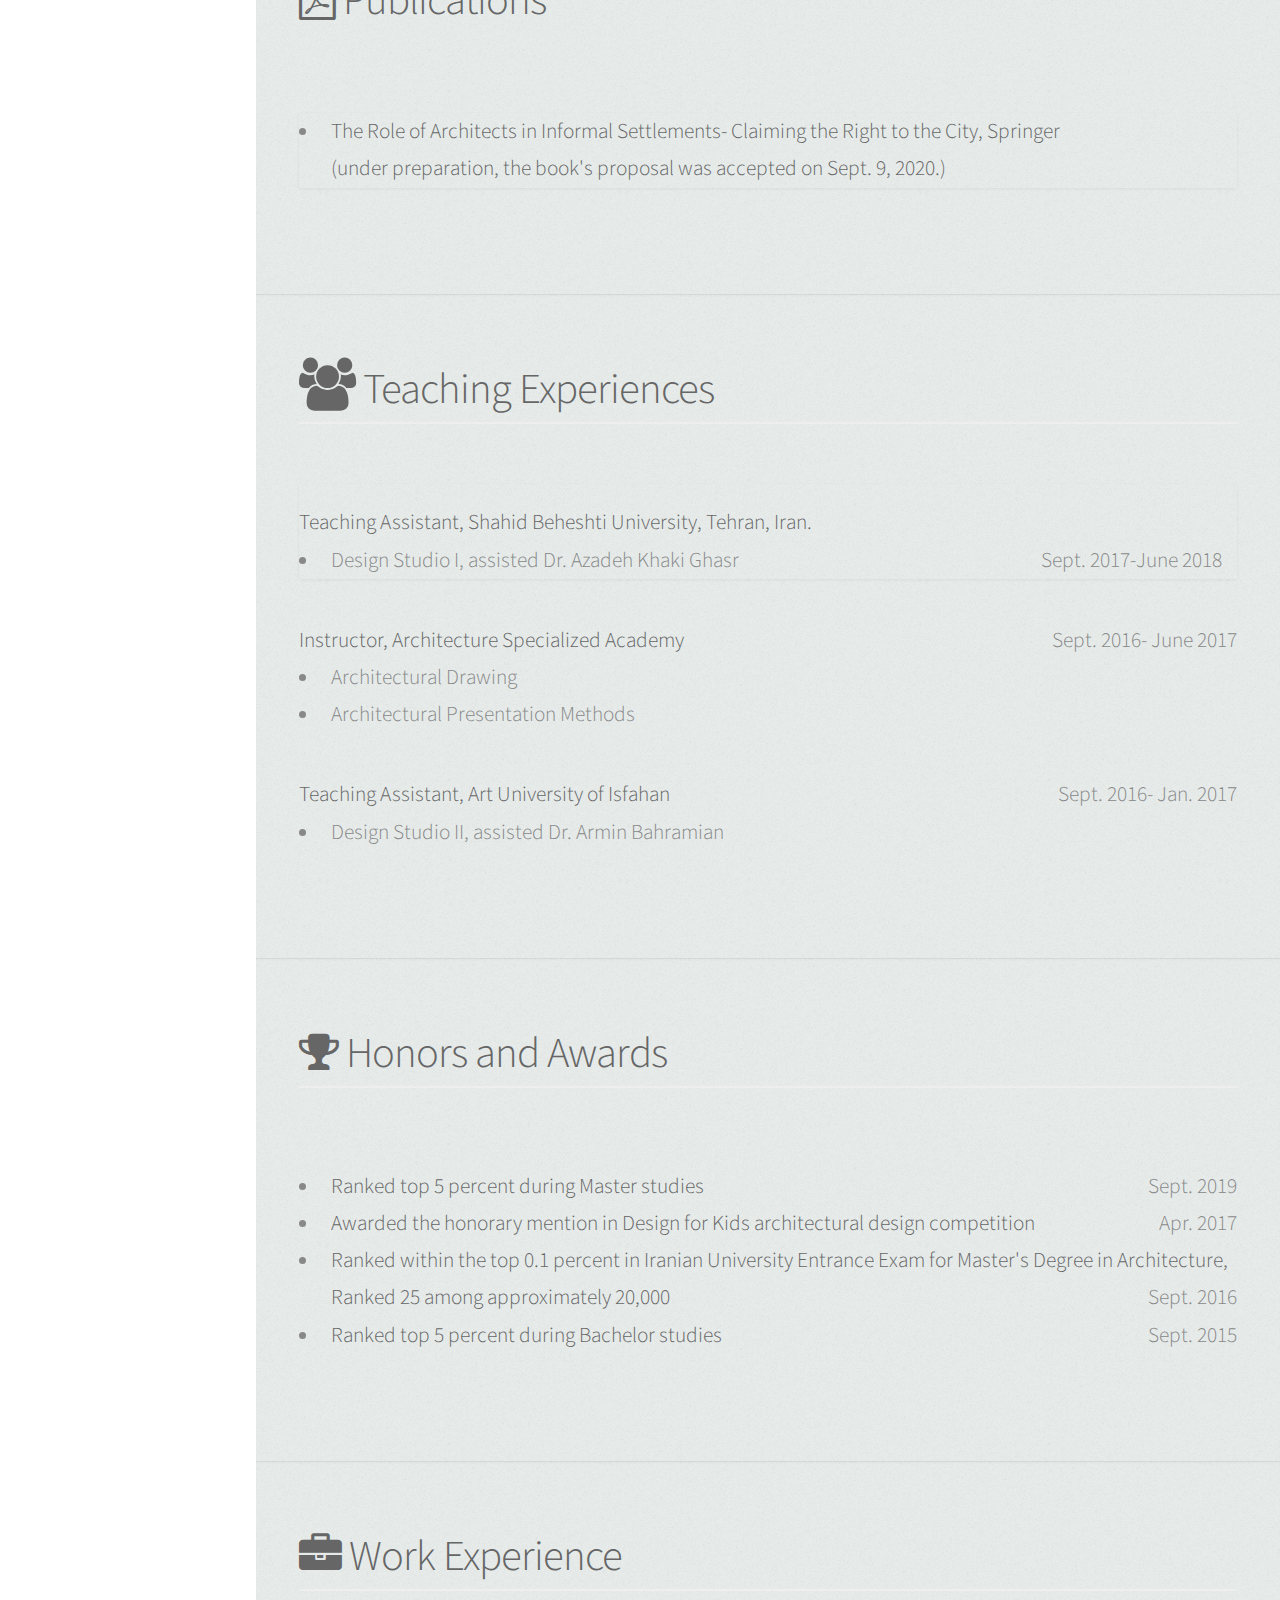
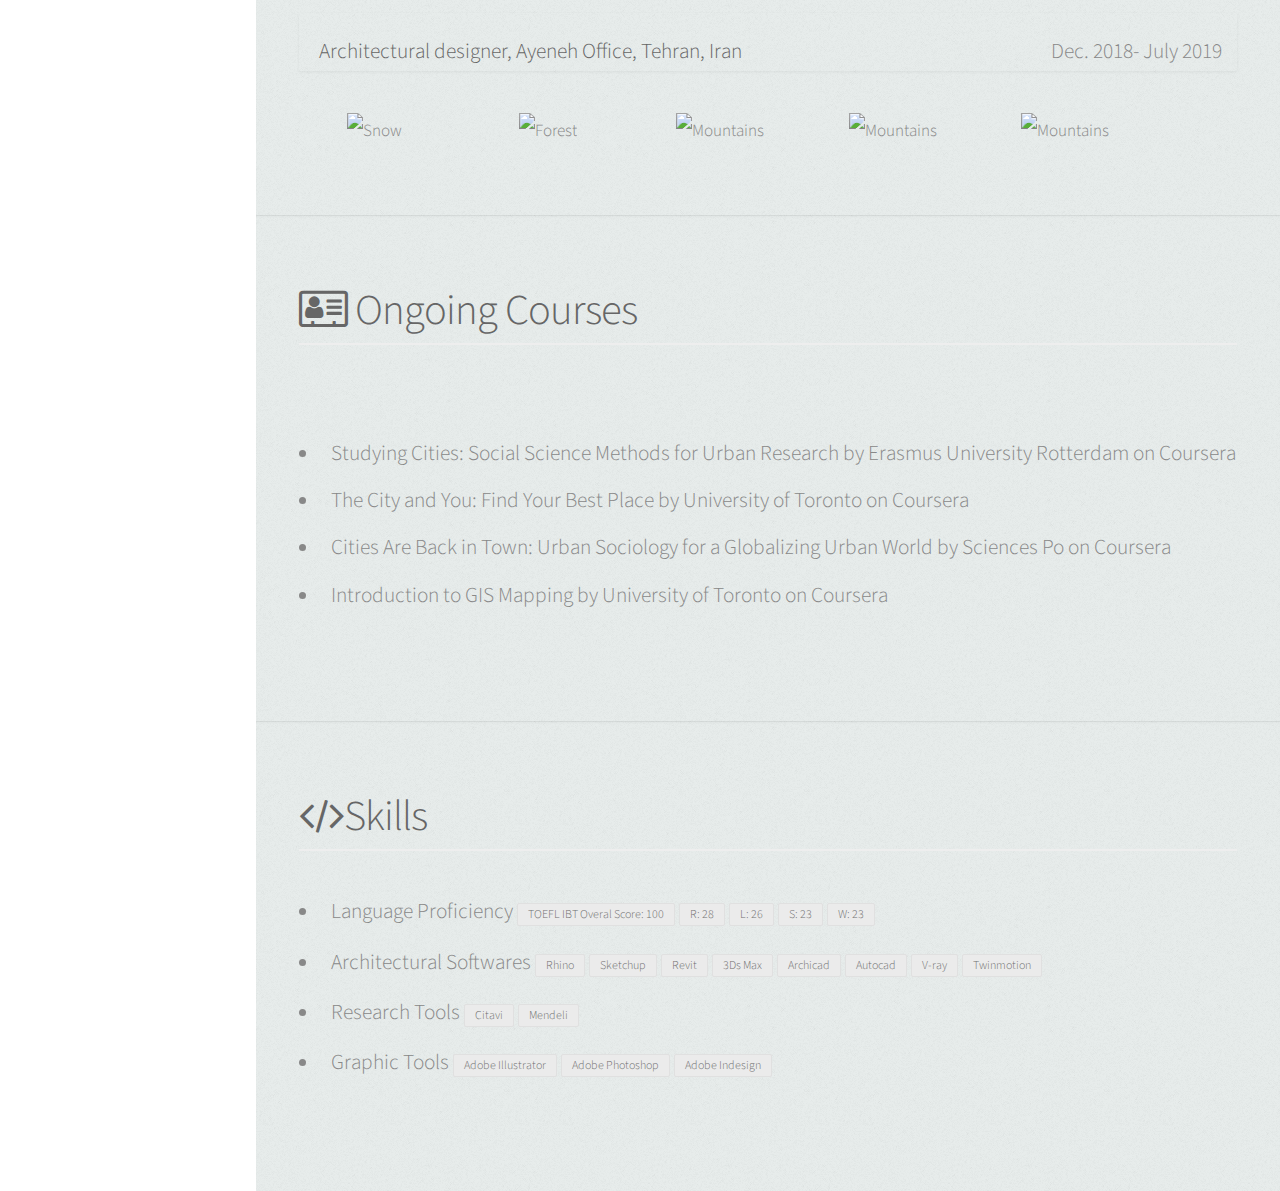
==== commit 2eea22ac: "fixed" ====
--- a/index.html
+++ b/index.html
@@ -82,6 +82,11 @@
 								<li><a href="#work" id="work-link"><span class="icon fa fa-briefcase">Work</span></a></li>
 								<li><a href="#courses" id="certificates-link"><span class="icon fa fa-vcard-o">Courses</span></a></li>
 								<li><a href="#skills" id="skills-link"><span class="icon fa fa-code">Skills</span></a></li>
+								<br>
+								<br>
+								<div style="text-align: center"> 
+									<a href=projects.html class="button1 bouncy"><span class="icon  fa-codepen"> Selected Projects</a>
+								</div>
 								
 							</ul>
 						</nav>
@@ -116,7 +121,7 @@
 						</header>
 						<footer>
 							<div style="text-align: center"> 
-								<a href=projects.html class="button1 bouncy"><span class="icon fa-code-fork"> Select Projects</a>
+								<a href=projects.html class="button1 bouncy"><span class="icon  fa-codepen"> Selected Projects</a>
 							</div>
 							
 						</footer>
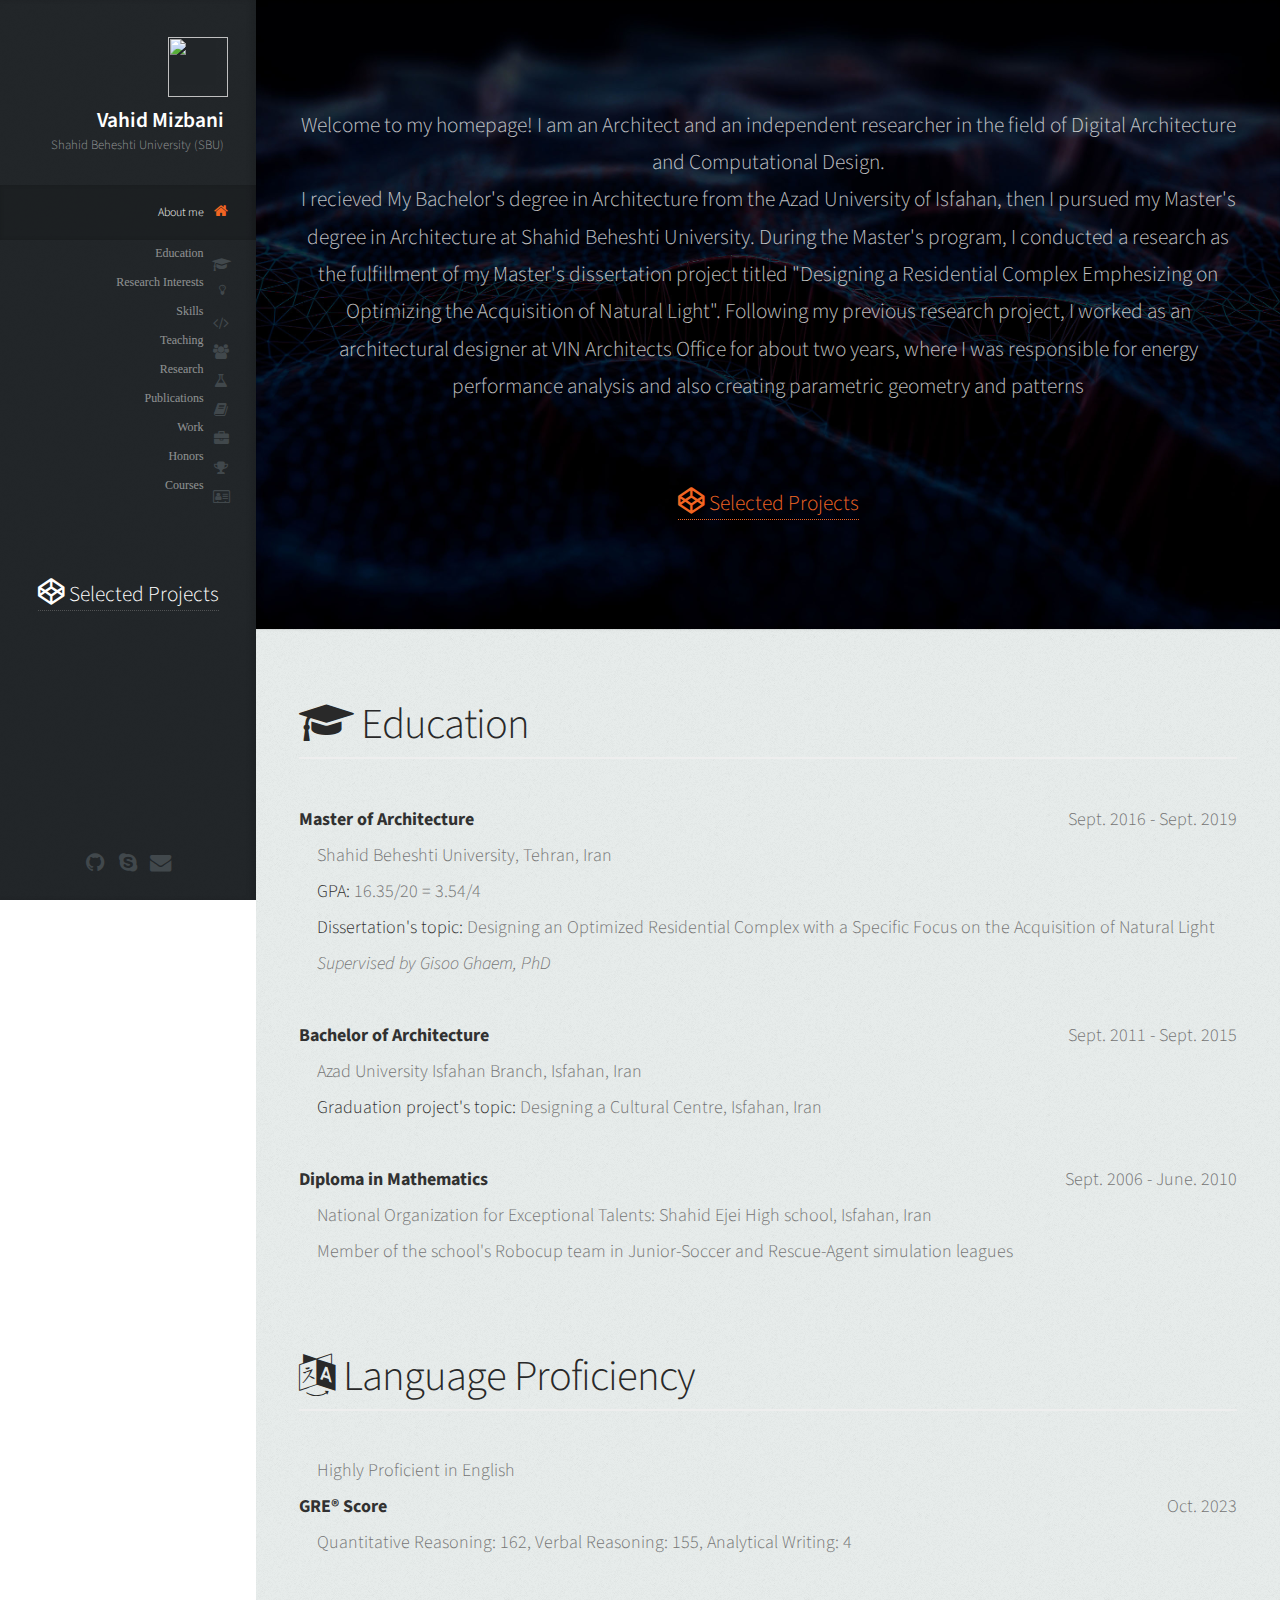
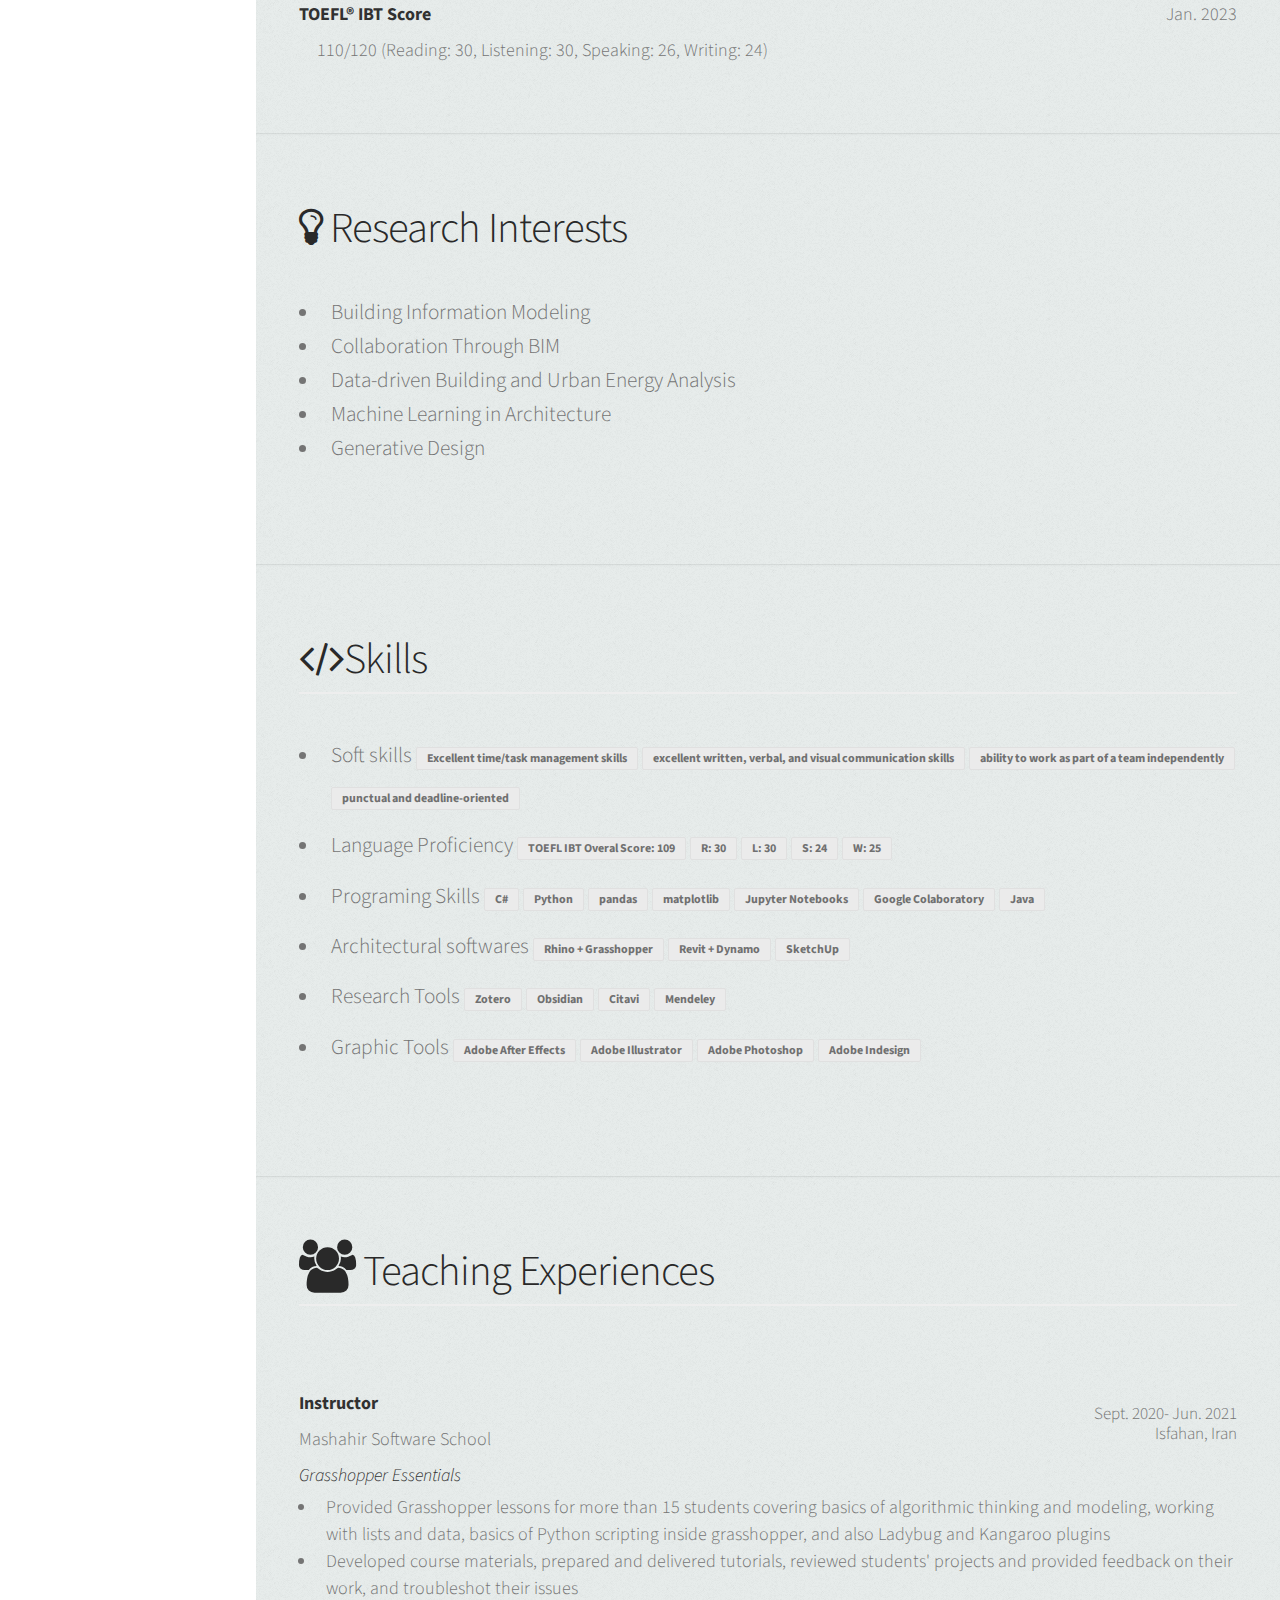
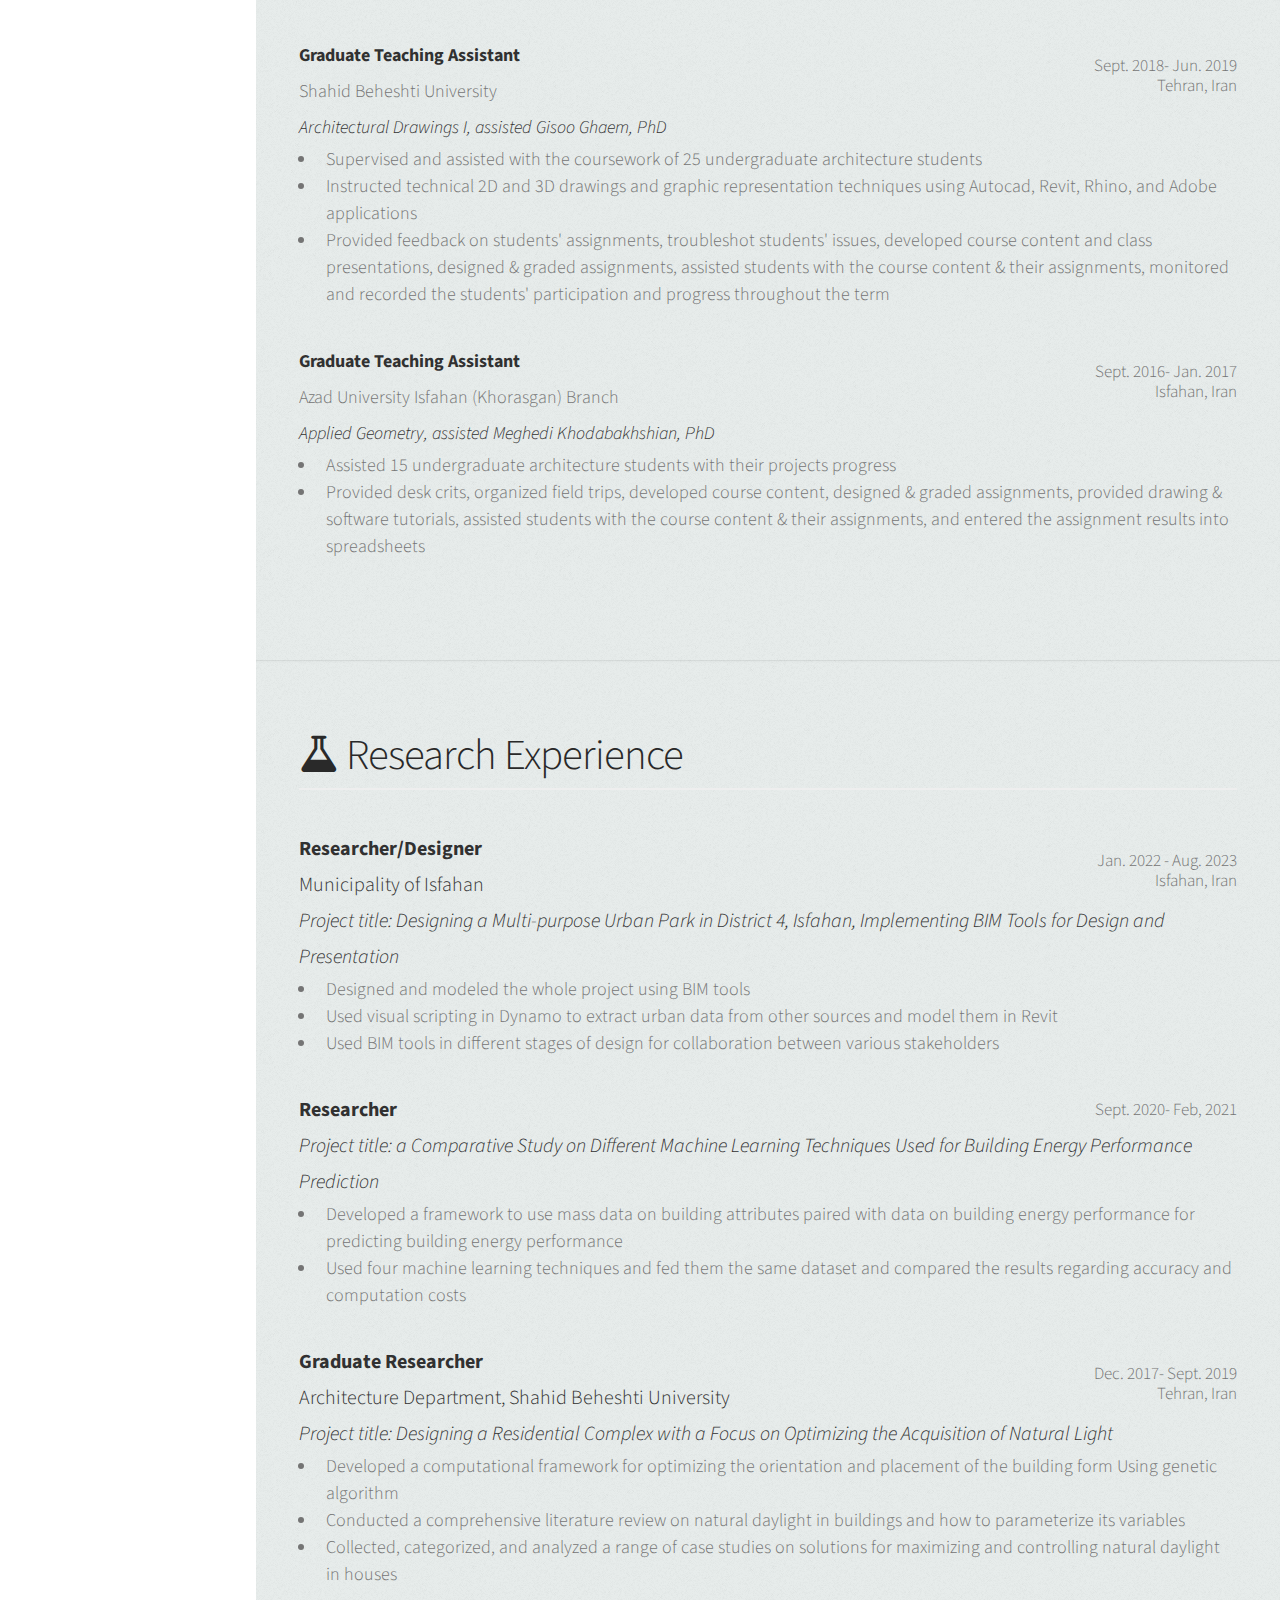
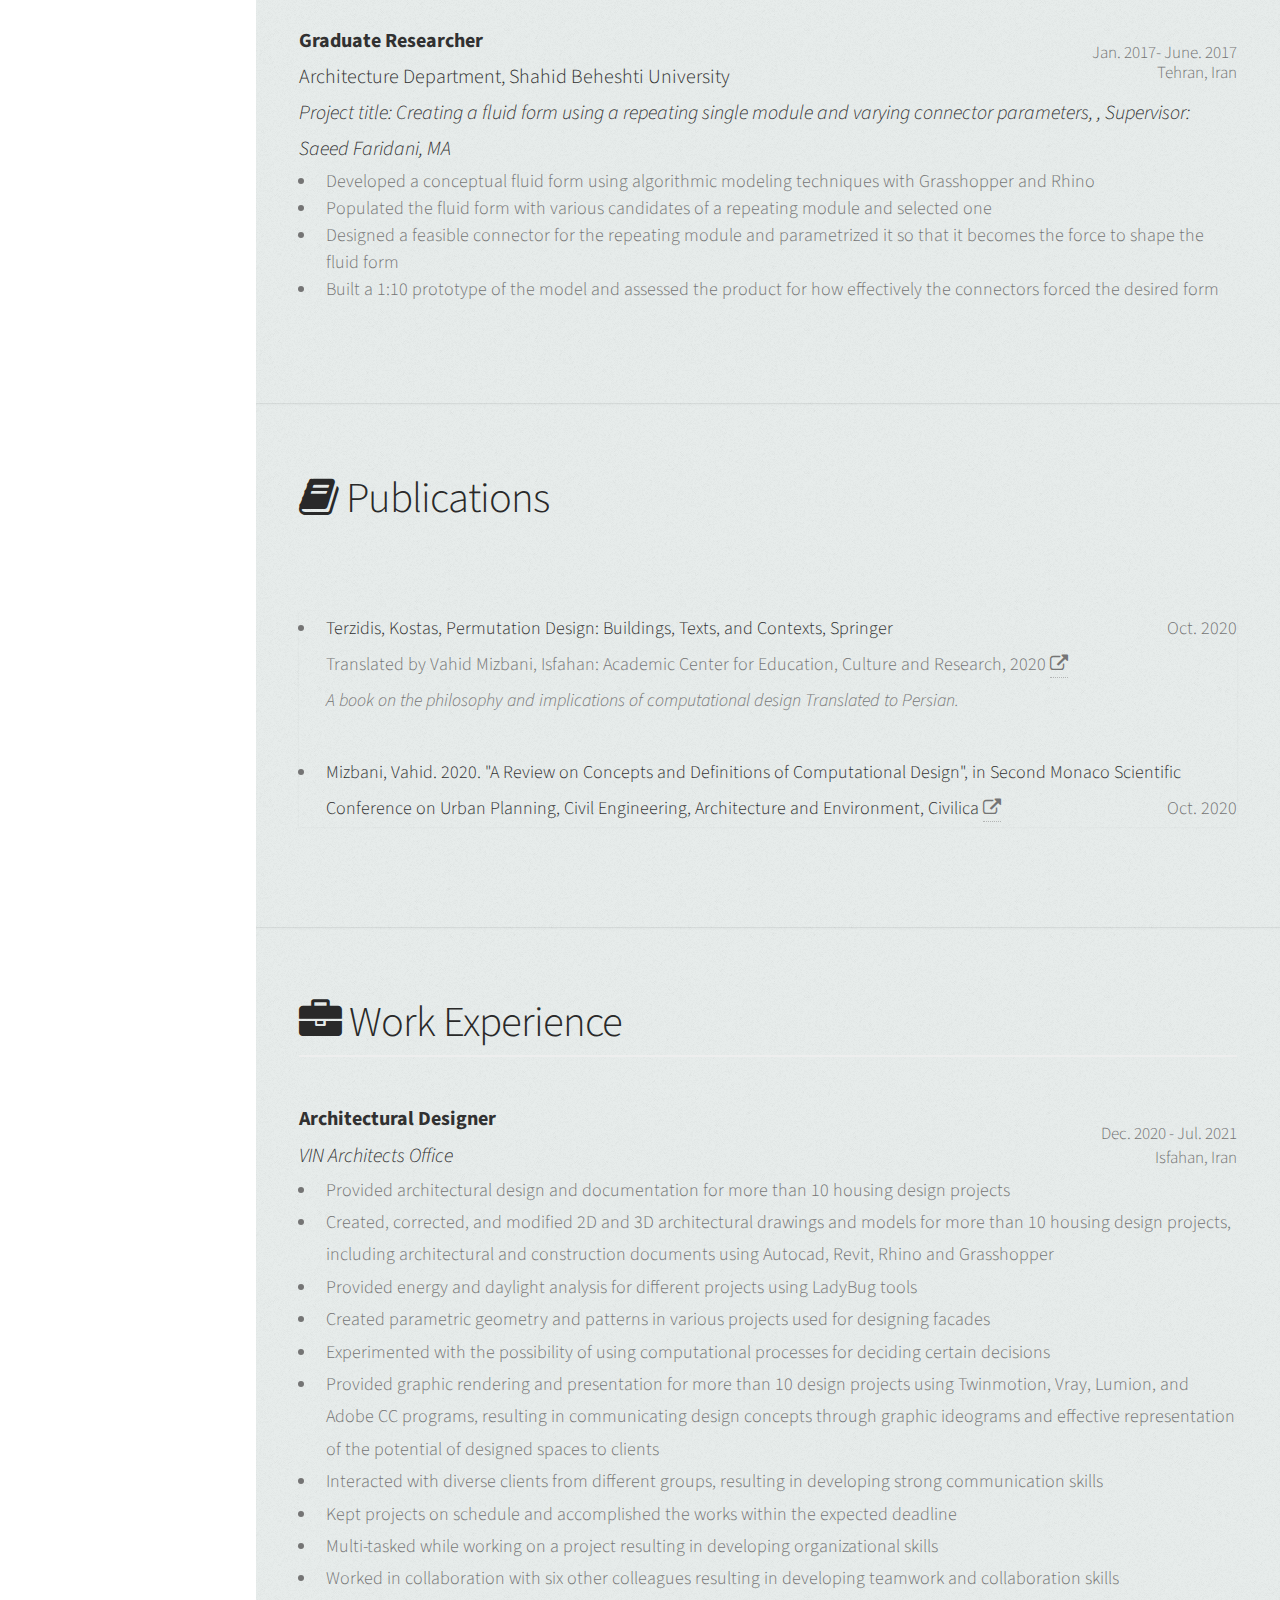
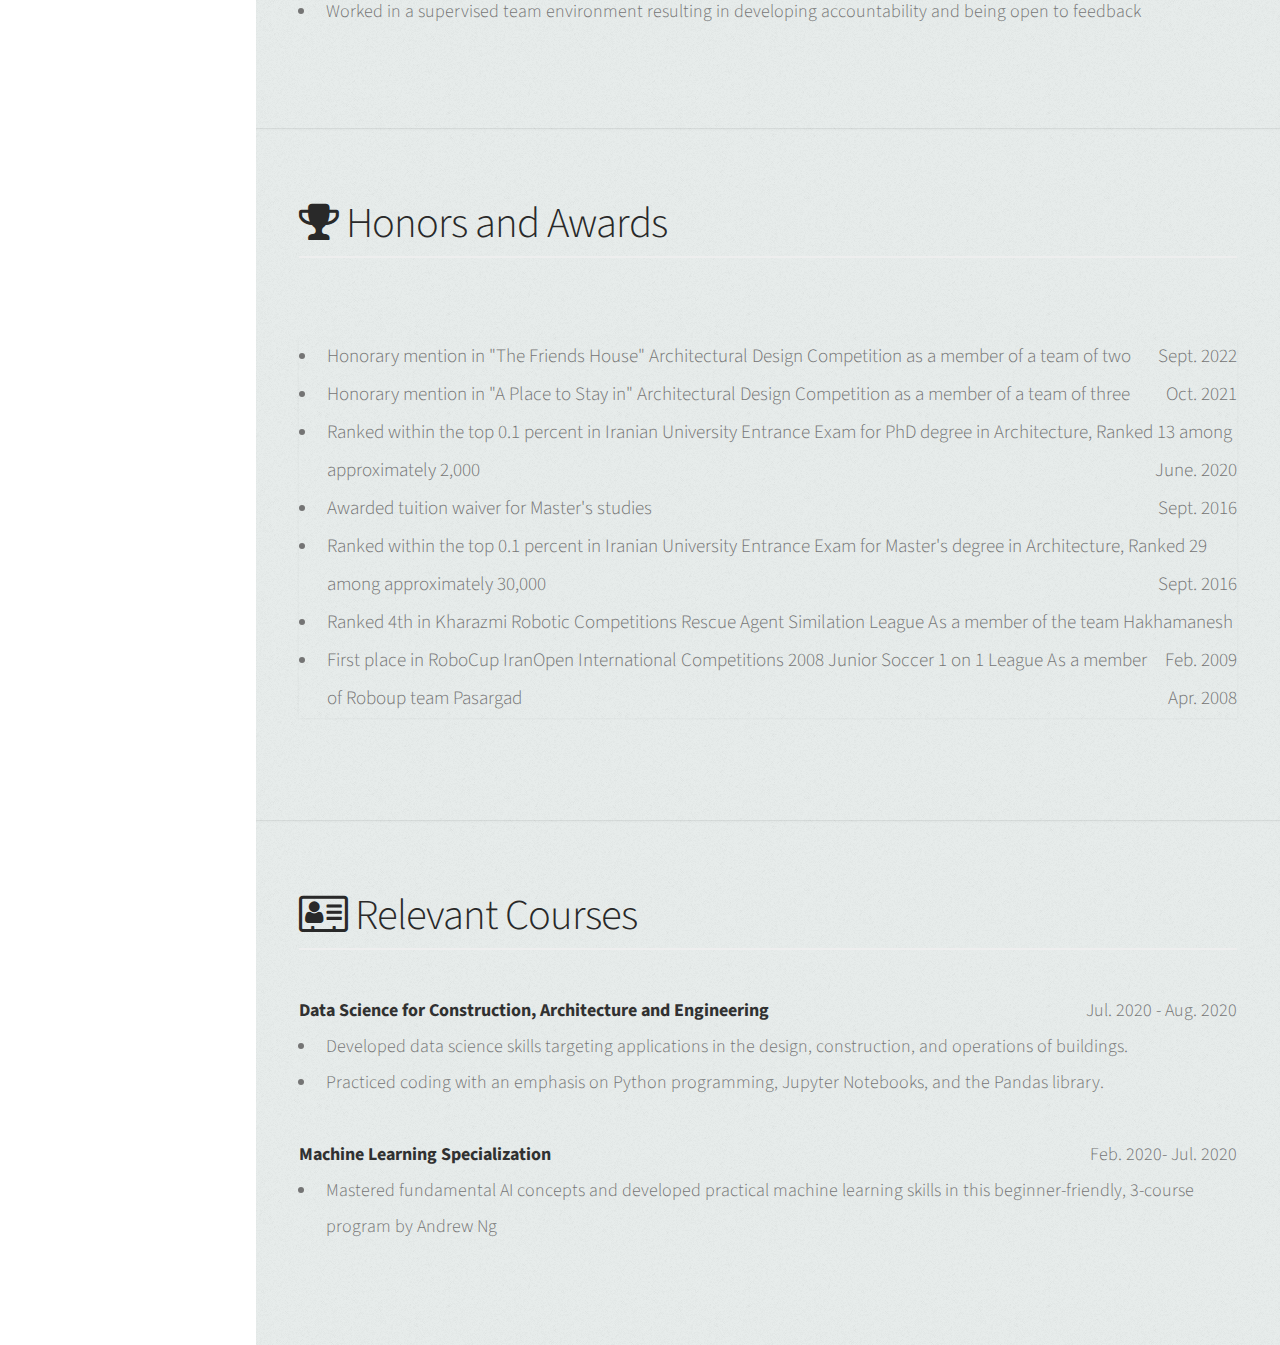
==== commit ab2b1b7d: "Content fix" ====
--- a/index.html
+++ b/index.html
@@ -72,16 +72,16 @@
 							<ul>
 								<li><a href="#top" id="top-link"><span class="icon fa-home">About me</span></a></li>
 								<li><a href="#education" id="education-link"><span class="icon fa fa-graduation-cap">Education</span></a></li>
-								<li><a href="#research" id="research-link"><span class="icon fa fa-flask">Research</span></a></li>
-								
 								<li><a href="#researchi" id="researchi-link"><span class="fa fa-lightbulb-o" aria-hidden="true">Research Interests</span></a></li>
-								
-								<li><a href="#publication" id="publication-link"><span class="icon fa fa-file-pdf-o">Publications</span></a></li>
+								<li><a href="#skills" id="skills-link"><span class="icon fa fa-code">Skills</span></a></li>
 								<li><a href="#teaching" id="teaching-link"><span class="icon fa fa-group">Teaching</span></a></li>
-								<li><a href="#honors" id="honors-link"><span class="icon fa fa-trophy">Honors</span></a></li>
+								
+								<li><a href="#research" id="research-link"><span class="icon fa fa-flask">Research</span></a></li>								
+								<li><a href="#publication" id="publication-link"><span class="icon fa fa-book">Publications</span></a></li>
 								<li><a href="#work" id="work-link"><span class="icon fa fa-briefcase">Work</span></a></li>
+								<li><a href="#honors" id="honors-link"><span class="icon fa fa-trophy">Honors</span></a></li>								
 								<li><a href="#courses" id="certificates-link"><span class="icon fa fa-vcard-o">Courses</span></a></li>
-								<li><a href="#skills" id="skills-link"><span class="icon fa fa-code">Skills</span></a></li>
+								
 								<br>
 								<br>
 								<div style="text-align: center"> 
@@ -103,246 +103,455 @@
 
 			</div>
 <!--  ------------------------------------------------------------------------------------------------------------ -->
-		<!-- Main -->
-			<div id="main">
-				<!-- Intro -->
-					<section id="top" class="one dark cover">
-						<div class="container">
-						<header>
-						Welcome to my homepage! I am an Architect and an independent researcher in the field of Digital Architecture and Computational Design.<br>
-						I recieved My Bachelor's degree in Architecture from the Azad University of Isfahan, then I pursued my Master's degree in Architecture at Shahid Beheshti University.
-						During the Master's program, I conducted a research as the fulfillment of my Master's dissertation project titled "Designing a Residential Complex Emphesizing on Optimizing
-						the Acquisition of Natural Light". Following my previous research project, I worked as an architectural designer at VIN Architects Office for about two years, where I was responsible for 
-						 energy performance analysis and also creating parametric geometry and patterns <br>
-						<br>
-						
-						
-						
-						</header>
-						<footer>
-							<div style="text-align: center"> 
-								<a href=projects.html class="button1 bouncy"><span class="icon  fa-codepen"> Selected Projects</a>
-							</div>
-							
-						</footer>
-						</div>
-					</section>
-<!--  ------------------------------------------------------------------------------------------------------------ -->
+				<!-- Main -->
+					<div id="main">
+						<!-- Intro -->
+							<section id="top" class="one dark cover">
+								<div class="container">
+								<header>
+								Welcome to my homepage! I am an Architect and an independent researcher in the field of Digital Architecture and Computational Design.<br>
+								I recieved My Bachelor's degree in Architecture from the Azad University of Isfahan, then I pursued my Master's degree in Architecture at Shahid Beheshti University.
+								During the Master's program, I conducted a research as the fulfillment of my Master's dissertation project titled "Designing a Residential Complex Emphesizing on Optimizing
+								the Acquisition of Natural Light". Following my previous research project, I worked as an architectural designer at VIN Architects Office for about two years, where I was responsible for 
+								energy performance analysis and also creating parametric geometry and patterns <br>
+								<br>
+								
+								
+								
+								</header>
+								<footer>
+									<div style="text-align: center"> 
+										<a href=projects.html class="button1 bouncy"><span class="icon  fa-codepen"> Selected Projects</a>
+									</div>
+									
+								</footer>
+								</div>
+							</section>
+				<!--  ------------------------------------------------------------------------------------------------------------ -->
 				<!-- Education -->
 					<section id="education" class="four" >
 					<div class="container" align="left">
 					<header class="major" style="border-bottom: solid #eeeeee 2px;">
 							<h2 style="padding: 0px; margin: 0px;"><i class="fa fa-graduation-cap"></i> Education</h2>
 							</header>
-							<div class="body" align="left">
+							<div class="body" align="left" style="font-size:18px; line-height: 2;">
 							
 									
-									<strong >        M.A. in Architecture</strong>
+									<strong style="font-weight: bold"> Master of Architecture</strong>
 										<div class="pull-right text-small">
 											Sept. 2016 - Sept. 2019
 										</div>
 										<div class="text">
 											&emsp;Shahid Beheshti University, Tehran, Iran<br>
-											&emsp;<b>Master's dissertation:</b> Designing a Residential Complex Emphesizing on Optimizing the Acquisition of Natural Light<br>
-											&emsp;<b>Supervisors:</b> Dr. Gisoo Ghaem <br>
-											&emsp;<b>GPA:</b> 16.35/20  = 3.2/4
-										</div>
-									<br>
-									<strong >        B.A. in Architecture</strong>
+											
+											&emsp;<b>GPA:</b> 16.35/20  = 3.54/4<br>
+											&emsp;<b>Dissertation's topic:</b> Designing an Optimized Residential Complex with a Specific Focus on the Acquisition of Natural Light
+											<br>
+											&emsp;<em>Supervised by Gisoo Ghaem, PhD</em> <br>
+										</div>
+									<br>
+									<strong style="font-weight: bold" > Bachelor of Architecture</strong>
 										<div class="pull-right text-small">
 											Sept. 2011 - Sept. 2015
 										</div>
 										<div class="text">
-											&emsp;The Azad University Isfahan Branch, Isfahan, Iran<br>
-											&emsp;<b>Final project:</b> Designing House of Culture, Isfahan, Iran<br>
+											&emsp;Azad University Isfahan Branch, Isfahan, Iran<br>
+											&emsp;<b>Graduation project's topic:</b> Designing a Cultural Centre, Isfahan, Iran<br>
 											
-											&emsp;<b>GPA:</b> 14.67/20  = 2.9/4
-										</div>
-									<br>
-										<strong >        Diploma in Mathmatics</strong>
+											
+										</div>
+									<br>
+										<strong style="font-weight: bold" >Diploma in Mathematics</strong>
 										<div class="pull-right text-small">
 											Sept. 2006 - June. 2010
 										</div>
 										<div class="text">
-											&emsp;National Organization for Exeptional Talents: Shahid Ejei High school, Isfahan, Iran<br>
+											&emsp;National Organization for Exceptional Talents: Shahid Ejei High school, Isfahan, Iran<br>
+											&emsp;Member of the school's Robocup team in Junior-Soccer and Rescue-Agent simulation leagues<br>
 											
 										</div>
-								
+							</div>
+					</div>
+						
+					<br>
+					<br>
+					<div class="container" align="left">
+						<header class="major" style="border-bottom: solid #eeeeee 2px;">
+								<h2 style="padding: 0px; margin: 0px;"><i class="fa fa-language"></i> Language Proficiency</h2>
+								</header>
+								<div class="body" align="left" style="font-size:18px; line-height: 2;">
+										<div class="text">
+											&emsp;Highly Proficient in English <br>
+										
+										</div>
+									
+										<strong style="font-weight: bold"> GRE® Score</strong>
+											<div class="pull-right text-small">
+												Oct. 2023
+											</div>
+											<div class="text">
+												&emsp;Quantitative Reasoning: 162, Verbal Reasoning: 155, Analytical Writing: 4<br>
+												
+											</div>
+										<br>
+										<strong style="font-weight: bold" > TOEFL® IBT Score</strong>
+											<div class="pull-right text-small">
+												Jan. 2023
+											</div>
+											<div class="text">
+												&emsp;110/120 (Reading: 30, Listening: 30, Speaking: 26, Writing: 24) <br>
+												
+											</div>
+										
+								</div>
+						</div>
+
+
+
+
+
+
+
+
 					</section>
-  <!--------------- ------------------------- - - - ----------------------------------------->
+
+				<!--  ------------------------------------------------------------------------------------------------------------ -->
+ 				<!-- Research Interests -->
+				 <section id="researchi" class="four">
+					<div class="container" align="left">
+						<div class="elem">
+							<header class="major" style="border-bottom: none">
+								<h2 style="padding: 0px; margin: 0px;"><i class="fa fa-lightbulb-o"></i> Research Interests</h2>
+							</header>
+							<div class="body" style="font-size: 22 ;line-height: 0.8;">
+								<div class="text">
+									<ul class="circle">
+											
+									<li>Building Information Modeling</li>
+									<br>
+									<li>Collaboration Through BIM</li>
+									<br>
+									<li>Data-driven Building and Urban Energy Analysis</li>
+									<br>
+									<li>Machine Learning in Architecture</li>
+									<br>
+									<li>Generative Design </li>
+									
+									</ul>
+								</div>
+							</div>
+						</div>
+					</div>
+				</section>  
+
+				<!-- ------------------------------------------------------------------------------------------------------------- -->
+				<!-- Skills -->
+				<section id="skills" class="four">
+					<div class="container" align="left">
+					<div class="body">
+					<div class="elem">
+					<header class="major" style="border-bottom: solid #eeeeee 2px;">
+						<h2 style="padding: 0px; margin: 0px;"><i class="fa fa-code"></i>Skills</h2>
+					</header>
+						<ul>
+							
+							<li style="margin: 10px 0px;">Soft skills
+								<span class="skillwraper" style="font-weight: bold">Excellent time/task management skills</span>
+								<span class="skillwraper"style="font-weight: bold">excellent written, verbal, and visual communication skills</span>
+								<span class="skillwraper"style="font-weight: bold">ability to work as part of a team independently</span>
+								<span class="skillwraper"style="font-weight: bold"> punctual and deadline-oriented</span>
+							</li>	
+
+							<li style="margin: 10px 0px;">Language Proficiency
+								<span class="skillwraper" style="font-weight: bold">TOEFL IBT Overal Score: 109</span>
+								<span class="skillwraper"style="font-weight: bold">R: 30</span>
+								<span class="skillwraper"style="font-weight: bold">L: 30</span>
+								<span class="skillwraper"style="font-weight: bold">S: 24</span>
+								<span class="skillwraper"style="font-weight: bold">W: 25</span>
+							</li>	
+							<li style="margin: 10px 0px;">Programing Skills
+								
+								<span class="skillwraper"style="font-weight: bold">C#</span>
+								<span class="skillwraper"style="font-weight: bold">Python</span>
+								<span class="skillwraper"style="font-weight: bold">pandas</span>
+								<span class="skillwraper"style="font-weight: bold">matplotlib</span>
+								<span class="skillwraper"style="font-weight: bold">Jupyter Notebooks</span>
+								<span class="skillwraper"style="font-weight: bold">Google Colaboratory</span>
+								<span class="skillwraper"style="font-weight: bold">Java</span>							
+							</li>
+
+							<li style="margin: 10px 0px;">Architectural softwares
+								<span class="skillwraper"style="font-weight: bold">Rhino + Grasshopper</span>
+								<span class="skillwraper"style="font-weight: bold">Revit + Dynamo</span>
+								<span class="skillwraper"style="font-weight: bold">SketchUp</span>
+								
+							</li>
+
+							<li style="margin: 10px 0px;">Research Tools
+								<span class="skillwraper"style="font-weight: bold">Zotero</span>
+								<span class="skillwraper"style="font-weight: bold">Obsidian</span>
+								<span class="skillwraper"style="font-weight: bold">Citavi</span>
+								<span class="skillwraper"style="font-weight: bold">Mendeley</span>
+								
+							</li>
+
+							<li style="margin: 10px 0px;">Graphic Tools
+								<span class="skillwraper"style="font-weight: bold">Adobe After Effects</span>
+								<span class="skillwraper"style="font-weight: bold">Adobe Illustrator</span>
+								<span class="skillwraper"style="font-weight: bold">Adobe Photoshop</span>
+								<span class="skillwraper"style="font-weight: bold">Adobe Indesign</span>
+							
+							</li>
+
+						</ul>
+					</div>
+					</div>
+					</div>
+				</section>
+
+
+
+
+  				<!--------------- ------------------------- - - - ----------------------------------------->
+				<!-- Teaching Experience -->
+				<section id="teaching" class="four">
+					<div class="container" align="left">
+					<div class="elem">
+						<header class="major" style="border-bottom: solid #eeeeee 2px;">
+							<h2 style="padding: 0px; margin: 0px;"><i class="icon fa fa-group"></i> Teaching Experiences</h2>
+						</header>
+						<br>
+						<div class="body" style="font-size:18px; line-height: 2;">
+							<div class="body" align="left" >
+								<div class="pull-right text-small" style="line-height: 110%;">
+									<br>									
+									<div class="pull-right text-small" style="font-size:17px">Sept. 2020- Jun. 2021</div>
+									<br>
+									<div class="pull-right text-small" style="font-size:17px" >Isfahan, Iran </div>
+								</div>
+								<strong style="font-size:18px;font-weight: bold">Instructor</strong><br>Mashahir Software School<br>
+								
+								<strong style="font-size:18px; font-style: italic; line-height: 2;" >Grasshopper Essentials</strong>
+								<br>
+								
+								<ul class="circle" style="line-height:1.5">
+									<li>Provided Grasshopper lessons for more than 15 students covering basics of algorithmic thinking and modeling,
+										 working with lists and data, basics of Python scripting inside grasshopper,
+										  and also Ladybug and Kangaroo plugins</li>
+									<li>Developed course materials, prepared and delivered tutorials, reviewed students' projects and provided feedback on their work,
+										 and troubleshot their issues</li>									
+								</ul>
+							</div>
+							<!---------------------------------------------------------->
+							<div class="body" align="left">
+								<div class="pull-right text-small" style="line-height: 110%;">
+									<br>									
+									<div class="pull-right text-small" style="font-size:17px">Sept. 2018- Jun. 2019</div>
+									<br>
+									<div class="pull-right text-small" style="font-size:17px" >Tehran, Iran </div>
+								</div>
+								<strong style="font-size:18px;font-weight: bold">Graduate Teaching Assistant</strong><br>Shahid Beheshti University<br>
+								<strong style="font-size:18px; font-style: italic; line-height: 2;" >Architectural Drawings I,  assisted Gisoo Ghaem, PhD</strong>
+								<br>
+								<ul class="circle" style="line-height:1.5">
+									<li>Supervised and assisted with the coursework of 25 undergraduate architecture students</li>
+									<li>Instructed technical 2D and 3D drawings and graphic representation techniques using Autocad, Revit, Rhino, and Adobe applications</li>									
+									<li>Provided feedback on students' assignments, troubleshot students' issues, developed course content and class presentations, designed & graded assignments,
+										 assisted students with the course content & their assignments, monitored and recorded the students' participation and progress throughout the term</li>
+								</ul>
+							</div>
+							<!---------------------------------------------------------->
+							<div class="body" align="left">
+								<div class="pull-right text-small" style="line-height: 110%;">
+									<br>									
+									<div class="pull-right text-small" style="font-size:17px">Sept. 2016- Jan. 2017</div>
+									<br>
+									<div class="pull-right text-small" style="font-size:17px" >Isfahan, Iran </div>
+								</div>
+								<strong style="font-size:18px;font-weight: bold">Graduate Teaching Assistant</strong><br>Azad University Isfahan (Khorasgan) Branch<br>
+								<strong style="font-size:18px; font-style: italic; line-height: 2;" >Applied Geometry, assisted Meghedi Khodabakhshian, PhD</strong>
+								<br>
+								<ul class="circle" style="line-height:1.5 ;">
+									<li>Assisted 15 undergraduate architecture students with their projects progress</li>
+									<li>Provided desk crits, organized field trips, developed course content, designed & graded assignments,
+										 provided drawing & software tutorials, assisted students with the course content & their assignments, and entered the assignment results into spreadsheets</li>									
+								</ul>
+							</div>
+						</div>
+					</div>
+					</div>
+				</section> 
+				
+				<!-- ------------------------------------------------------------------------------------------------------------- -->
  				<!-- Research -->
 					<section id="research" class="four">
 						<div class="container" align="left">
-						 <div class="elem">
-							<header class="major" style="border-bottom: solid #eeeeee 2px;">
-								<h2 style="padding: 0px; margin: 0px;"><i class="fa fa-flask"></i> Research Experience</h2>
-							</header>
-							<br>
-							<div class="body">
-								<div class="item">
-									<div class="row">
-										<div style="float:left;">	
+							<div class="elem">
+								<header class="major" style="border-bottom: solid #eeeeee 2px;">
+									<h2 style="padding: 0px; margin: 0px;"><i class="fa fa-flask"></i> Research Experience</h2>
+								</header>
+								<div class="body" style="font-size:18px; line-height: 2;">
+									<div class="body" align="left" >
+										<div class="pull-right text-small" style="line-height: 110%;">
+											<br>									
+											<div class="pull-right text-small" style="font-size:17px">Jan. 2022 - Aug. 2023</div>
+											<br>
+											<div class="pull-right text-small" style="font-size:17px" >Isfahan, Iran </div>
+										</div>
+										<strong style="font-size:20px;line-height: 1.7;font-weight: bold "> Researcher/Designer</strong><br>
+										<strong style="font-size:20px;line-height: 1.7; "> Municipality of Isfahan</strong><br>
+										<strong style="font-size:20px; font-style: italic; line-height: 1.7;" >Project title: Designing a Multi-purpose Urban Park in District 4, Isfahan, Implementing BIM Tools for Design and Presentation</strong>
+										<br>
+										
+										<ul class="circle" style="line-height:1.5 ;">
+											<li>Designed and modeled the whole project using BIM tools</li>
+											<li>Used visual scripting in Dynamo to extract urban data from other sources and model them in Revit</li>
+											<li>Used BIM tools in different stages of design for collaboration between various stakeholders</li>									
+										</ul>
 									</div>
-									<br>
+									<!---------------------------------------------------------->
+									<div class="body" align="left" >									
+											<div class="pull-right text-small" style="font-size:17px">Sept. 2020- Feb, 2021</div>
+										<strong style="font-size:20px;line-height: 1.7;font-weight: bold "> Researcher</strong><br>
+										<strong style="font-size:20px; font-style: italic; line-height: 1.7;" >
+											Project title: a Comparative Study on Different Machine Learning Techniques Used for Building Energy Performance Prediction
+										</strong>
+										<br>
 										
-									<div class="text">
-									<ul class="circle">
-									<li>Participatory Interventions in the Context of Informal Settlements,<br> Research Assistant at Urban Regeneration Corporation of Iran <br>
-									<div class="pull-right" style="margin-right: 15px;">
-										<div class="text-small">Oct. 2020 - Present</div>
+										<ul class="circle" style="line-height:1.5 ;">
+											<li>Developed a framework to use mass data on building attributes
+												 paired with data on building energy performance for predicting building energy performance</li>
+											<li>Used four machine learning techniques and fed them the same dataset
+												 and compared the results regarding accuracy and computation costs</li>									
+										</ul>
 									</div>
-									</li>
-									
-									<br>
-									<li>Urban Micro-objects,<br> Research Assistant at Tehran Urban Innovation Center (TUIC) <br>
-									<div class="pull-right" style="margin-right: 15px;">
-										<div class="text-small">Sept. 2020 - Present</div>
+									<!---------------------------------------------------------->
+									<div class="body" align="left" >
+										<div class="pull-right text-small" style="line-height: 110%;">
+											<br>									
+											<div class="pull-right text-small" style="font-size:17px">Dec. 2017- Sept. 2019</div>
+											<br>
+											<div class="pull-right text-small" style="font-size:17px" >Tehran, Iran </div>
+										</div>
+										<strong style="font-size:20px;line-height: 1.7;font-weight: bold "> Graduate Researcher</strong><br>
+										<strong style="font-size:20px;line-height: 1.7; "> Architecture Department, Shahid Beheshti University</strong><br>
+										<strong style="font-size:20px; font-style: italic; line-height: 1.7;" >
+											Project title:  Designing a Residential Complex with a Focus on Optimizing the Acquisition of Natural Light
+										</strong>
+										<br>
+										
+										<ul class="circle" style="line-height:1.5 ;">
+											<li>Developed a computational framework for optimizing the orientation and placement of the building form
+												 Using genetic algorithm</li>
+											<li>Conducted a comprehensive literature review on natural daylight in buildings and how to parameterize its variables</li>	
+											<li>Collected, categorized, and analyzed a range of case studies on solutions for maximizing and controlling natural daylight in houses</li>								
+										</ul>
 									</div>
-									</li>
-									<br>
-									<li>The Role of Architects in Informal Settlements-Claiming the Right to the City, Springer's Urban Book Sries,<br> Lead Author in collaboration with Dr. Seyed Hossein Iradj Moeini <br>
-									<div class="pull-right" style="margin-right: 15px;">
-										<div class="text-small">Nov. 2019 – Present</div>
+									<!---------------------------------------------------------->
+									<div class="body" align="left" >
+										<div class="pull-right text-small" style="line-height: 110%;">
+											<br>									
+											<div class="pull-right text-small" style="font-size:17px">Jan. 2017- June. 2017</div>
+											<br>
+											<div class="pull-right text-small" style="font-size:17px" >Tehran, Iran </div>
+										</div>
+										<strong style="font-size:20px;line-height: 1.7;font-weight: bold "> Graduate Researcher</strong><br>
+										<strong style="font-size:20px;line-height: 1.7; "> Architecture Department, Shahid Beheshti University</strong><br>
+										<strong style="font-size:20px; font-style: italic; line-height: 1.7;" >
+											Project title: Creating a fluid form using a repeating single module and varying connector parameters, , Supervisor: Saeed Faridani, MA
+										</strong>
+										<br>
+										
+										<ul class="circle" style="line-height:1.5 ;">
+											<li>Developed a conceptual fluid form using algorithmic modeling techniques with Grasshopper and Rhino</li>
+											<li>Populated the fluid form with various candidates of a repeating module and selected one</li>
+											<li>Designed a feasible connector for the repeating module and parametrized it so that it becomes the force to shape the fluid form</li>									
+											<li>Built a 1:10 prototype of the model and assessed the product for how effectively the connectors forced the desired form</li>
+										</ul>
 									</div>
-									</li>
-									
-									<br>
-									
-									<li>the Right to the City; A Rethinking of the Role of Architects in Processes of Improving Informal Settlements,<br> personal master's dissertation project supervised by Dr. Seyed Hossein Iradj Moeini, Pante-a Hakimian <br>
-									<div class="pull-right" style="margin-right: 15px;">
-                        				                <div class="text-small"> Dec. 2017-Sept. 2019</div>
-									</div>
-									</li>
-									<br>
-									
-									<li>Crime Prevention and the Built Environment; an Approach to create safe environment through Using SpaceSyntax Analysis,<br>
-									<div class="pull-right" style="margin-right: 15px;">
-										<div class="text-small">Oct. 2017- Dec. 2017</div>
-									</li>
-									</ul>
-									</div>
-								
-					</section>  
-<!--  ------------------------------------------------------------------------------------------------------------ -->
-											
-						
-  <!--------------- ------------------------- - - - ----------------------------------------->
- 				<!-- Research Interests -->
-					<section id="researchi" class="four">
-						<div class="container" align="left">
-						 <div class="elem">
-							<header class="major" style="border-bottom: none">
-								<h2 style="padding: 0px; margin: 0px;"><i class="fa fa-flask"></i> Research Interests</h2>
-							</header>
-							<br>
-							<div class="body">
-								<div class="item">
-									<div class="row">
-										<div style="float:left;">	
-									</div>
-									<br>
-										
-									<div class="text">
-									<ul class="circle">
-									<li>Social Equity and Architectural Practice</li>
-									
-									<br>
-									<li>Community Engagement and Architectural Practice</li>
-									
-									<br>
-									<li>Housing for Marginalized and Vulnerable Groups</li>
-									
-									<br>
-									<li>the Right to the City and Active Citizenship</li>
-									
-									<br>
-									
-									<li>Urban Acupuncture</li>
-									<br>
-									
-									<li>Tactical Urbanism</li>
-									<br>
-										
-									<li>Henri Lefebvre's Theory of Space</li>
-									</ul>
-									</div>
-								
-					</section>  
-<!--  ------------------------------------------------------------------------------------------------------------ -->									
-									
-
+								</div>
+							</div>
+						 </div>														
+					</section>   
+				<!--  ------------------------------------------------------------------------------------------------------------ -->									
 				<!-- Publications -->
 					<section id="publication" class="four">
 						<div class="container" align="left">
-						 <div class="elem">
-							<header class="major" style="border-bottom: none;">
-							<h2 style="padding: 0px; margin: 0px;"><i class="fa fa-file-pdf-o"></i> Publications</h2>
-							</header>
+							<div class="elem">
+								<header class="major" style="border-bottom: none;">
+								<h2 style="padding: 0px; margin: 0px;"><i class="fa fa-book"></i> Publications</h2>
+								</header>
+								<br>
+								<div class="body" style="font-size:18px; line-height: 2;">
+									<div class="item"  align="left">
+										<ul>
+											<li>
+												<strong >Terzidis, Kostas, Permutation Design: Buildings, Texts, and Contexts, Springer</strong> 
+												<div class="pull-right text-small">Oct. 2020</div>  
+												<br> Translated by Vahid Mizbani, Isfahan:  Academic Center for Education, Culture and Research, 2020
+												<a href="http://opac.nlai.ir/opac-prod/bibliographic/7388254"><i class="fa fa-external-link"></i></a> 
+												<br> <div style = "font-style: italic">A book on the philosophy and implications of computational design Translated to Persian.</div>
+											</li>
+											<br>
+											<li>
+												<strong >Mizbani, Vahid. 2020. "A Review on Concepts and Definitions of Computational Design",
+													 in Second Monaco Scientific Conference on Urban Planning, Civil Engineering, Architecture and Environment, Civilica </strong>
+												<a href="https://civilica.com/doc/1133209/"><i class="fa fa-external-link"></i></a> 
+												<div class="pull-right text-small">Oct. 2020</div>  
+												
+											</li>
+										</ul>
+									</div>
+								</div>		
+							</div>			
+						</div>	
+					</section>
+				<!-- ------------------------------------------------------------------------------------------------------------- -->
+				<!-- Work Experience -->
+				<section id="work" class="four">
+					<div class="container" align="left">
+						<header class="major" style="border-bottom: solid #eeeeee 2px;">
+						<h2 style="padding: 0px; margin: 0px;"><i class="fa fa-briefcase"></i> Work Experience</h2>
+						</header>
+						<div class="body" align="left" >									
+							<div class="pull-right text-small" style="line-height: 110%;">
+								<br>									
+								<div class="pull-right text-small" style="font-size:17px">Dec. 2020 - Jul. 2021</div>
+								<br>
+								<div class="pull-right text-small" style="font-size:17px" >Isfahan, Iran </div>
+							</div>
+							<strong style="font-size:20px;line-height: 1.7;font-weight: bold "> Architectural Designer</strong><br>
+							<strong style="font-size:20px; font-style: italic; line-height: 1.7;" >
+								VIN Architects Office
+							</strong>
 							<br>
-							<div class="body">
-								<div class="item"  align="left">
-								<ul>
-									<li><strong >The Role of Architects in Informal Settlements- Claiming the Right to the City, Springer <br> (under preparation, the book's proposal was accepted on Sept. 9, 2020.)
-									</strong> 
-												<div class="pull-right text-small"></div></li>
-									 
-										<div class="text">
-								
-										</div>
 							
-					</section>
-<!-- ------------------------------------------------------------------------------------------------------------- -->
-				<!-- Teaching Experience -->
-					<section id="teaching" class="four">
-						<div class="container" align="left">
-						 <div class="elem">
-							<header class="major" style="border-bottom: solid #eeeeee 2px;">
-								<h2 style="padding: 0px; margin: 0px;"><i class="icon fa fa-group"></i> Teaching Experiences</h2>
-							</header>
-							<br>
-							<div class="body">
-								<div class="item">
-									<div class="row">
-										<div style="float:left;">
-											<strong>Teaching Assistant, Shahid Beheshti University, Tehran, Iran.</strong>
-										</div>
-									</div>
-									<div class="text">
-									<ul class="circle">
-										<li>Design Studio I, assisted Dr. Azadeh Khaki Ghasr
-											<div class="pull-right" style="margin-right: 15px;"><div class="text-small">Sept. 2017-June 2018</div></div>
-										</li>
-										
-									</ul>
-									</div>
-								</div>
-								<!---------------------------------------------------------->
-								<div class="body" align="left">
-									<strong >Instructor, Architecture Specialized Academy</strong>
-										<div class="pull-right text-small">
-											Sept. 2016- June 2017
-										</div>
-									<ul class="circle">
-										<li>Architectural Drawing</li>
-										<li>Architectural Presentation Methods</li>
-										
-									</ul>
-								</div>
-								<!---------------------------------------------------------->
-								<div class="body" align="left">
-									<strong >Teaching Assistant, Art University of Isfahan</strong>
-										<div class="pull-right text-small">
-											Sept. 2016- Jan. 2017
-										</div>
-									<ul class="circle">
-										<li>Design Studio II, assisted Dr. Armin Bahramian</li>
-									</ul>
-								</div>
-							</div>
+							<ul class="circle" style="font-size:18px; line-height:1.8 ;">
+								<li>Provided architectural design and documentation for more than 10 housing design projects</li>
+								<li>Created, corrected, and modified 2D and 3D architectural drawings and models for more than 10 housing design projects,
+									 including architectural and construction documents using Autocad, Revit, Rhino and Grasshopper</li>
+								<li>Provided energy and daylight analysis for different projects using LadyBug tools</li>
+								<li>Created parametric geometry and patterns in various projects used for designing facades</li>
+								<li>Experimented with the possibility of using computational processes for deciding certain decisions</li>
+								<li>Provided graphic rendering and presentation for more than 10 design projects using Twinmotion, Vray, Lumion, and Adobe CC programs,
+									 resulting in communicating design concepts through graphic ideograms and effective representation of the potential of designed spaces to clients</li>
+								<li>Interacted with diverse clients from different groups, resulting in developing strong communication skills</li>
+								<li>Kept projects on schedule and accomplished the works within the expected deadline</li>
+								<li>Multi-tasked while working on a project resulting in developing organizational skills</li>
+								<li>Worked in collaboration with six other colleagues resulting in developing teamwork and collaboration skills</li>
+								<li>Worked in a supervised team environment resulting in developing accountability and being open to feedback</li>
+
+
+							</ul>
 						</div>
-						</div>
-					</section>  
-<!-- ------------------------------------------------------------------------------------------------------------- -->
+						
+						
+
+
+
+					</div>
+				</section>  
+				<!-- ------------------------------------------------------------------------------------------------------------- -->
 				<!-- Honors and Awards -->
 					<section id="honors" class="four">
 						<div class="container" align="left">
@@ -350,158 +559,70 @@
 							<h2 style="padding: 0px; margin: 0px;"><i class="fa fa-trophy"></i> Honors and Awards</h2>
 							</header>
 							<br>
-							<div class="body">
-								<ul class="text"  align="left">
-									
-										
-									<li><strong >Ranked top 5 percent during Master studies</strong>
-										<div class="pull-right text-small">Sept. 2019</div></li>
-									
-							
-									<li><strong >Awarded the honorary mention in Design for Kids architectural design competition</strong>
-										<div class="pull-right text-small">Apr. 2017</div></li>
-										
-									<li><strong >Ranked within the top 0.1 percent in Iranian University Entrance Exam for Master's Degree in Architecture, Ranked 25 among approximately 20,000</strong>
-										<div class="pull-right text-small">Sept. 2016</div></li>
-										
-									<li><strong >Ranked top 5 percent during Bachelor studies </strong>
-										<div class="pull-right text-small">Sept. 2015</div></li>	
-									
-								</ul>
-							</div>
+							<div class="body" style="font-size:19px; line-height: 2;">
+								<div class="item"  align="left">
+									<ul>
+										<li>
+											Honorary mention in "The Friends House" Architectural Design Competition as a member of a team of two
+											<div class="pull-right text-small">Sept. 2022</div>  
+										</li>
+										<li>
+											Honorary mention in "A Place to Stay in" Architectural Design Competition as a member of a team of three
+											<div class="pull-right text-small">Oct. 2021</div>  
+										</li>
+										<li>
+											Ranked within the top 0.1 percent in Iranian University Entrance Exam for PhD degree in Architecture, Ranked 13 among approximately 2,000
+											<div class="pull-right text-small">June. 2020
+												</div>  
+										</li>
+										<li>
+											Awarded tuition waiver for Master's studies
+											<div class="pull-right text-small">Sept. 2016</div>  
+										</li>
+										<li>
+											Ranked within the top 0.1 percent in Iranian University Entrance Exam for Master's degree in Architecture, Ranked 29 among approximately 30,000
+											<div class="pull-right text-small">Sept. 2016</div>  
+										</li>
+										<li>
+											Ranked 4th in Kharazmi Robotic Competitions Rescue Agent Similation League As a member of the team Hakhamanesh
+											<div class="pull-right text-small">Feb. 2009</div>  
+										</li>
+										<li>
+											First place in RoboCup IranOpen International Competitions 2008 Junior Soccer 1 on 1 League As a member of Roboup team Pasargad 
+											<div class="pull-right text-small">Apr. 2008</div>  
+										</li>
+									</ul>
+								</div>
+							</div>		
 						</div>
 					</section>
+				
 <!-- ------------------------------------------------------------------------------------------------------------- -->
-				<!-- Work Experience -->
-					<section id="work" class="four">
-						<div class="container" align="left">
-							<header class="major" style="border-bottom: solid #eeeeee 2px;">
-							<h2 style="padding: 0px; margin: 0px;"><i class="fa fa-briefcase"></i> Work Experience</h2>
-							</header>
-							<div class="pull-right" style="margin-right: 15px;">
-								<div class="text-small">Dec. 2018- July 2019</div>
-							</div>
-							
-							<div class="body">
-								<div class="item">
-									<div class="row"  >
-
-										<div style="float:left;">
-											<strong>Architectural designer, Ayeneh Office, Tehran, Iran</strong>
-										</div>
-									</div>
-									<div class="text">
-									<ul class="circle">
-									
-									</ul>
-									</div>
-								</div>
-							</div>
-                               
-                            
-                            <div class="row">
-
-                                <div class="column"; style="width:image width px; font-size:80%; text-align:center;">
-                                  <img src="images/0010.jpg" alt="Snow" style="width:100%">
-                                 
-                                </div>
-
-                                <div class="column"; style="width:image width px; font-size:80%; text-align:center;">
-                                  <img src="images/0011.jpg" alt="Forest" style="width:100%" alt="alternate text">
-                                 
-                                </div>
-
-                                <div class="column"; style="width:image width px; font-size:80%; text-align:center;">
-                                  <img src="images/0012.jpg" alt="Mountains" style="width:100%">
-                                  
-                                </div>
-
-				                <div class="column"; style="width:image width px; font-size:80%; text-align:center;">
-                                  <img src="images/0013.jpg" alt="Mountains" style="width:100%">
-                                
-                                </div> 
-
-                                <div class="column"; style="width:image width px; font-size:80%; text-align:center;">
-                                <img src="images/0014.jpg" alt="Mountains" style="width:100%">
-                               
-                                </div> 
-
-                              </div>
-                            
-							
-
-
-
-						 </div>
-					</section>  
-<!-- ------------------------------------------------------------------------------------------------------------- -->
-				<!-- Certificates -->
+				<!-- Courses -->
 					<section id="courses" class="four">
 						<div class="container" align="left">
 							<header class="major" style="border-bottom: solid #eeeeee 2px;">
-							<h2 style="padding: 0px; margin: 0px;"><i class="fa fa-vcard-o"></i> Ongoing Courses</h2>
+							<h2 style="padding: 0px; margin: 0px;"><i class="fa fa-vcard-o"></i> Relevant Courses</h2>
 							</header>
-							<br>
-							<div class="body">
-							<ul>
-								<li style="margin: 10px 0px;">Studying Cities: Social Science Methods for Urban Research by Erasmus University Rotterdam on Coursera</a></li>
-								<li style="margin: 10px 0px;">The City and You: Find Your Best Place by University of Toronto on Coursera</a></li>
-								<li style="margin: 10px 0px;">Cities Are Back in Town: Urban Sociology for a Globalizing Urban World by Sciences Po on Coursera</a></li>
-								<li style="margin: 10px 0px;">Introduction to GIS Mapping by University of Toronto on Coursera</a></li>
-							
-								
-							</ul>
-							</div>
+							<div class="body" align="left" style="font-size:18px; line-height: 2;">
+								<strong style="font-weight: bold"> Data Science for Construction, Architecture and Engineering</strong>
+								<div class="pull-right text-small">
+									Jul. 2020 - Aug. 2020
+								</div>
+								<ul>
+									<li>Developed data science skills targeting applications in the design, construction, and operations of buildings.</li>
+									<li>Practiced coding with an emphasis on Python programming, Jupyter Notebooks, and the Pandas library.</li>
+								</ul>
+								<strong style="font-weight: bold"> Machine Learning Specialization </strong>
+								<div class="pull-right text-small">
+									Feb. 2020- Jul. 2020
+								</div>
+								<ul>
+									<li>Mastered fundamental AI concepts and developed practical machine learning skills in this beginner-friendly, 3-course program by Andrew Ng</li>
+								</ul>
 						</div>
 					</section>
-<!-- ------------------------------------------------------------------------------------------------------------- -->
-				<!-- Technical Skills -->
-					<section id="skills" class="four">
-						<div class="container" align="left">
-						<div class="body">
-						<div class="elem">
-						<header class="major" style="border-bottom: solid #eeeeee 2px;">
-							<h2 style="padding: 0px; margin: 0px;"><i class="fa fa-code"></i>Skills</h2>
-						</header>
-							<ul>
-								
-								<li style="margin: 10px 0px;">Language Proficiency
-                					<span class="skillwraper">TOEFL IBT Overal Score: 100</span>
-                					<span class="skillwraper">R: 28</span>
-							<span class="skillwraper">L: 26</span>
-							<span class="skillwraper">S: 23</span>
-							<span class="skillwraper">W: 23</span>
-								</li>	
-								<li style="margin: 10px 0px;">Architectural Softwares
-									<span class="skillwraper">Rhino</span>
-									<span class="skillwraper">Sketchup</span>
-									<span class="skillwraper">Revit</span>
-									<span class="skillwraper">3Ds Max</span>
-									<span class="skillwraper">Archicad</span>
-									<span class="skillwraper">Autocad</span>
-									<span class="skillwraper">V-ray</span>
-									<span class="skillwraper">Twinmotion</span>
-							
-								</li>
-
-            					<li style="margin: 10px 0px;">Research Tools
-                					<span class="skillwraper">Citavi</span>
-                					<span class="skillwraper">Mendeli</span>
-                					
-            					</li>
-
-            					<li style="margin: 10px 0px;">Graphic Tools
-									<span class="skillwraper">Adobe Illustrator</span>
-                					<span class="skillwraper">Adobe Photoshop</span>
-                					<span class="skillwraper">Adobe Indesign</span>
-								
-            					</li>
-
-        					</ul>
-    					</div>
-						</div>
-						</div>
-					</section>
+
 
 <!-- ---------------------------------------------------------------------------------------------------------->					
 			</div>
--- a/assets/css/main.css
+++ b/assets/css/main.css
@@ -96,7 +96,7 @@
 		font-size: 19pt;
 		font-weight: 300;
 		line-height: 1.75em;
-		color: #888;
+		color: #747474;
 	}
 
 		body.is-preload *, body.is-preload *:before, body.is-preload *:after {
@@ -115,12 +115,12 @@
 		font-size: 19pt;
 		font-weight: 300;
 		line-height: 1.75em;
-		color: #888;
+		color: #333333;
 	}
 
 	h1, h2, h3, h4, h5, h6 {
 		font-weight: 300;
-		color: #666;
+		color: #292929;
 		line-height: 1.5em;
 	}
 
@@ -130,7 +130,7 @@
 	}
 
 		h1 a strong, h2 a strong, h3 a strong, h4 a strong, h5 a strong, h6 a strong {
-			color: #333;
+			color: #222222;
 		}
 
 	h2 {
@@ -164,7 +164,7 @@
 
 	strong, b {
 		font-weight: 300;
-		color: #666;
+		color: #313131;
 	}
 
 	em, i {
@@ -1765,7 +1765,7 @@
 		.image.avatar48 {
 			width: 48px;
 			height: 48px;
-			background: #f00;
+			background: #212528;
 		}
 
 			.image.avatar48 img {
